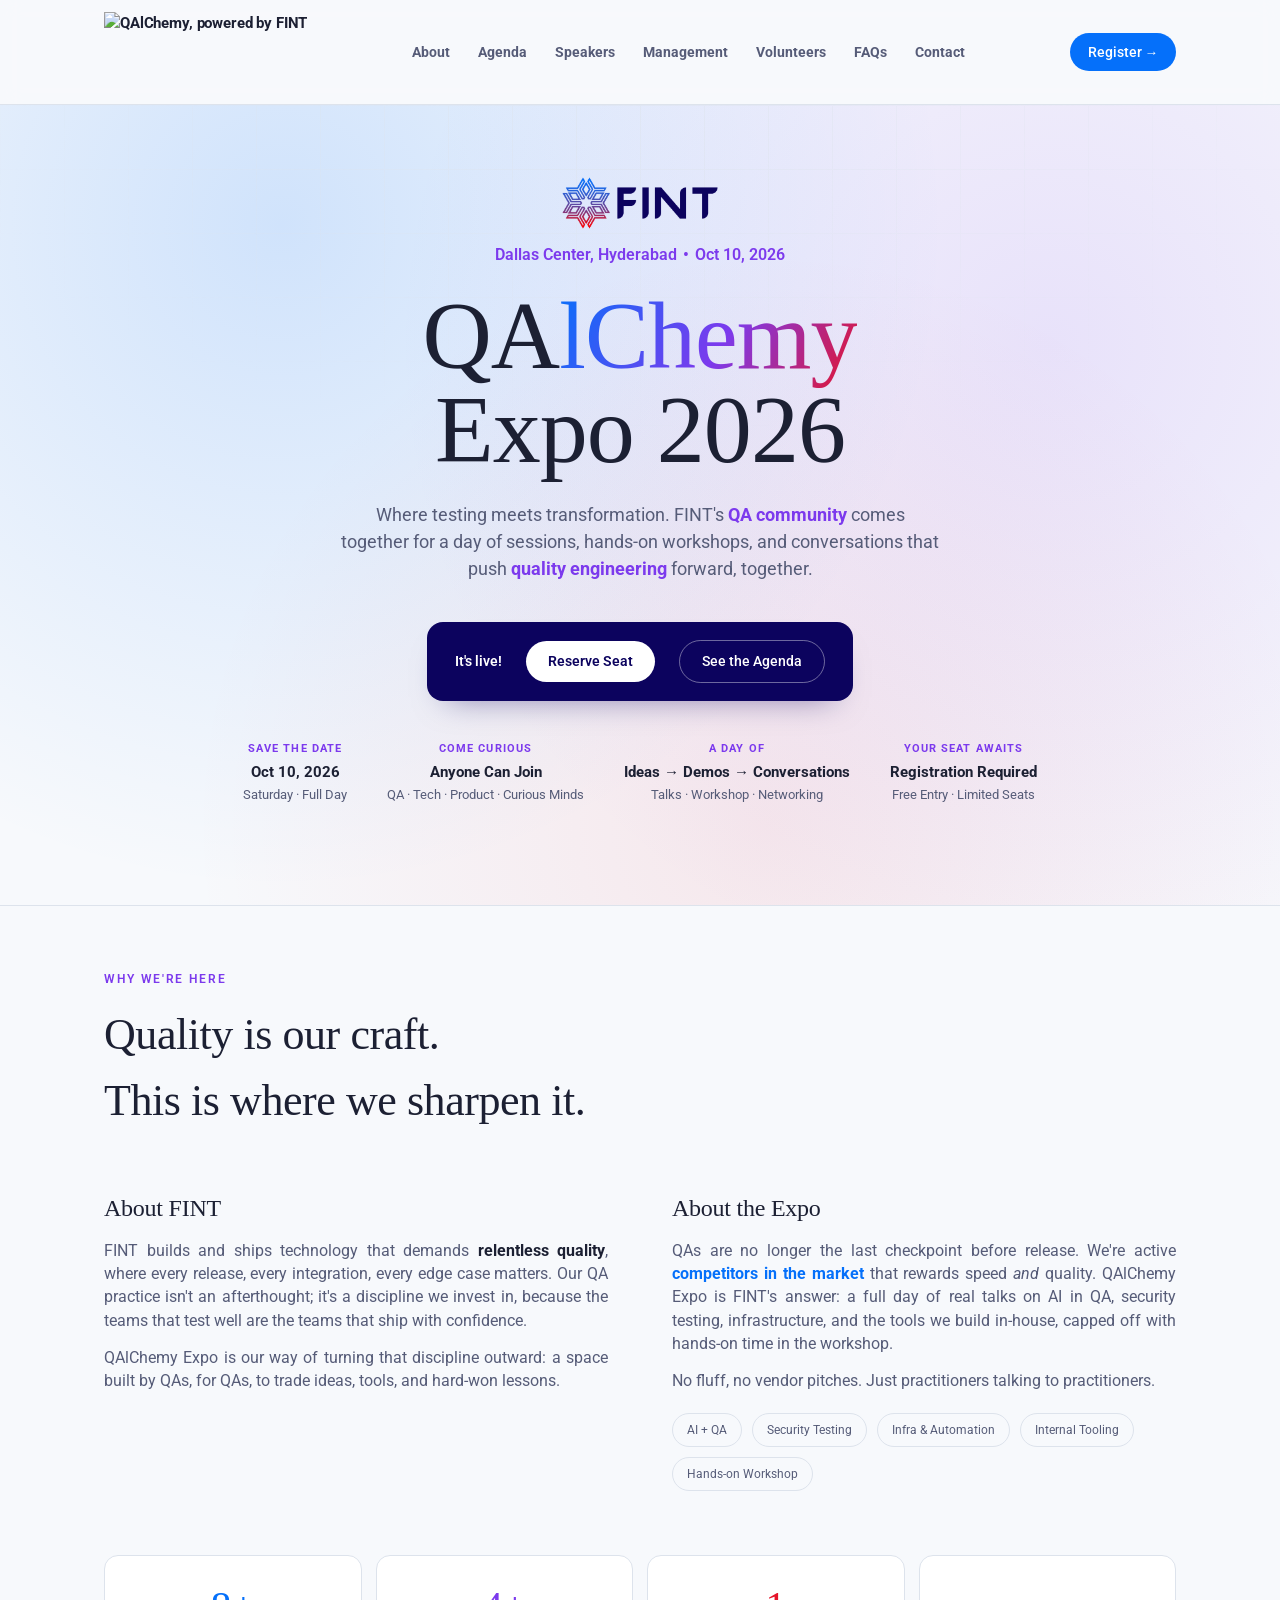
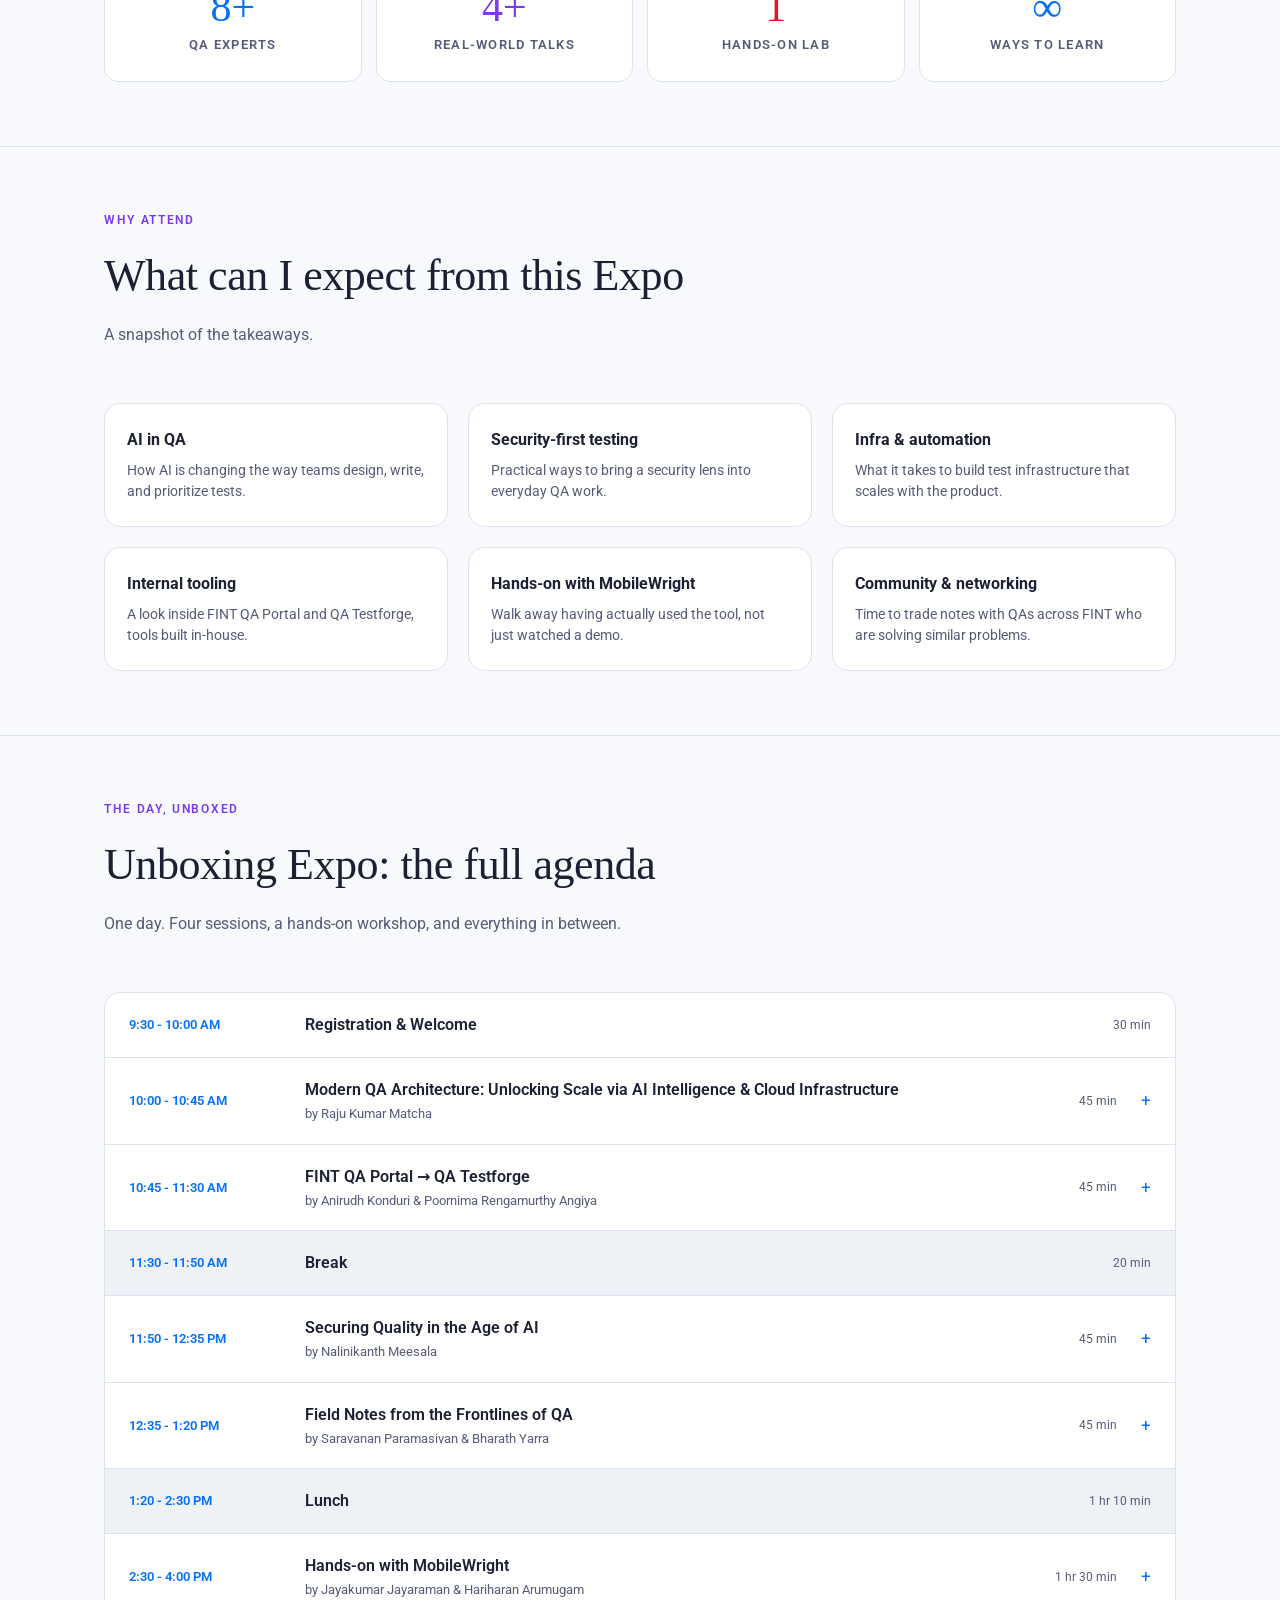
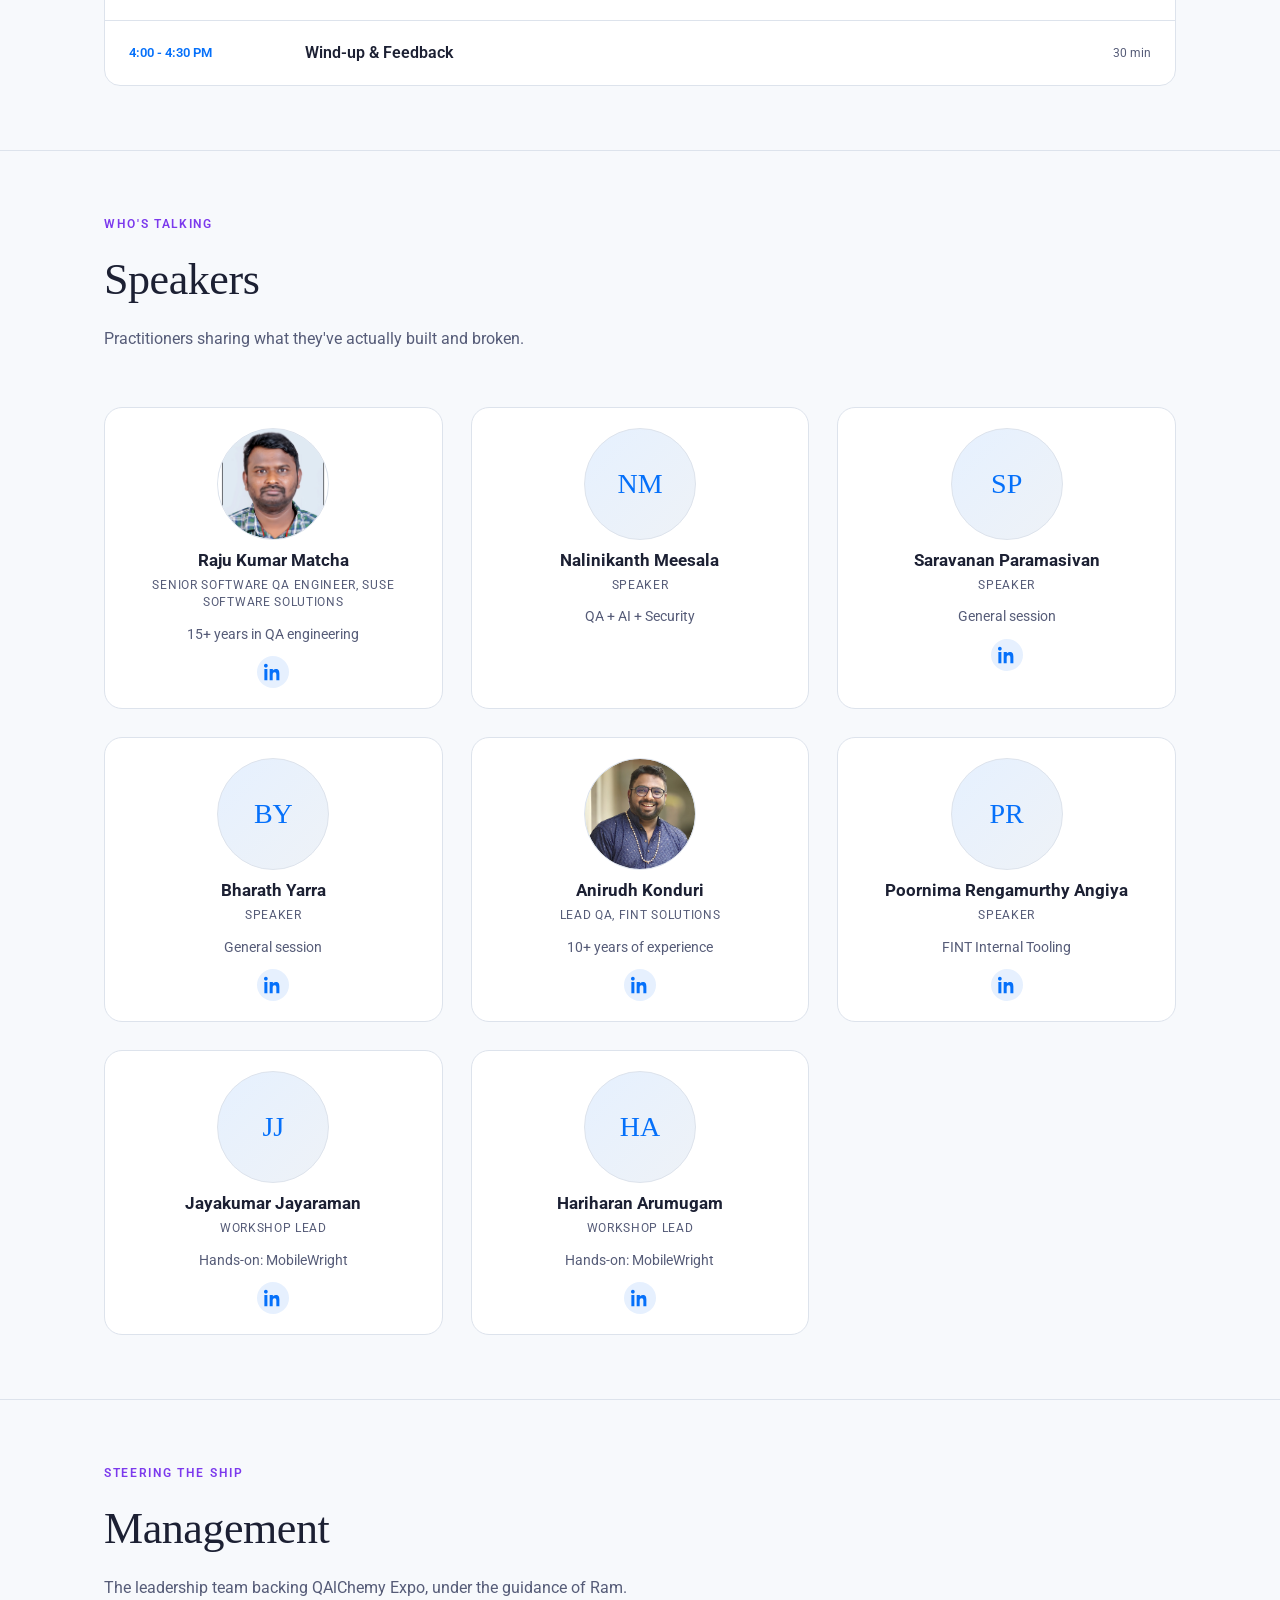
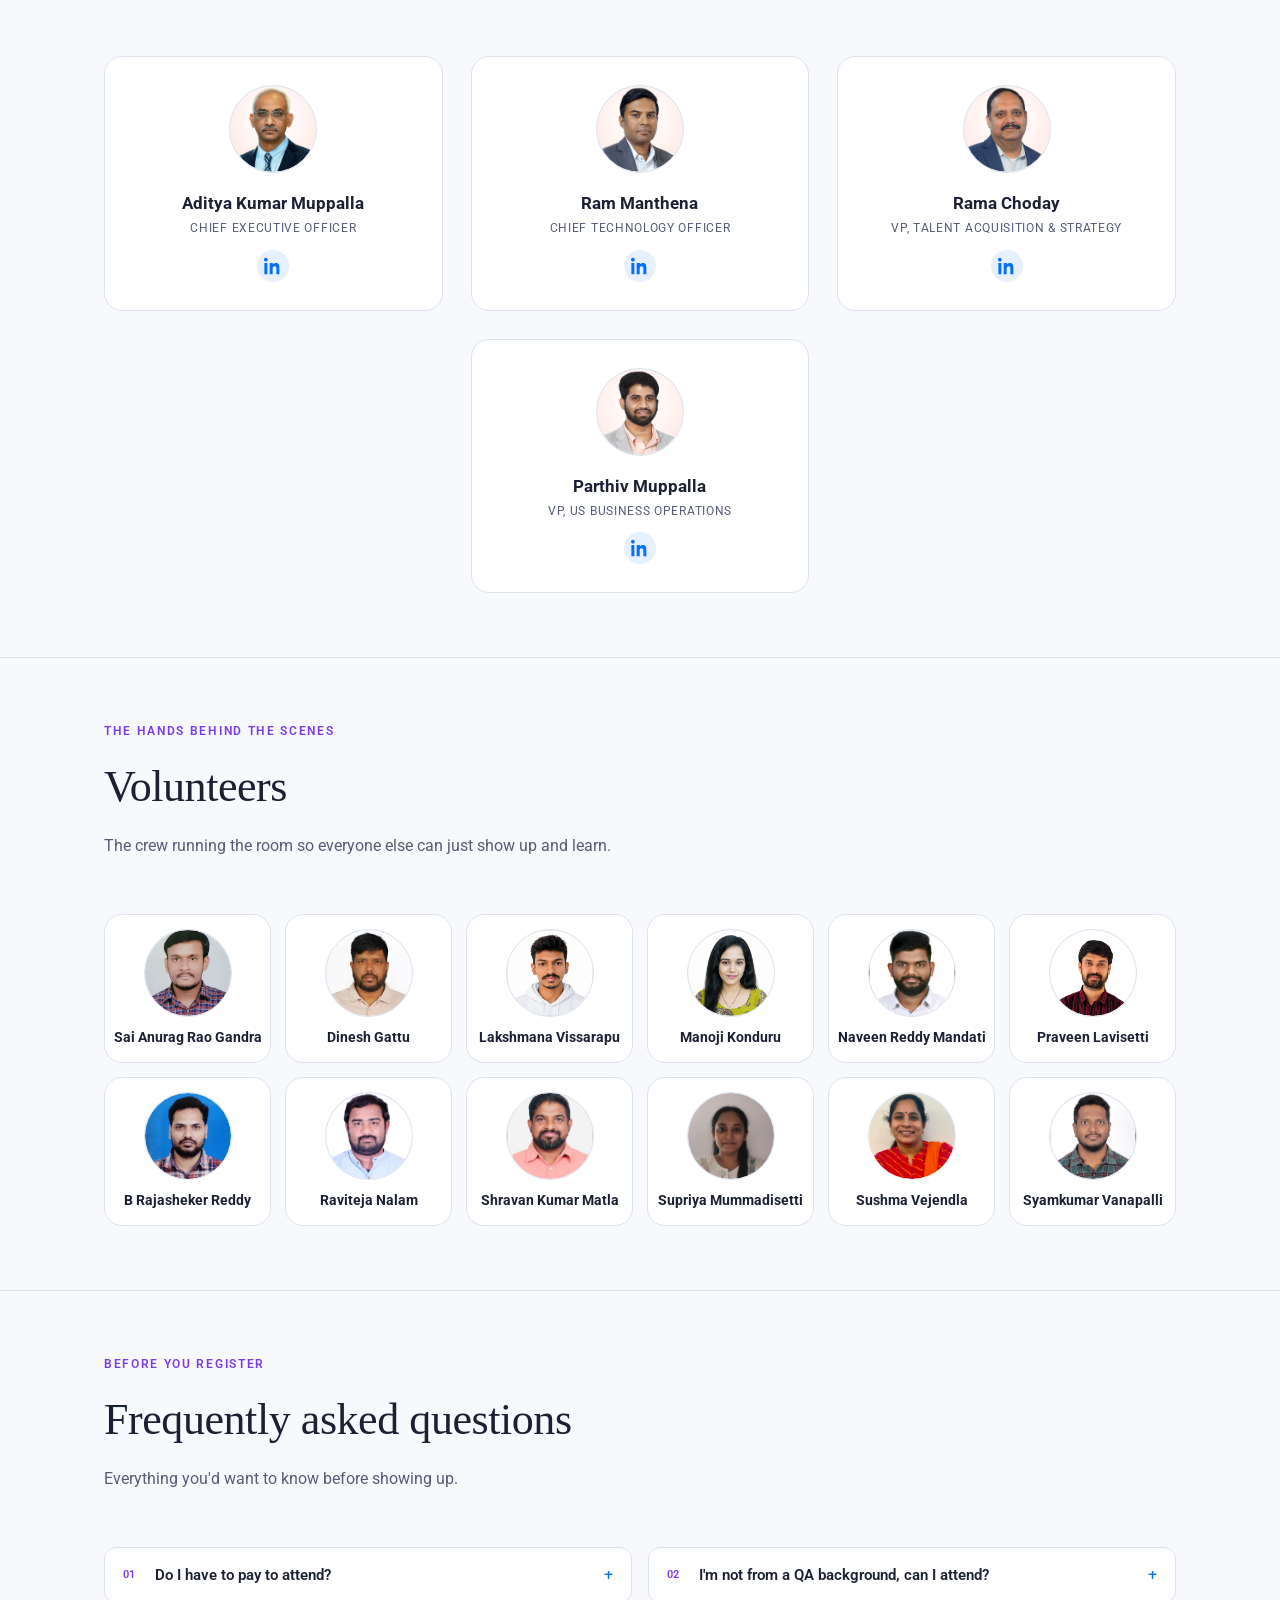
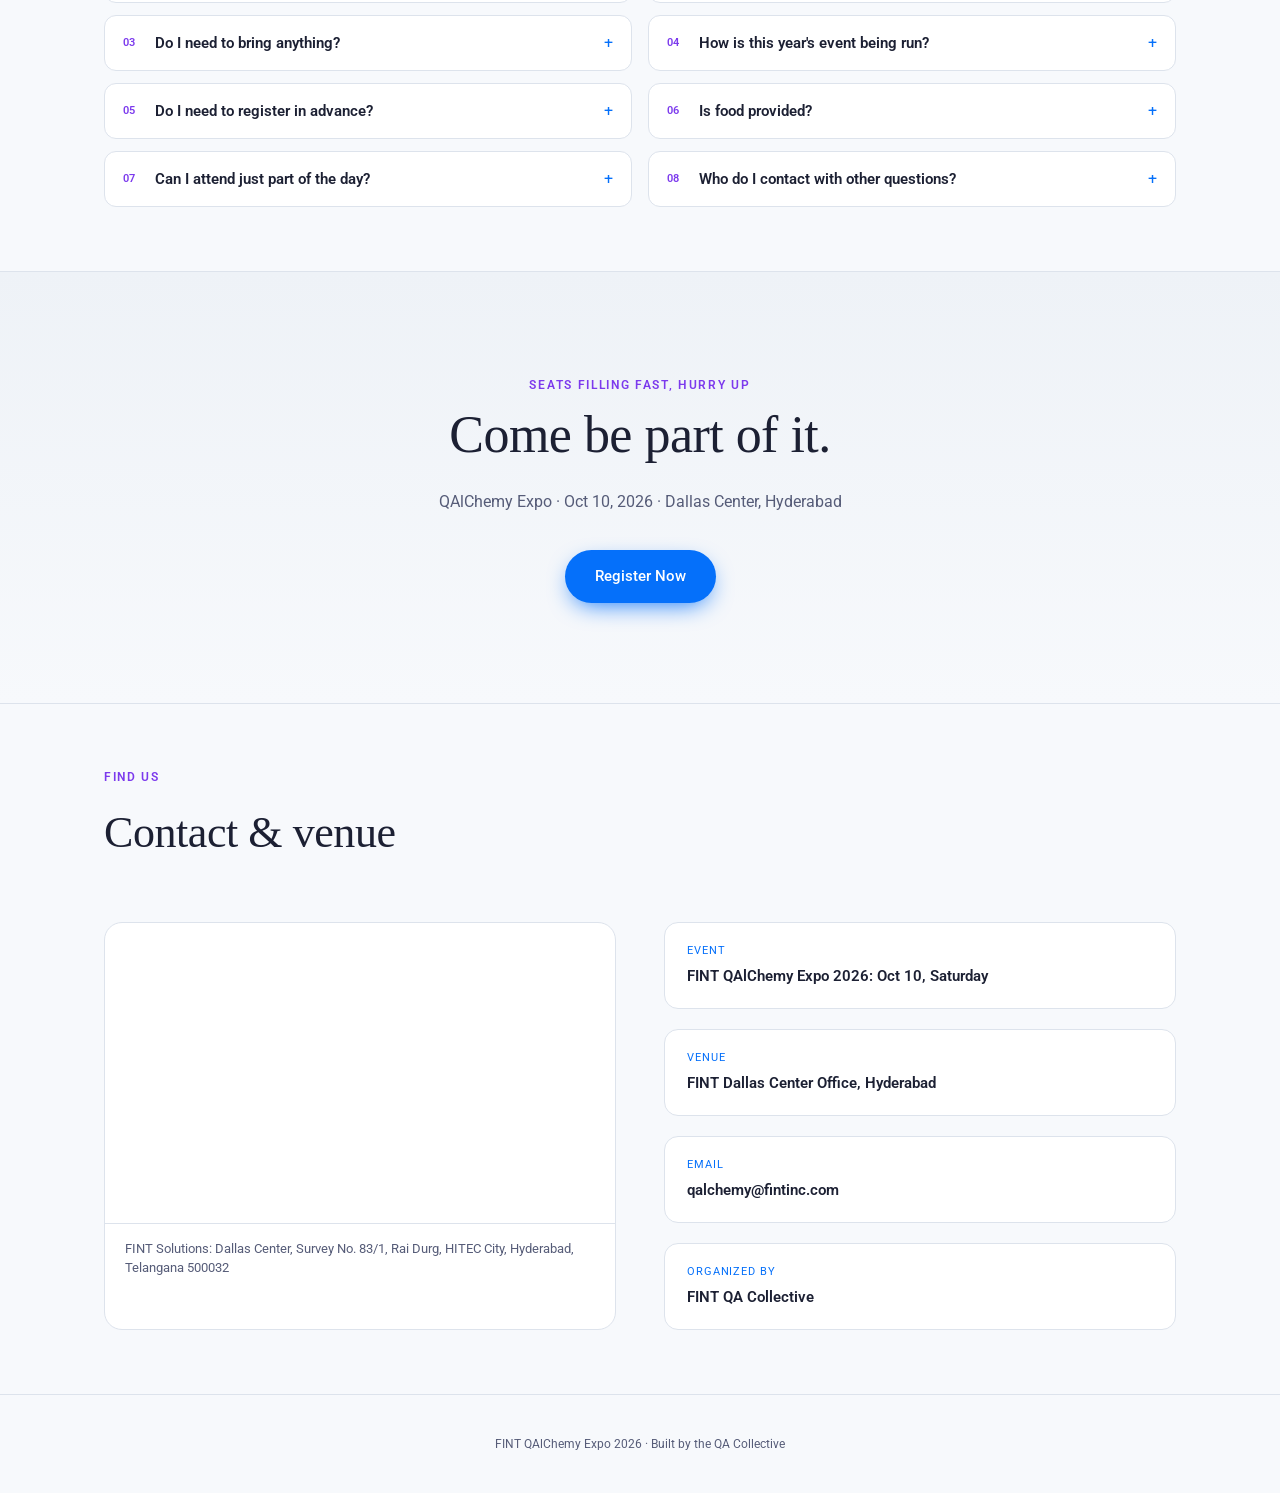
==== index.html @ f7619702 "Removed the learn" ====
<!DOCTYPE html>
<html lang="en">
<head>
<meta charset="UTF-8">
<meta name="viewport" content="width=device-width, initial-scale=1.0">
<title>QAlChemy Expo</title>
<link rel="icon" type="image/png" href="photos/brand/favicon.png">
<link rel="apple-touch-icon" href="photos/brand/favicon.png">
<link rel="preconnect" href="https://fonts.googleapis.com">
<link rel="preconnect" href="https://fonts.gstatic.com" crossorigin>
<link href="https://fonts.googleapis.com/css2?family=Roboto:wght@400;500;700;900&display=swap" rel="stylesheet">
<link rel="stylesheet" href="css/style.css">
</head>
<body>

<nav>
  <div class="wrap">
    <a class="brand" href="#">
      <img src="photos/brand/QAlchemy.png" alt="QAlChemy, powered by FINT" class="brand-logo">
    </a>
    <div class="navlinks">
      <a href="#about">About</a>
      <a href="#agenda">Agenda</a>
      <a href="#speakers">Speakers</a>
      <a href="#management">Management</a>
      <a href="#volunteers">Volunteers</a>
      <a href="#faq">FAQs</a>
      <a href="#contact">Contact</a>
    </div>
    <a class="navcta" href="https://forms.cloud.microsoft/r/tsdH9BT1mR" target="_blank" rel="noopener"><span class="full">Register &#8594;</span><span class="short">Join &#8594;</span></a>
  </div>
</nav>

<section class="hero" style="border-top:none;">
  <div class="wrap">
    <div class="hero-badge">
      <img src="photos/brand/fint-logo.png" alt="FINT" class="hero-badge-logo">
    </div>
    <span class="eyebrow" style="color:var(--purple);">Dallas Center, Hyderabad <span class="sep">&#8226;</span> Oct 10, 2026</span>
    <h1>QA<em>lChemy</em><br>Expo 2026</h1>
    <p class="sub">Where testing meets transformation. FINT's <strong style="color:var(--purple);font-weight:700;">QA community</strong> comes together for a day of sessions, hands-on workshops, and conversations that push <strong style="color:var(--purple);font-weight:700;">quality engineering</strong> forward, together.</p>

    <div class="countdown-banner">
      <span class="countdown-label">Starts in</span>
      <div class="countdown-units" id="countdown-units">
        <div class="unit"><span class="num" id="cd-days">00</span><span class="lbl">Days</span></div>
        <div class="unit"><span class="num" id="cd-hours">00</span><span class="lbl">Hours</span></div>
        <div class="unit"><span class="num" id="cd-mins">00</span><span class="lbl">Minutes</span></div>
        <div class="unit"><span class="num" id="cd-secs">00</span><span class="lbl">Seconds</span></div>
      </div>
      <a class="btn countdown-cta" href="https://forms.cloud.microsoft/r/tsdH9BT1mR" target="_blank" rel="noopener">Reserve Seat</a>
      <a class="btn countdown-cta-ghost" href="#agenda">See the Agenda</a>
    </div>
    <div class="hero-meta">
      <div><span class="meta-eyebrow">Save the Date</span><strong>Oct 10, 2026</strong><span class="meta-sub">Saturday &middot; Full Day</span></div>
      <div><span class="meta-eyebrow">Come Curious</span><strong>Anyone Can Join</strong><span class="meta-sub">QA &middot; Tech &middot; Product &middot; Curious Minds</span></div>
      <div><span class="meta-eyebrow">A Day Of</span><strong>Ideas &rarr; Demos &rarr; Conversations</strong><span class="meta-sub">Talks &middot; Workshop &middot; Networking</span></div>
      <div><span class="meta-eyebrow">Your Seat Awaits</span><strong>Registration Required</strong><span class="meta-sub">Free Entry &middot; Limited Seats</span></div>
    </div>
  </div>
</section>

<section id="about">
  <div class="wrap">
    <div class="section-head">
      <span class="eyebrow" style="color:var(--purple);">Why we're here</span>
      <h2>Quality is our craft.<br>This is where we sharpen it.</h2>
    </div>
    <div class="about-grid">
      <div>
        <h3>About FINT</h3>
        <p>FINT builds and ships technology that demands <strong style="color:var(--graphite);font-weight:700;">relentless quality</strong>, where every release, every integration, every edge case matters. Our QA practice isn't an afterthought; it's a discipline we invest in, because the teams that test well are the teams that ship with confidence.</p>
        <p>QAlChemy Expo is our way of turning that discipline outward: a space built by QAs, for QAs, to trade ideas, tools, and hard-won lessons.</p>
      </div>
      <div>
        <h3>About the Expo</h3>
        <p>QAs are no longer the last checkpoint before release. We're active <strong style="color:var(--teal);font-weight:700;">competitors in the market</strong> that rewards speed <em>and</em> quality. QAlChemy Expo is FINT's answer: a full day of real talks on AI in QA, security testing, infrastructure, and the tools we build in-house, capped off with hands-on time in the workshop.</p>
        <p>No fluff, no vendor pitches. Just practitioners talking to practitioners.</p>
        <div class="pill-row">
          <span class="pill" data-tooltip="How AI is reshaping the way we test">AI + QA</span>
          <span class="pill" data-tooltip="Testing through a security-first lens">Security Testing</span>
          <span class="pill" data-tooltip="The infrastructure and automation behind reliable testing">Infra &amp; Automation</span>
          <span class="pill" data-tooltip="Tools FINT has built in-house for QA">Internal Tooling</span>
          <span class="pill" data-tooltip="A guided, hands-on session with MobileWright">Hands-on Workshop</span>
        </div>
      </div>
    </div>

    <div class="stat-strip">
      <div class="stat"><span class="num" style="color:var(--teal);">8+</span><span class="label">QA Experts</span></div>
      <div class="stat"><span class="num" style="color:var(--purple);">4+</span><span class="label">Real-World Talks</span></div>
      <div class="stat"><span class="num" style="color:var(--red);">1</span><span class="label">Hands-On Lab</span></div>
      <div class="stat"><span class="num">&#8734;</span><span class="label">Ways to Learn</span></div>
    </div>
  </div>
</section>

<section id="learnings">
  <div class="wrap">
    <div class="section-head">
      <span class="eyebrow" style="color:var(--purple);">Why attend</span>
      <h2>What can I expect from this Expo</h2>
      <p>A snapshot of the takeaways.</p>
    </div>
    <div class="learning-grid">
      <div class="learning-card">
        <h4>AI in QA</h4>
        <p>How AI is changing the way teams design, write, and prioritize tests.</p>
      </div>
      <div class="learning-card">
        <h4>Security-first testing</h4>
        <p>Practical ways to bring a security lens into everyday QA work.</p>
      </div>
      <div class="learning-card">
        <h4>Infra &amp; automation</h4>
        <p>What it takes to build test infrastructure that scales with the product.</p>
      </div>
      <div class="learning-card">
        <h4>Internal tooling</h4>
        <p>A look inside FINT QA Portal and QA Testforge, tools built in-house.</p>
      </div>
      <div class="learning-card">
        <h4>Hands-on with MobileWright</h4>
        <p>Walk away having actually used the tool, not just watched a demo.</p>
      </div>
      <div class="learning-card">
        <h4>Community &amp; networking</h4>
        <p>Time to trade notes with QAs across FINT who are solving similar problems.</p>
      </div>
    </div>
  </div>
</section>

<section id="agenda">
  <div class="wrap">
    <div class="section-head">
      <span class="eyebrow" style="color:var(--purple);">The day, unboxed</span>
      <h2>Unboxing Expo: the full agenda</h2>
      <p>One day. Four sessions, a hands-on workshop, and everything in between.</p>
    </div>
    <div class="agenda-table">
      <div class="agenda-row"><div class="time">9:30 - 10:00 AM</div><div class="session">Registration &amp; Welcome</div><div class="dur">30 min</div></div>

      <details class="agenda-row expandable">
        <summary><div class="time">10:00 - 10:45 AM</div><div class="session">Modern QA Architecture: Unlocking Scale via AI Intelligence &amp; Cloud Infrastructure<small>by Raju Kumar Matcha</small></div><div class="dur">45 min</div></summary>
        <div class="agenda-detail">
          <span class="speaker-byline">Senior Software QA Engineer, Suse Software Solutions &middot; 15+ years in QA engineering</span>
          <p>As applications evolve into complex, AI-driven SaaS platforms with real-time interactive workloads, traditional QA architectures crumble under test flakiness and high maintenance overhead.</p>
          <p>This session unpacks the blueprint of a modern, enterprise-grade Quality Engineering stack, drawing from real-world architecture behind browser-based interactive platforms like <strong>LearnCen</strong>, fusing AI-assisted visual automation and LLM evaluation pipelines with elastic, containerized cloud infrastructure.</p>
          <p>Attendees leave with strategies for self-healing test automation, smart test-impact analysis, and ephemeral execution grids that cut feedback loops from hours to minutes without ballooning cloud costs.</p>
        </div>
      </details>

      <details class="agenda-row expandable">
        <summary><div class="time">10:45 - 11:30 AM</div><div class="session">FINT QA Portal &rarr; QA Testforge<small>by Anirudh Konduri &amp; Poornima Rengamurthy Angiya</small></div><div class="dur">45 min</div></summary>
        <div class="agenda-detail">
          <p>A look at FINT's internal QA tooling, from the FINT QA Portal to its evolution into QA Testforge. Working title, full session details are coming soon.</p>
        </div>
      </details>

      <div class="agenda-row break"><div class="time">11:30 - 11:50 AM</div><div class="session">Break</div><div class="dur">20 min</div></div>

      <details class="agenda-row expandable">
        <summary><div class="time">11:50 - 12:35 PM</div><div class="session">Securing Quality in the Age of AI<small>by Nalinikanth Meesala</small></div><div class="dur">45 min</div></summary>
        <div class="agenda-detail">
          <p>Working title, full session details are coming soon.</p>
        </div>
      </details>

      <details class="agenda-row expandable">
        <summary><div class="time">12:35 - 1:20 PM</div><div class="session">Field Notes from the Frontlines of QA<small>by Saravanan Paramasivan &amp; Bharath Yarra</small></div><div class="dur">45 min</div></summary>
        <div class="agenda-detail">
          <p>Working title, full session details are coming soon.</p>
        </div>
      </details>

      <div class="agenda-row break"><div class="time">1:20 - 2:30 PM</div><div class="session">Lunch</div><div class="dur">1 hr 10 min</div></div>

      <details class="agenda-row expandable">
        <summary><div class="time">2:30 - 4:00 PM</div><div class="session">Hands-on with MobileWright<small>by Jayakumar Jayaraman &amp; Hariharan Arumugam</small></div><div class="dur">1 hr 30 min</div></summary>
        <div class="agenda-detail">
          <p>Pre-requisites and setup instructions will be shared with registered participants closer to the date.</p>
        </div>
      </details>

      <div class="agenda-row"><div class="time">4:00 - 4:30 PM</div><div class="session">Wind-up &amp; Feedback</div><div class="dur">30 min</div></div>
    </div>
  </div>
</section>

<section id="speakers">
  <div class="wrap">
    <div class="section-head">
      <span class="eyebrow" style="color:var(--purple);">Who's talking</span>
      <h2>Speakers</h2>
      <p>Practitioners sharing what they've actually built and broken.</p>
    </div>
    <div class="people-grid" id="speakers-grid"></div>
  </div>
</section>

<section id="management">
  <div class="wrap">
    <div class="section-head">
      <span class="eyebrow" style="color:var(--purple);">Steering the ship</span>
      <h2>Management</h2>
      <p>The leadership team backing QAlChemy Expo, under the guidance of Ram.</p>
    </div>
    <div class="people-grid">
      <div class="person-card">
        <div class="avatar"><img src="photos/management/aditya-kumar-muppalla.png" alt="" loading="lazy"></div>
        <h4>Aditya Kumar Muppalla</h4>
        <div class="role">Chief Executive Officer</div>
        <a class="linkedin-link" href="https://www.linkedin.com/in/aditya-kumar-muppalla-168090192/" target="_blank" rel="noopener" aria-label="LinkedIn"><svg class="linkedin-icon" viewBox="0 0 24 24" width="16" height="16" fill="currentColor" aria-hidden="true"><path d="M4.98 3.5C4.98 4.88 3.88 6 2.5 6S0 4.88 0 3.5 1.1 1 2.5 1s2.48 1.12 2.48 2.5zM.5 8h4V23h-4V8zm7.5 0h3.83v2.05h.05c.53-1 1.84-2.05 3.79-2.05 4.06 0 4.81 2.67 4.81 6.14V23h-4v-6.87c0-1.64-.03-3.75-2.28-3.75-2.29 0-2.64 1.79-2.64 3.63V23h-4V8z"/></svg></a>
      </div>
      <div class="person-card">
        <div class="avatar"><img src="photos/management/ram-manthena.png" alt="" loading="lazy"></div>
        <h4>Ram Manthena</h4>
        <div class="role">Chief Technology Officer</div>
        <a class="linkedin-link" href="https://www.linkedin.com/in/ram-manthena-b927657/" target="_blank" rel="noopener" aria-label="LinkedIn"><svg class="linkedin-icon" viewBox="0 0 24 24" width="16" height="16" fill="currentColor" aria-hidden="true"><path d="M4.98 3.5C4.98 4.88 3.88 6 2.5 6S0 4.88 0 3.5 1.1 1 2.5 1s2.48 1.12 2.48 2.5zM.5 8h4V23h-4V8zm7.5 0h3.83v2.05h.05c.53-1 1.84-2.05 3.79-2.05 4.06 0 4.81 2.67 4.81 6.14V23h-4v-6.87c0-1.64-.03-3.75-2.28-3.75-2.29 0-2.64 1.79-2.64 3.63V23h-4V8z"/></svg></a>
      </div>
      <div class="person-card">
        <div class="avatar"><img src="photos/management/rama-choday.png" alt="" loading="lazy"></div>
        <h4>Rama Choday</h4>
        <div class="role">VP, Talent Acquisition &amp; Strategy</div>
        <a class="linkedin-link" href="https://www.linkedin.com/in/rama-c-4b0aa91a/" target="_blank" rel="noopener" aria-label="LinkedIn"><svg class="linkedin-icon" viewBox="0 0 24 24" width="16" height="16" fill="currentColor" aria-hidden="true"><path d="M4.98 3.5C4.98 4.88 3.88 6 2.5 6S0 4.88 0 3.5 1.1 1 2.5 1s2.48 1.12 2.48 2.5zM.5 8h4V23h-4V8zm7.5 0h3.83v2.05h.05c.53-1 1.84-2.05 3.79-2.05 4.06 0 4.81 2.67 4.81 6.14V23h-4v-6.87c0-1.64-.03-3.75-2.28-3.75-2.29 0-2.64 1.79-2.64 3.63V23h-4V8z"/></svg></a>
      </div>
      <div class="person-card">
        <div class="avatar"><img src="photos/management/parthiv-muppalla.png" alt="" loading="lazy"></div>
        <h4>Parthiv Muppalla</h4>
        <div class="role">VP, US Business Operations</div>
        <a class="linkedin-link" href="https://www.linkedin.com/in/parthiv-muppalla-532114229/" target="_blank" rel="noopener" aria-label="LinkedIn"><svg class="linkedin-icon" viewBox="0 0 24 24" width="16" height="16" fill="currentColor" aria-hidden="true"><path d="M4.98 3.5C4.98 4.88 3.88 6 2.5 6S0 4.88 0 3.5 1.1 1 2.5 1s2.48 1.12 2.48 2.5zM.5 8h4V23h-4V8zm7.5 0h3.83v2.05h.05c.53-1 1.84-2.05 3.79-2.05 4.06 0 4.81 2.67 4.81 6.14V23h-4v-6.87c0-1.64-.03-3.75-2.28-3.75-2.29 0-2.64 1.79-2.64 3.63V23h-4V8z"/></svg></a>
      </div>
    </div>
  </div>
</section>

<section id="volunteers">
  <div class="wrap">
    <div class="section-head">
      <span class="eyebrow" style="color:var(--purple);">The hands behind the scenes</span>
      <h2>Volunteers</h2>
      <p>The crew running the room so everyone else can just show up and learn.</p>
    </div>
    <div class="volunteers-grid" id="volunteers-grid"></div>
  </div>
</section>

<section id="faq">
  <div class="wrap">
    <div class="section-head">
      <span class="eyebrow" style="color:var(--purple);">Before you register</span>
      <h2>Frequently asked questions</h2>
      <p>Everything you'd want to know before showing up.</p>
    </div>
    <div class="faq-list">
      <details class="faq-item">
        <summary>Do I have to pay to attend?</summary>
        <p>No. QAlChemy Expo is a free FINT QA community event, lunch and snacks included.</p>
      </details>
      <details class="faq-item">
        <summary>I'm not from a QA background, can I attend?</summary>
        <p>Yes, please do. The sessions cover AI, security, and infra topics that are useful well beyond QA, and the workshop is open to anyone curious enough to try it.</p>
      </details>
      <details class="faq-item">
        <summary>Do I need to bring anything?</summary>
        <p>Just yourself for the talks. If you're joining the hands-on MobileWright workshop, bring a laptop with the pre-requisites the organizers share closer to the date.</p>
      </details>
      <details class="faq-item">
        <summary>How is this year's event being run?</summary>
        <p>In person, at the FINT Dallas Center Office in Hyderabad. This is an on-site connect, so plan to be there for the day.</p>
      </details>
      <details class="faq-item">
        <summary>Do I need to register in advance?</summary>
        <p>Yes. Seats are limited, so grab yours with the "Reserve Your Seat" button above before they fill up.</p>
      </details>
      <details class="faq-item">
        <summary>Is food provided?</summary>
        <p>Yes, lunch and snacks are provided for everyone registered. No need to bring or arrange your own.</p>
      </details>
      <details class="faq-item">
        <summary>Can I attend just part of the day?</summary>
        <p>You're welcome to, but the sessions build on each other and the workshop needs its full slot, so we'd recommend blocking out the whole day if you can.</p>
      </details>
      <details class="faq-item">
        <summary>Who do I contact with other questions?</summary>
        <p>Reach out to the organizing team at <a href="mailto:qalchemy@fintinc.com" style="text-decoration:underline;">qalchemy@fintinc.com</a> and we'll get back to you.</p>
      </details>
    </div>
  </div>
</section>

<section class="cta-band" id="register-band" style="border-top:1px solid var(--border);">
  <div class="wrap">
    <span class="eyebrow" style="color:var(--purple);">Seats Filling fast, hurry up</span>
    <h2>Come be part of it.</h2>
    <p>QAlChemy Expo &middot; Oct 10, 2026 &middot; Dallas Center, Hyderabad</p>
    <a class="btn btn-primary" href="https://forms.cloud.microsoft/r/tsdH9BT1mR" target="_blank" rel="noopener">Register Now</a>
  </div>
</section>

<section id="contact">
  <div class="wrap">
    <div class="section-head">
      <span class="eyebrow" style="color:var(--purple);">Find us</span>
      <h2>Contact &amp; venue</h2>
    </div>
    <div class="contact-grid">
      <div class="map-card">
        <iframe src="https://www.google.com/maps/embed?pb=!1m18!1m12!1m3!1d3806.5615420219747!2d78.37590457577986!3d17.432817101493608!2m3!1f0!2f0!3f0!3m2!1i1024!2i768!4f13.1!3m3!1m2!1s0x3bcb93eac0bb20fd%3A0xc99a0c80157518ed!2sFint%20Solutions!5e0!3m2!1sen!2sin!4v1788187816052!5m2!1sen!2sin" loading="lazy" referrerpolicy="strict-origin-when-cross-origin" allowfullscreen></iframe>
        <div class="map-label">FINT Solutions: Dallas Center, Survey No. 83/1, Rai Durg, HITEC City, Hyderabad, Telangana 500032</div>
      </div>
      <div class="contact-list">
        <div class="contact-item">
          <div class="k">Event</div>
          <div class="v">FINT QAlChemy Expo 2026: Oct 10, Saturday</div>
        </div>
        <div class="contact-item">
          <div class="k">Venue</div>
          <div class="v">FINT Dallas Center Office, Hyderabad</div>
        </div>
        <div class="contact-item">
          <div class="k">Email</div>
          <div class="v">qalchemy@fintinc.com</div>
        </div>
        <div class="contact-item">
          <div class="k">Organized by</div>
          <div class="v">FINT QA Collective</div>
        </div>
      </div>
    </div>
  </div>
</section>

<footer>
  <div class="wrap">FINT QAlChemy Expo 2026 &middot; Built by the QA Collective</div>
</footer>

<script src="js/main.js"></script>

</body>
</html>
---- css/style.css ----
:root{
  --teal:#0570fa;
  --teal-soft:#0570fa1a;
  --navy:#0c035e;
  --purple:#7c3aed;
  --red:#e5142a;
  --paper:#f7f9fc;
  --paper-2:#eef2f7;
  --graphite:#1c2033;
  --graphite-soft:#565c78;
  --border:#dde3ec;
  --card:#ffffff;
  --gradient-brand: linear-gradient(120deg, #0570fa 0%, #7c3aed 55%, #e5142a 100%);
  --gradient-brand-dark: linear-gradient(120deg, #0c035e 0%, #4a2189 45%, #8f1f3a 100%);
  --accent-glow: radial-gradient(circle at 22% 15%, rgba(5,112,250,.16), transparent 55%), radial-gradient(circle at 82% 30%, rgba(124,58,237,.12), transparent 55%), radial-gradient(circle at 60% 90%, rgba(229,20,42,.08), transparent 55%);
}
@media (prefers-color-scheme: dark){
  :root:not([data-theme="light"]){
    --teal:#4da3ff;
    --teal-soft:#4da3ff1a;
    --navy:#c9d3ff;
    --purple:#a78bfa;
    --red:#f87171;
    --paper:#0b0f19;
    --graphite:#eef1ff;
    --graphite-soft:#a6adc9;
    --border:#232a3a;
    --card:#131826;
    --paper-2:#161d2c;
  }
}
:root[data-theme="dark"]{
  --teal:#4da3ff;
  --teal-soft:#4da3ff1a;
  --navy:#c9d3ff;
  --purple:#a78bfa;
  --red:#f87171;
  --paper:#0b0f19;
  --graphite:#eef1ff;
  --graphite-soft:#a6adc9;
  --border:#232a3a;
  --card:#131826;
  --paper-2:#161d2c;
}
*{box-sizing:border-box;margin:0;padding:0;}
body{
  background:var(--paper);
  color:var(--graphite);
  font-family:'Roboto',system-ui,-apple-system,sans-serif;
  line-height:1.5;
  overflow-x:hidden;
}
.mono{font-family:'Roboto',sans-serif;}
h1,h2,h3{font-family:Georgia,'Times New Roman',serif;font-weight:400;letter-spacing:-0.01em;}
a{color:inherit;text-decoration:none;}
.wrap{max-width:1120px;margin:0 auto;padding:0 24px;}
.eyebrow{
  font-family:'Roboto',sans-serif;
  font-size:12px;
  letter-spacing:.14em;
  text-transform:uppercase;
  color:var(--teal);
  font-weight:600;
}

/* NAV */
nav{
  position:sticky;top:0;z-index:100;
  background:color-mix(in srgb, var(--paper) 88%, transparent);
  backdrop-filter:blur(10px);
  border-bottom:1px solid var(--border);
}
nav .wrap{display:flex;align-items:center;justify-content:space-between;height:104px;gap:16px;}
.brand{display:flex;align-items:center;gap:10px;font-family:'Roboto',sans-serif;font-weight:700;font-size:15px;letter-spacing:-0.01em;flex-shrink:0;white-space:nowrap;}
.brand-logo{height:80px;max-height:80px;width:auto;display:block;flex-shrink:0;}
.navlinks{display:flex;gap:28px;font-size:14px;font-weight:700;color:var(--graphite-soft);}
.navlinks a:hover{color:var(--teal);}
.navcta{
  background:var(--teal);color:#ffffff;
  padding:9px 18px;border-radius:100px;font-size:13.5px;font-weight:500;
  font-family:'Roboto',sans-serif;
}
.navcta:hover{background:var(--graphite);color:var(--paper);}
.navcta .full{display:inline;}
.navcta .short{display:none;}
@media(max-width:760px){.navlinks{display:none;}}
@media(max-width:480px){
  nav .wrap{gap:10px;padding:0 16px;}
  .brand{font-size:11px;gap:6px;}
  .brand-logo{height:56px;max-height:56px;}
  .navcta{padding:9px 14px;font-size:12px;}
  .navcta .full{display:none;}
  .navcta .short{display:inline;}
}

/* HERO */
.hero{position:relative;padding:72px 0 100px;background:var(--accent-glow);overflow:hidden;}
.hero::before{
  content:"";position:absolute;inset:0;
  background-image:
    linear-gradient(var(--border) 1px, transparent 1px),
    linear-gradient(90deg, var(--border) 1px, transparent 1px);
  background-size:64px 64px;
  mask-image:radial-gradient(ellipse 80% 60% at 50% 0%, black, transparent 70%);
  opacity:.5;
}
.hero .wrap{position:relative;text-align:center;}
.hero-badge{
  display:inline-flex;align-items:center;gap:10px;
  margin-bottom:14px;
}
.hero-badge-logo{height:52px;width:auto;display:block;}
.hero-badge-logo-main{height:100px;}
@media(max-width:600px){.hero-badge-logo-main{height:72px;}}
.hero .eyebrow{
  display:block;text-align:center;margin-bottom:22px;
  font-size:16px;font-weight:600;letter-spacing:normal;text-transform:none;
}
.sep{color:var(--purple);font-weight:700;margin:0 2px;}
.hero h1{font-size:clamp(44px,8vw,96px);line-height:0.98;margin-bottom:24px;}
.hero h1 em{
  font-style:normal;
  background:var(--gradient-brand);
  -webkit-background-clip:text;background-clip:text;color:transparent;
}
.hero p.sub{
  max-width:600px;margin:0 auto 40px;
  font-size:18px;color:var(--graphite-soft);
}
.hero-actions{display:flex;gap:16px;justify-content:center;flex-wrap:wrap;margin-bottom:56px;}
.btn{
  padding:15px 30px;border-radius:100px;font-weight:500;font-size:15px;
  display:inline-flex;align-items:center;gap:8px;
  transition:transform .15s ease, box-shadow .15s ease, background-color .15s ease, border-color .15s ease, color .15s ease;
}
.btn-primary{background:var(--teal);color:#ffffff;box-shadow:0 8px 24px -8px var(--teal);}
.btn-primary:hover{transform:translateY(-2px);box-shadow:0 12px 28px -8px var(--teal);}
.btn-ghost{border:1px solid var(--border);background:var(--card);}
.btn-ghost:hover{transform:translateY(-2px);border-color:var(--teal);color:var(--teal);background:var(--teal-soft);box-shadow:0 8px 20px -10px var(--teal);}

.hero-meta{
  display:flex;justify-content:center;gap:40px;flex-wrap:wrap;
  font-family:'Roboto',sans-serif;font-size:13px;color:var(--graphite-soft);
}
.hero-meta strong{color:var(--graphite);display:block;font-size:15px;font-family:'Roboto',sans-serif;font-weight:700;margin-bottom:2px;}
.hero-meta .meta-eyebrow{
  display:block;font-size:10.5px;font-weight:700;letter-spacing:.1em;
  text-transform:uppercase;color:var(--purple);margin-bottom:4px;
}
.hero-meta .meta-sub{display:block;margin-top:2px;}

/* SECTION shared */
section{padding:64px 0;border-top:1px solid var(--border);}
.section-head{max-width:640px;margin-bottom:56px;}
.section-head .eyebrow{margin-bottom:14px;display:block;}
.section-head h2{font-size:clamp(30px,4vw,44px);}
.section-head p{color:var(--graphite-soft);font-size:16px;margin-top:14px;}

/* ABOUT FINT / EXPO */
.about-grid{display:grid;grid-template-columns:1fr 1fr;gap:64px;align-items:start;}
@media(max-width:820px){.about-grid{grid-template-columns:1fr;gap:40px;}}
.about-grid h3{font-size:24px;margin-bottom:14px;}
.about-grid p{color:var(--graphite-soft);font-size:15.5px;margin-bottom:14px;text-align:justify;text-justify:inter-word;}
.pill-row{display:flex;flex-wrap:wrap;gap:10px;margin-top:20px;}
.pill{
  position:relative;cursor:default;
  border:1px solid var(--border);padding:7px 14px;border-radius:100px;
  font-family:'Roboto',sans-serif;font-size:12px;color:var(--graphite-soft);
  transition:border-color .15s ease, color .15s ease;
}
.pill:hover{border-color:var(--teal);color:var(--teal);}
.pill::after{
  content:attr(data-tooltip);
  position:absolute;left:50%;bottom:calc(100% + 10px);transform:translateX(-50%) translateY(4px);
  width:max-content;max-width:220px;
  background:var(--graphite);color:var(--paper);
  font-family:'Roboto',sans-serif;font-size:12px;font-weight:500;line-height:1.4;
  padding:8px 12px;border-radius:8px;
  opacity:0;visibility:hidden;pointer-events:none;
  transition:opacity .15s ease, transform .15s ease;
  z-index:10;
}
.pill::before{
  content:"";position:absolute;left:50%;bottom:calc(100% + 5px);transform:translateX(-50%);
  border:5px solid transparent;border-top-color:var(--graphite);
  opacity:0;visibility:hidden;transition:opacity .15s ease;
}
.pill:hover::after, .pill:hover::before{opacity:1;visibility:visible;transform:translateX(-50%) translateY(0);}

.stat-strip{
  display:grid;grid-template-columns:repeat(4,1fr);gap:14px;margin-top:64px;
}
@media(max-width:700px){.stat-strip{grid-template-columns:repeat(2,1fr);}}
.stat{
  position:relative;overflow:hidden;
  display:flex;flex-direction:column;align-items:center;gap:6px;
  padding:30px 16px 26px;
  background:var(--card);border:1px solid var(--border);border-radius:14px;
  transition:transform .18s ease, border-color .18s ease, box-shadow .18s ease;
}
.stat::after{
  content:"";position:absolute;left:0;right:0;bottom:0;height:3px;
  background:var(--teal);transform:scaleX(0);transform-origin:left;
  transition:transform .25s ease;
}
.stat:hover{transform:translateY(-4px);border-color:var(--teal);box-shadow:0 12px 24px -16px var(--teal);}
.stat:hover::after{transform:scaleX(1);}
.stat .num{font-family:Georgia,serif;font-size:42px;line-height:1;color:var(--teal);}
.stat .label{font-family:'Roboto',sans-serif;font-size:12.5px;font-weight:600;text-transform:uppercase;letter-spacing:.1em;color:var(--graphite-soft);margin-top:2px;}

/* AGENDA */
.agenda-table{border:1px solid var(--border);border-radius:16px;overflow:hidden;background:var(--card);}
.agenda-row{
  display:grid;grid-template-columns:160px 1fr 110px;gap:16px;
  padding:20px 24px;border-bottom:1px solid var(--border);align-items:center;
}
.agenda-row:last-child{border-bottom:none;}
.agenda-row.break{background:var(--paper-2);}
.agenda-row .time{font-family:'Roboto',sans-serif;font-size:13px;color:var(--teal);font-weight:600;}
.agenda-row .session{font-size:16px;font-weight:600;}
.agenda-row .session small{display:block;font-weight:400;color:var(--graphite-soft);font-size:13px;margin-top:2px;}
.agenda-row .dur{font-family:'Roboto',sans-serif;font-size:12px;color:var(--graphite-soft);text-align:right;}

.agenda-row.expandable{display:block;padding:0;}
.agenda-row.expandable > summary{
  display:grid;grid-template-columns:160px 1fr 90px 18px;gap:16px;
  padding:20px 24px;align-items:center;cursor:pointer;list-style:none;
}
.agenda-row.expandable > summary::-webkit-details-marker{display:none;}
.agenda-row.expandable > summary::after{
  content:"+";justify-self:end;color:var(--teal);
  font-family:'Roboto',sans-serif;font-size:17px;font-weight:400;
  transition:transform .15s ease;
}
.agenda-row.expandable[open] > summary::after{transform:rotate(45deg);}
.agenda-row.expandable:hover{background:var(--paper-2);}
.agenda-row.expandable .dur{grid-column:3;}
.agenda-detail{
  padding:0 24px 22px calc(160px + 16px + 24px);
}
.agenda-detail .speaker-byline{
  font-size:13px;font-weight:600;color:var(--purple);
  margin-bottom:10px;display:block;
}
.agenda-detail p{
  color:var(--graphite-soft);font-size:14px;line-height:1.7;
  margin-bottom:12px;
}
.agenda-detail p:last-child{margin-bottom:0;}

@media(max-width:640px){
  .agenda-row{grid-template-columns:1fr;gap:4px;padding:16px 20px;}
  .agenda-row.expandable > summary{grid-template-columns:1fr 18px;gap:4px;padding:16px 20px;}
  .agenda-row.expandable > summary .time{grid-column:1;}
  .agenda-row.expandable > summary .session{grid-column:1;}
  .agenda-row.expandable > summary .dur{grid-column:1;text-align:left;}
  .agenda-row.expandable > summary::after{grid-row:1;grid-column:2;align-self:start;}
  .agenda-detail{padding:0 20px 16px;}
  .agenda-row .dur{text-align:left;}
}

/* SPEAKERS / VOLUNTEERS grid */
.people-grid{display:grid;grid-template-columns:repeat(3,1fr);gap:28px;}
@media(max-width:820px){.people-grid{grid-template-columns:repeat(2,1fr);}}
@media(max-width:520px){.people-grid{grid-template-columns:1fr;}}
@media(min-width:821px){#management .people-grid > :nth-child(4){grid-column:2;}}
.person-card{
  background:var(--card);border:1px solid var(--border);border-radius:18px;
  padding:28px 24px;text-align:center;
  transition:transform .18s ease, border-color .18s ease, box-shadow .18s ease;
}
.person-card:hover{transform:translateY(-4px);border-color:var(--teal);box-shadow:0 14px 28px -18px var(--teal);}
.avatar{
  width:88px;height:88px;border-radius:50%;margin:0 auto 18px;
  display:flex;align-items:center;justify-content:center;
  background:linear-gradient(135deg, var(--teal-soft), var(--paper-2));
  border:1px solid var(--border);
  overflow:hidden;
  font-family:Georgia,serif;font-size:28px;color:var(--teal);
  transition:box-shadow .18s ease, transform .18s ease;
}
.person-card:hover .avatar{transform:scale(1.04);}
#management .person-card:hover .avatar{box-shadow:0 0 0 4px var(--teal-soft);}
.avatar img{width:100%;height:100%;object-fit:cover;object-position:center 22%;border-radius:50%;}
#speakers .person-card{padding:20px 16px;}
#speakers .avatar{width:112px;height:112px;margin-bottom:8px;}
.person-card h4{font-size:17px;font-weight:700;margin-bottom:4px;font-family:'Roboto',sans-serif;}
.person-card .role{font-family:'Roboto',sans-serif;font-size:11.5px;color:var(--graphite-soft);text-transform:uppercase;letter-spacing:.06em;}
.person-card .topic{margin-top:12px;font-size:13.5px;color:var(--graphite-soft);}
.linkedin-link{
  display:inline-flex;align-items:center;justify-content:center;
  width:32px;height:32px;margin-top:12px;border-radius:50%;
  color:var(--teal);background:var(--teal-soft);
  transition:background-color .15s ease, color .15s ease;
}
.linkedin-link:hover{background:var(--teal);color:#fff;}
.linkedin-icon{flex-shrink:0;width:18px;height:18px;}

/* COUNTDOWN */
.countdown-banner{
  display:flex;align-items:center;justify-content:center;flex-wrap:wrap;
  gap:24px;margin:0 auto 40px;padding:18px 28px;
  width:fit-content;max-width:100%;border-radius:16px;
  background:var(--navy);
  box-shadow:0 16px 32px -20px rgba(12,3,94,.5);
  text-align:left;
}
.countdown-label{
  font-family:'Roboto',sans-serif;font-size:14px;font-weight:600;
  color:#fff;white-space:nowrap;
}
.countdown-units{display:flex;gap:16px;}
.countdown-units .unit{display:flex;flex-direction:column;align-items:center;min-width:44px;}
.countdown-units .num{
  font-family:Georgia,serif;font-size:26px;font-weight:700;color:#fff;
  font-variant-numeric:tabular-nums;line-height:1;
}
.countdown-units .lbl{
  font-family:'Roboto',sans-serif;font-size:10px;font-weight:500;
  text-transform:uppercase;letter-spacing:.08em;color:#c9d3ff;margin-top:4px;
}
.countdown-cta{
  background:#fff;color:var(--navy);padding:10px 22px;font-size:14px;font-weight:600;
  box-shadow:none;
}
.countdown-cta:hover{background:var(--teal);color:#fff;transform:translateY(-2px);}
.countdown-cta-ghost{
  background:transparent;color:#fff;border:1px solid rgba(255,255,255,.4);
  padding:10px 22px;font-size:14px;font-weight:500;box-shadow:none;
}
.countdown-cta-ghost:hover{background:rgba(255,255,255,.12);border-color:#fff;transform:translateY(-2px);}
@media(max-width:640px){
  .countdown-banner{padding:16px 20px;gap:14px;}
  .countdown-units{gap:10px;}
  .countdown-units .unit{min-width:36px;}
  .countdown-units .num{font-size:20px;}
}

/* LEARNING */
.learning-grid{display:grid;grid-template-columns:repeat(3,1fr);gap:20px;}
@media(max-width:820px){.learning-grid{grid-template-columns:repeat(2,1fr);}}
@media(max-width:560px){.learning-grid{grid-template-columns:1fr;}}
.learning-card{
  background:var(--card);border:1px solid var(--border);border-radius:16px;
  padding:24px 22px;transition:transform .18s ease, border-color .18s ease;
}
.learning-card:hover{transform:translateY(-3px);border-color:var(--teal);}
.learning-card h4{font-size:16px;font-weight:700;margin-bottom:8px;font-family:'Roboto',sans-serif;}
.learning-card p{font-size:14px;color:var(--graphite-soft);}

.volunteers-grid{display:grid;grid-template-columns:repeat(auto-fill,minmax(150px,1fr));gap:14px;}
.vol-card{padding:14px 8px;}
.avatar-sm{width:88px;height:88px;margin-bottom:10px;font-size:26px;}
.vol-card h4{font-size:14px;margin-bottom:0;}

/* FAQ */
.faq-list{
  counter-reset:faq;
  display:grid;grid-template-columns:1fr 1fr;gap:12px 16px;
  align-items:start;
}
@media(max-width:760px){.faq-list{grid-template-columns:1fr;}}
.faq-item{
  counter-increment:faq;
  background:var(--card);border:1px solid var(--border);border-radius:12px;
  padding:2px 18px;
}
.faq-item summary{
  padding:13px 0;cursor:pointer;list-style:none;
  display:grid;grid-template-columns:22px 1fr 16px;align-items:center;gap:10px;
  font-size:14.5px;font-weight:600;
}
.faq-item summary::-webkit-details-marker{display:none;}
.faq-item summary::before{
  content:counter(faq,decimal-leading-zero);
  font-family:'Roboto',sans-serif;font-size:11px;font-weight:600;
  color:var(--purple);
}
.faq-item summary::after{
  content:"+";justify-self:end;
  font-family:'Roboto',sans-serif;font-size:16px;font-weight:400;
  color:var(--teal);transition:transform .15s ease;
}
.faq-item[open] summary::after{transform:rotate(45deg);}
.faq-item p{
  color:var(--graphite-soft);font-size:14px;
  padding-bottom:16px;padding-right:24px;margin-left:32px;
}
.faq-item:hover{border-color:var(--teal);}

/* CTA banner */
.cta-band{
  border-top:1px solid var(--border);
  background:linear-gradient(180deg, var(--paper-2), var(--paper));
  padding:100px 0;text-align:center;
}
.cta-band h2{font-size:clamp(30px,5vw,52px);margin-bottom:16px;}
.cta-band p{color:var(--graphite-soft);margin-bottom:36px;font-size:16px;}

/* MAP / CONTACT */
.contact-grid{display:grid;grid-template-columns:1fr 1fr;gap:48px;}
@media(max-width:820px){.contact-grid{grid-template-columns:1fr;}}
.map-card{
  border:1px solid var(--border);border-radius:18px;overflow:hidden;background:var(--card);
}
.map-card iframe{width:100%;height:300px;border:0;display:block;}
.map-card .map-label{padding:16px 20px;border-top:1px solid var(--border);font-family:'Roboto',sans-serif;font-size:12.5px;color:var(--graphite-soft);}
.contact-list{display:flex;flex-direction:column;gap:20px;}
.contact-item{
  background:var(--card);border:1px solid var(--border);border-radius:14px;padding:20px 22px;
}
.contact-item .k{font-family:'Roboto',sans-serif;font-size:11px;color:var(--teal);text-transform:uppercase;letter-spacing:.08em;margin-bottom:6px;}
.contact-item .v{font-size:15px;font-weight:600;}

footer{border-top:1px solid var(--border);padding:40px 0;text-align:center;font-family:'Roboto',sans-serif;font-size:12px;color:var(--graphite-soft);}

.placeholder-note{
  font-family:'Roboto',sans-serif;font-size:11px;color:var(--graphite-soft);
  background:var(--teal-soft);border:1px dashed var(--teal);border-radius:8px;
  padding:6px 10px;display:inline-block;margin-top:10px;
}
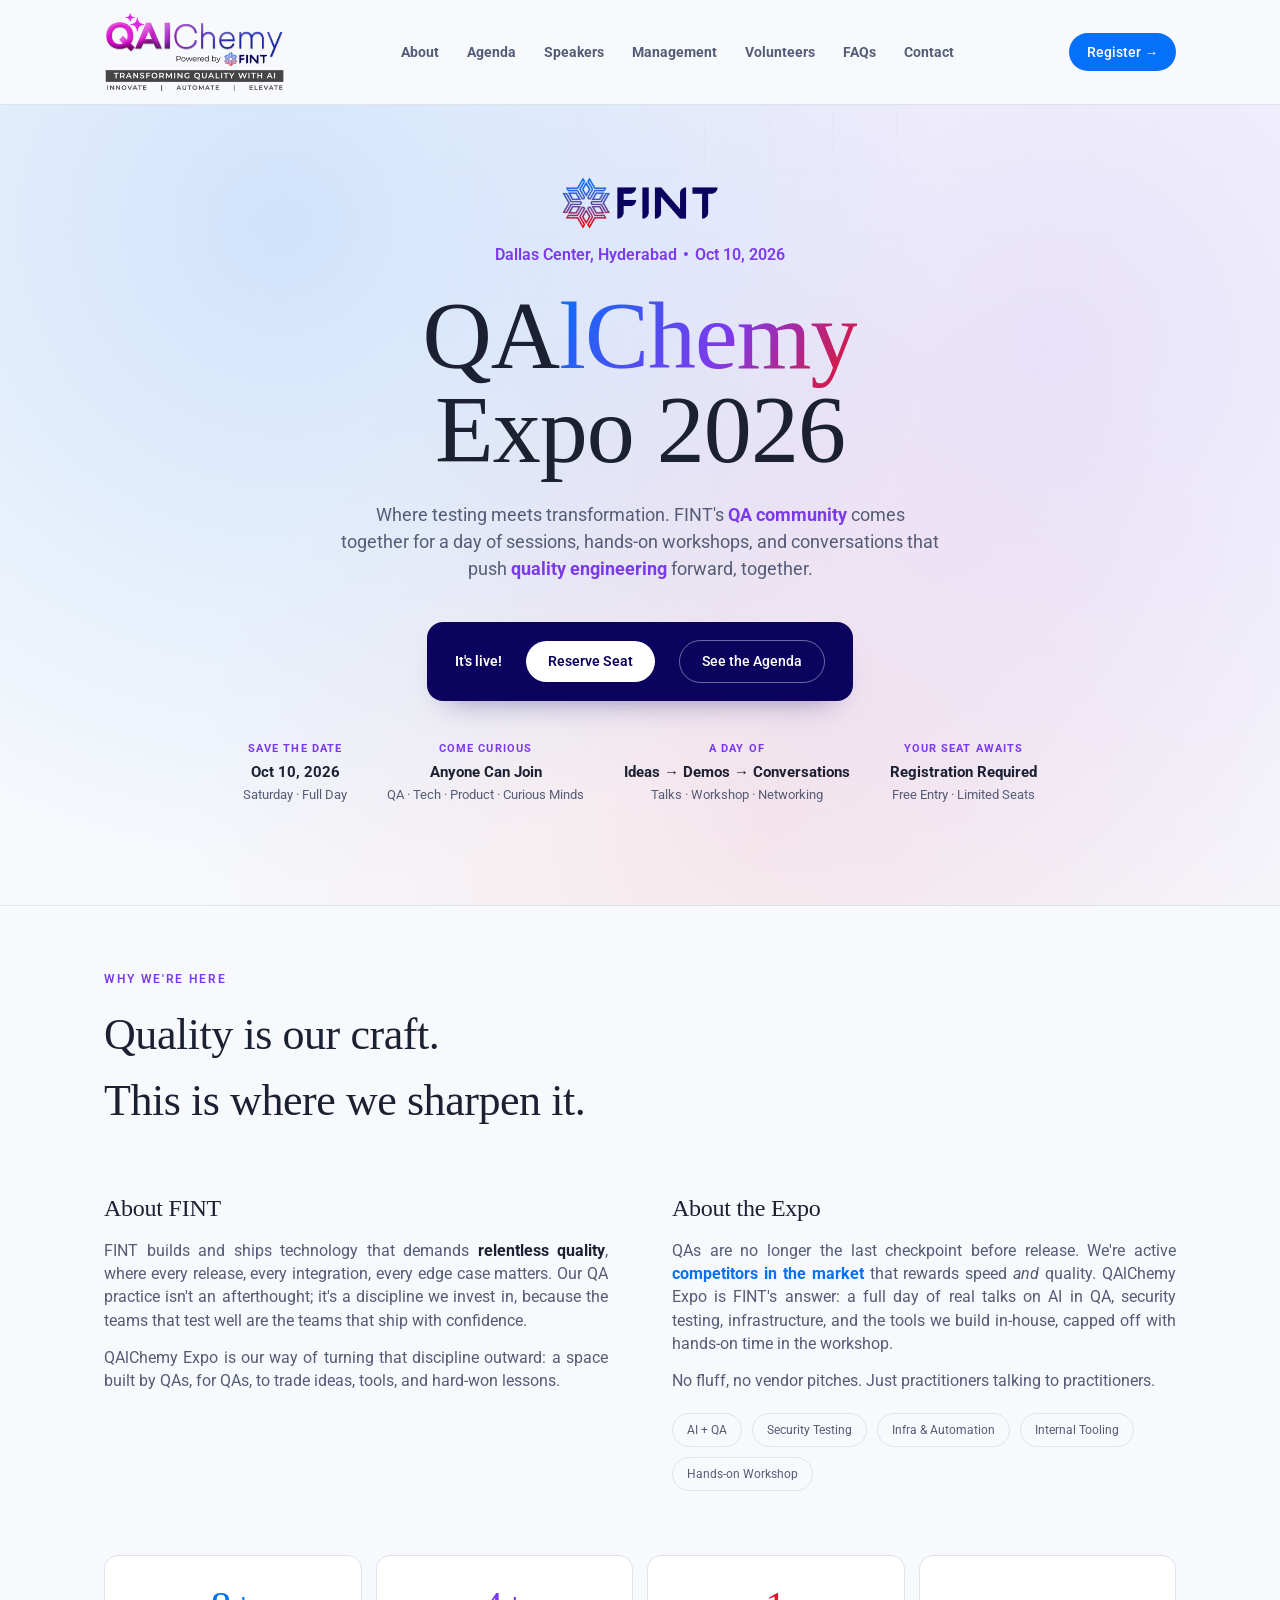
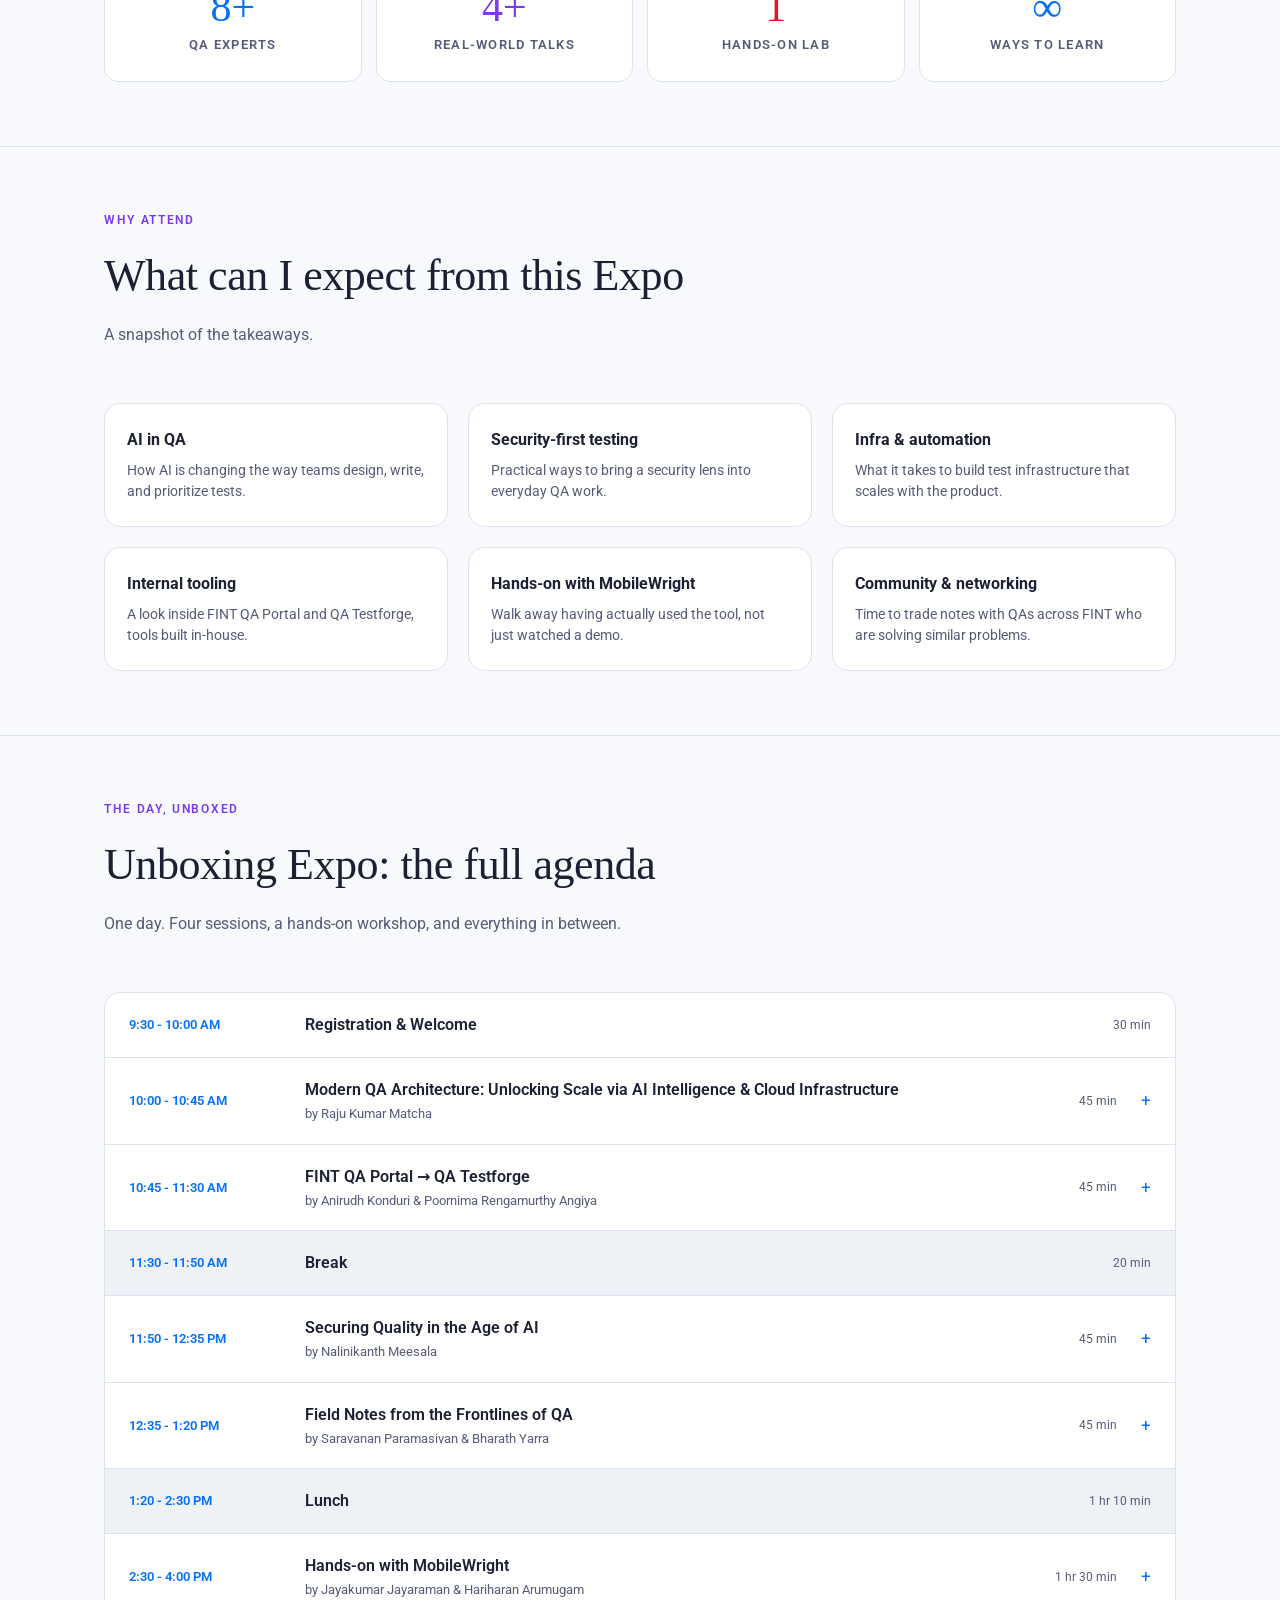
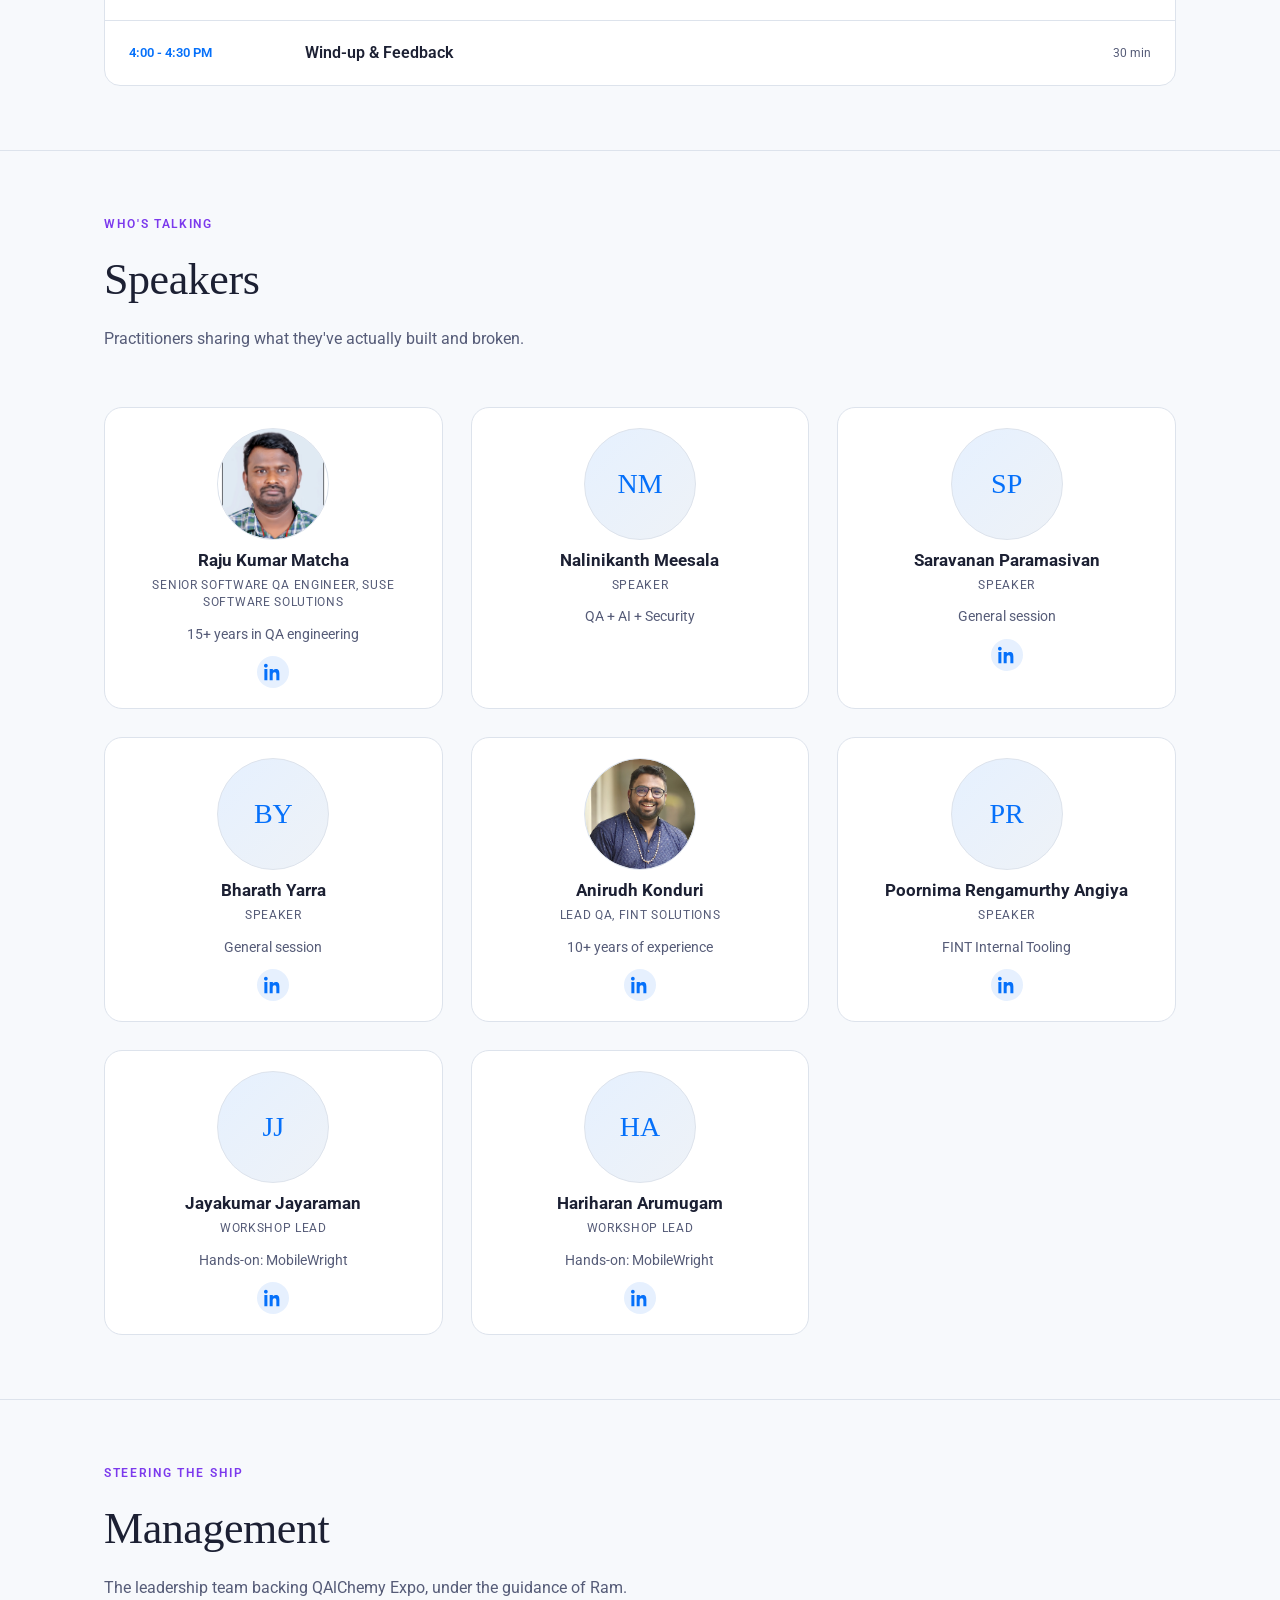
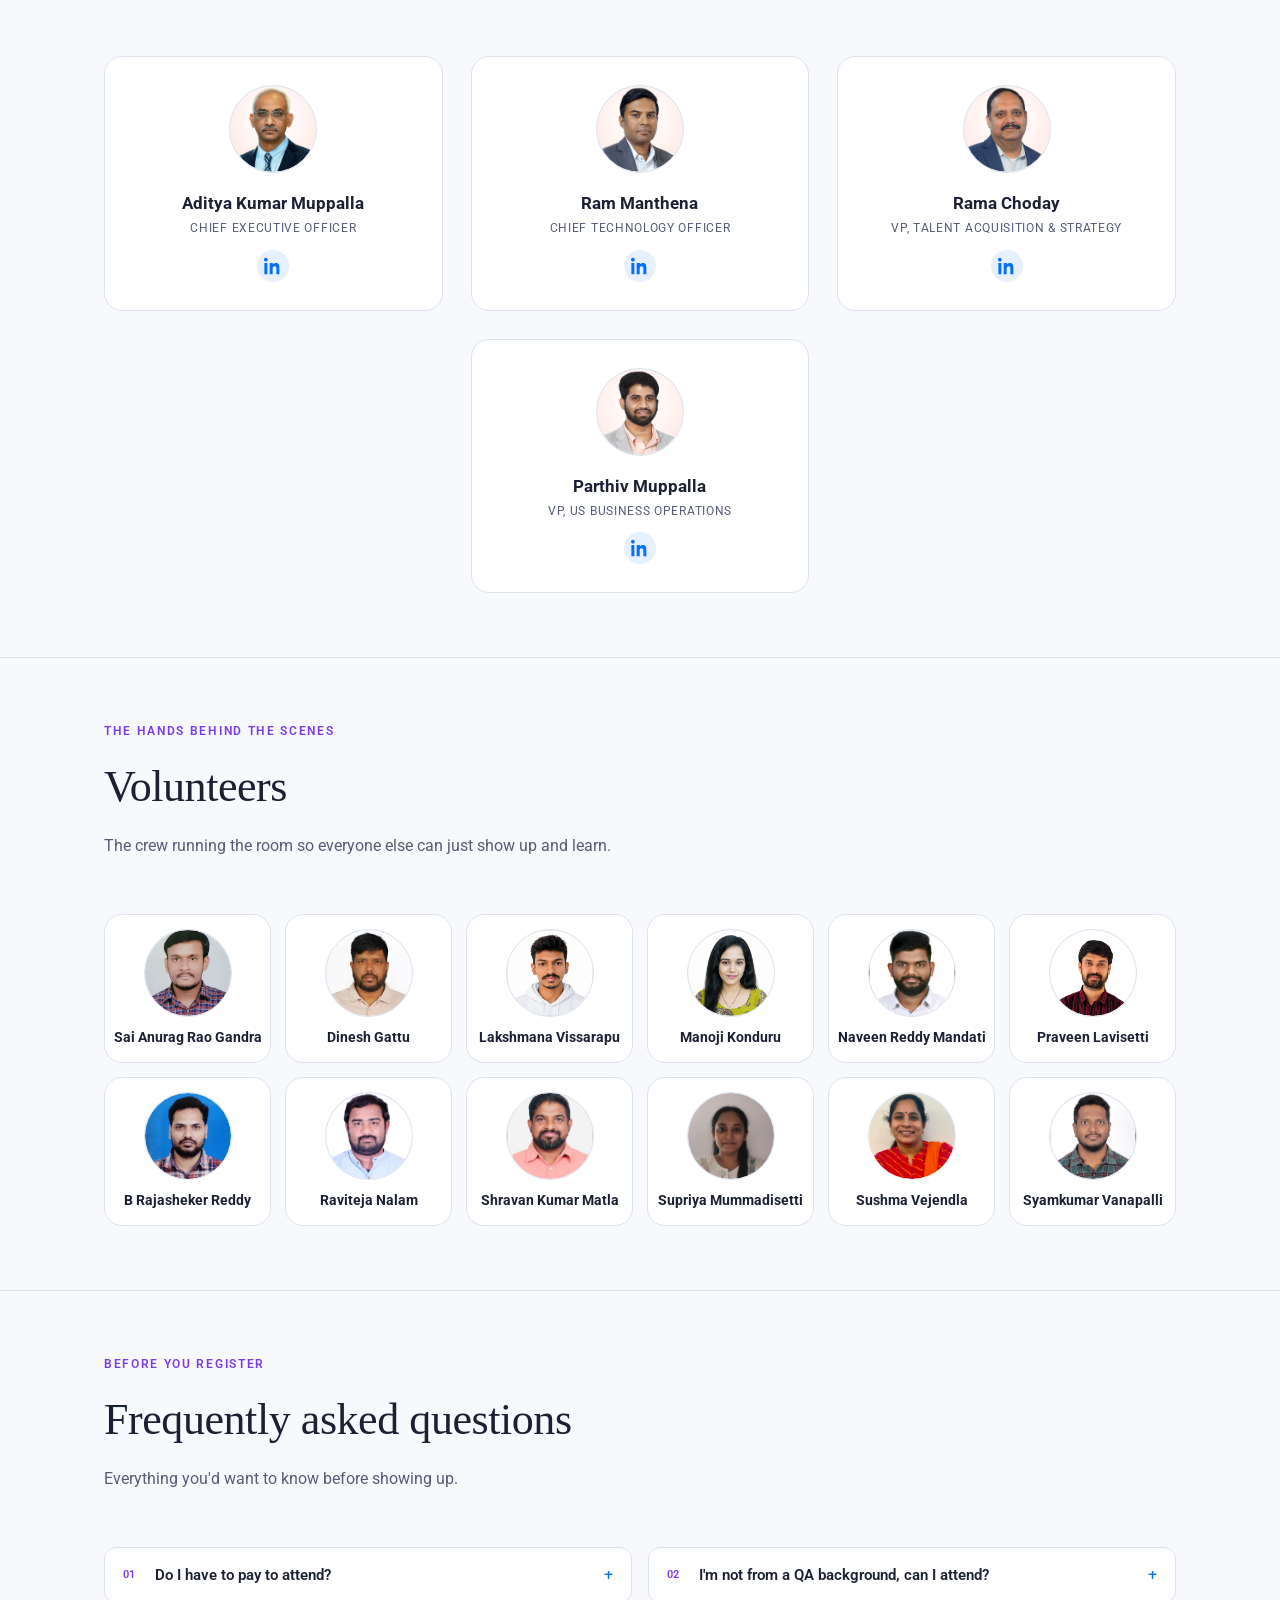
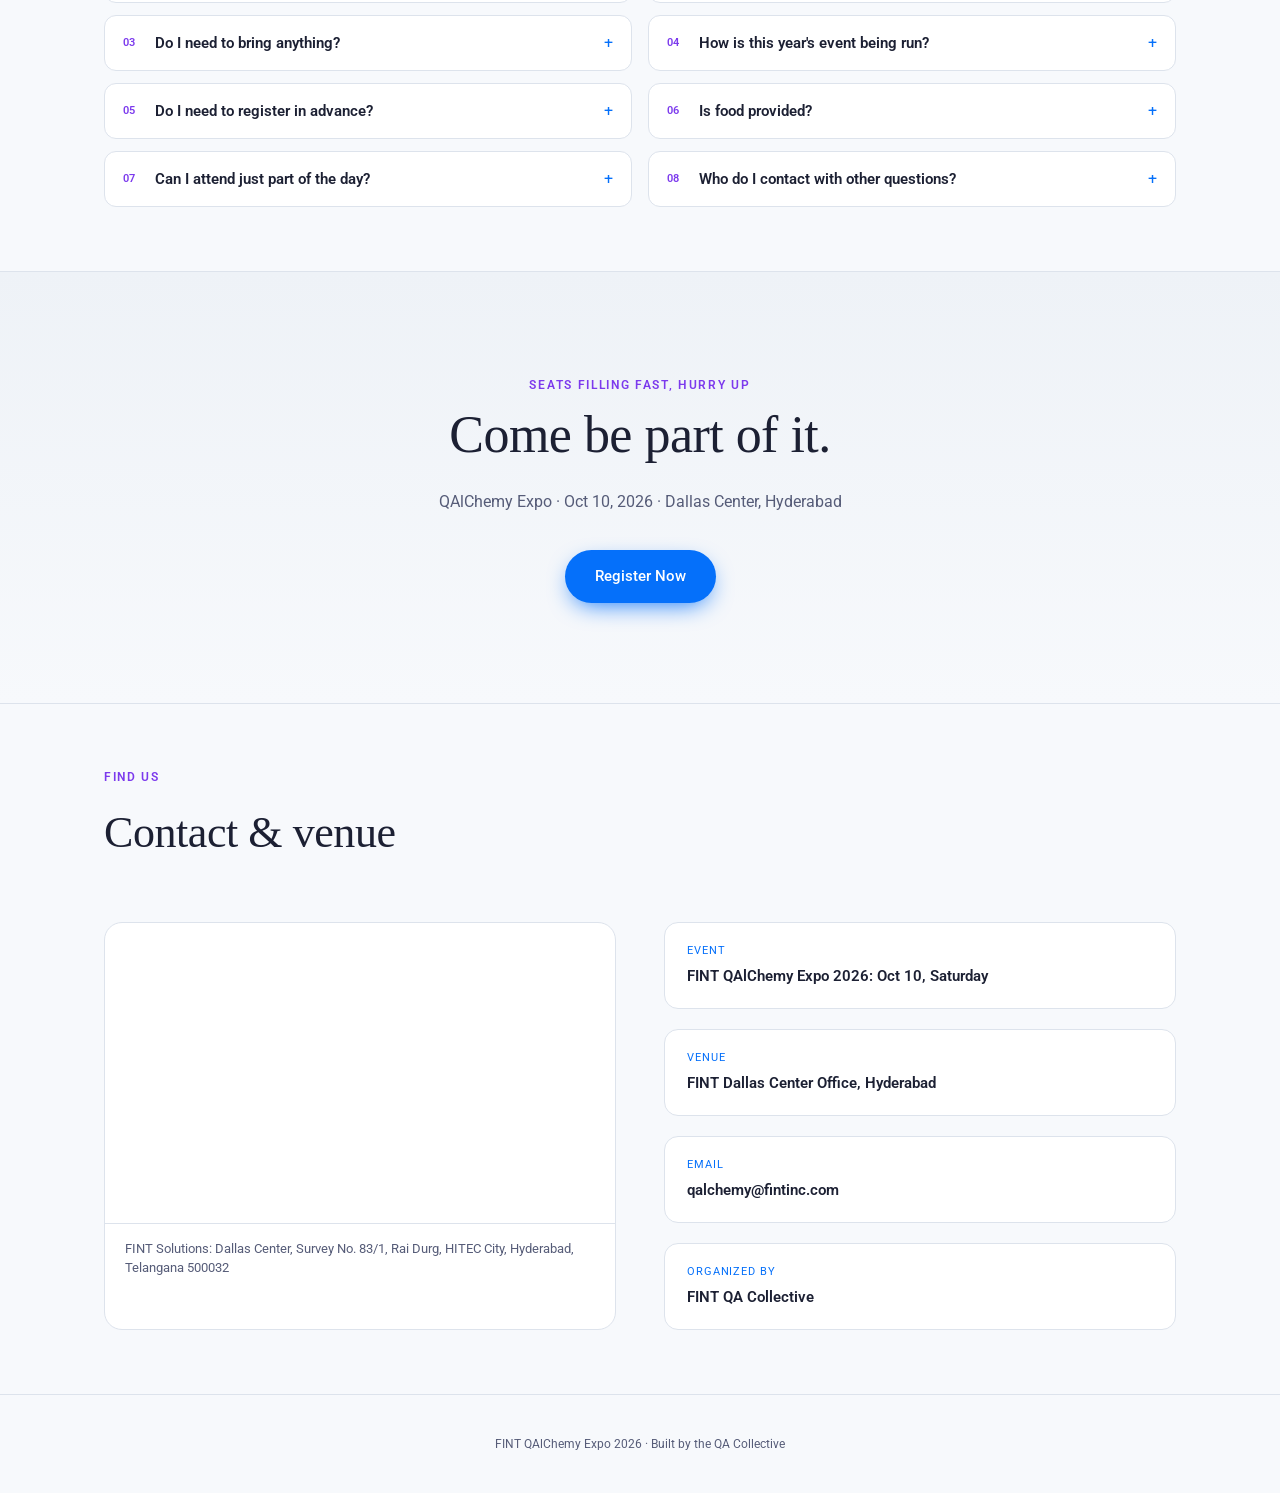
==== commit cfe61295: "Removed the learn" ====
--- a/index.html
+++ b/index.html
@@ -16,7 +16,7 @@
 <nav>
   <div class="wrap">
     <a class="brand" href="#">
-      <img src="photos/brand/QAlchemy.png" alt="QAlChemy, powered by FINT" class="brand-logo">
+      <img src="photos/brand/QAIchemy.png" alt="QAlChemy, powered by FINT" class="brand-logo">
     </a>
     <div class="navlinks">
       <a href="#about">About</a>
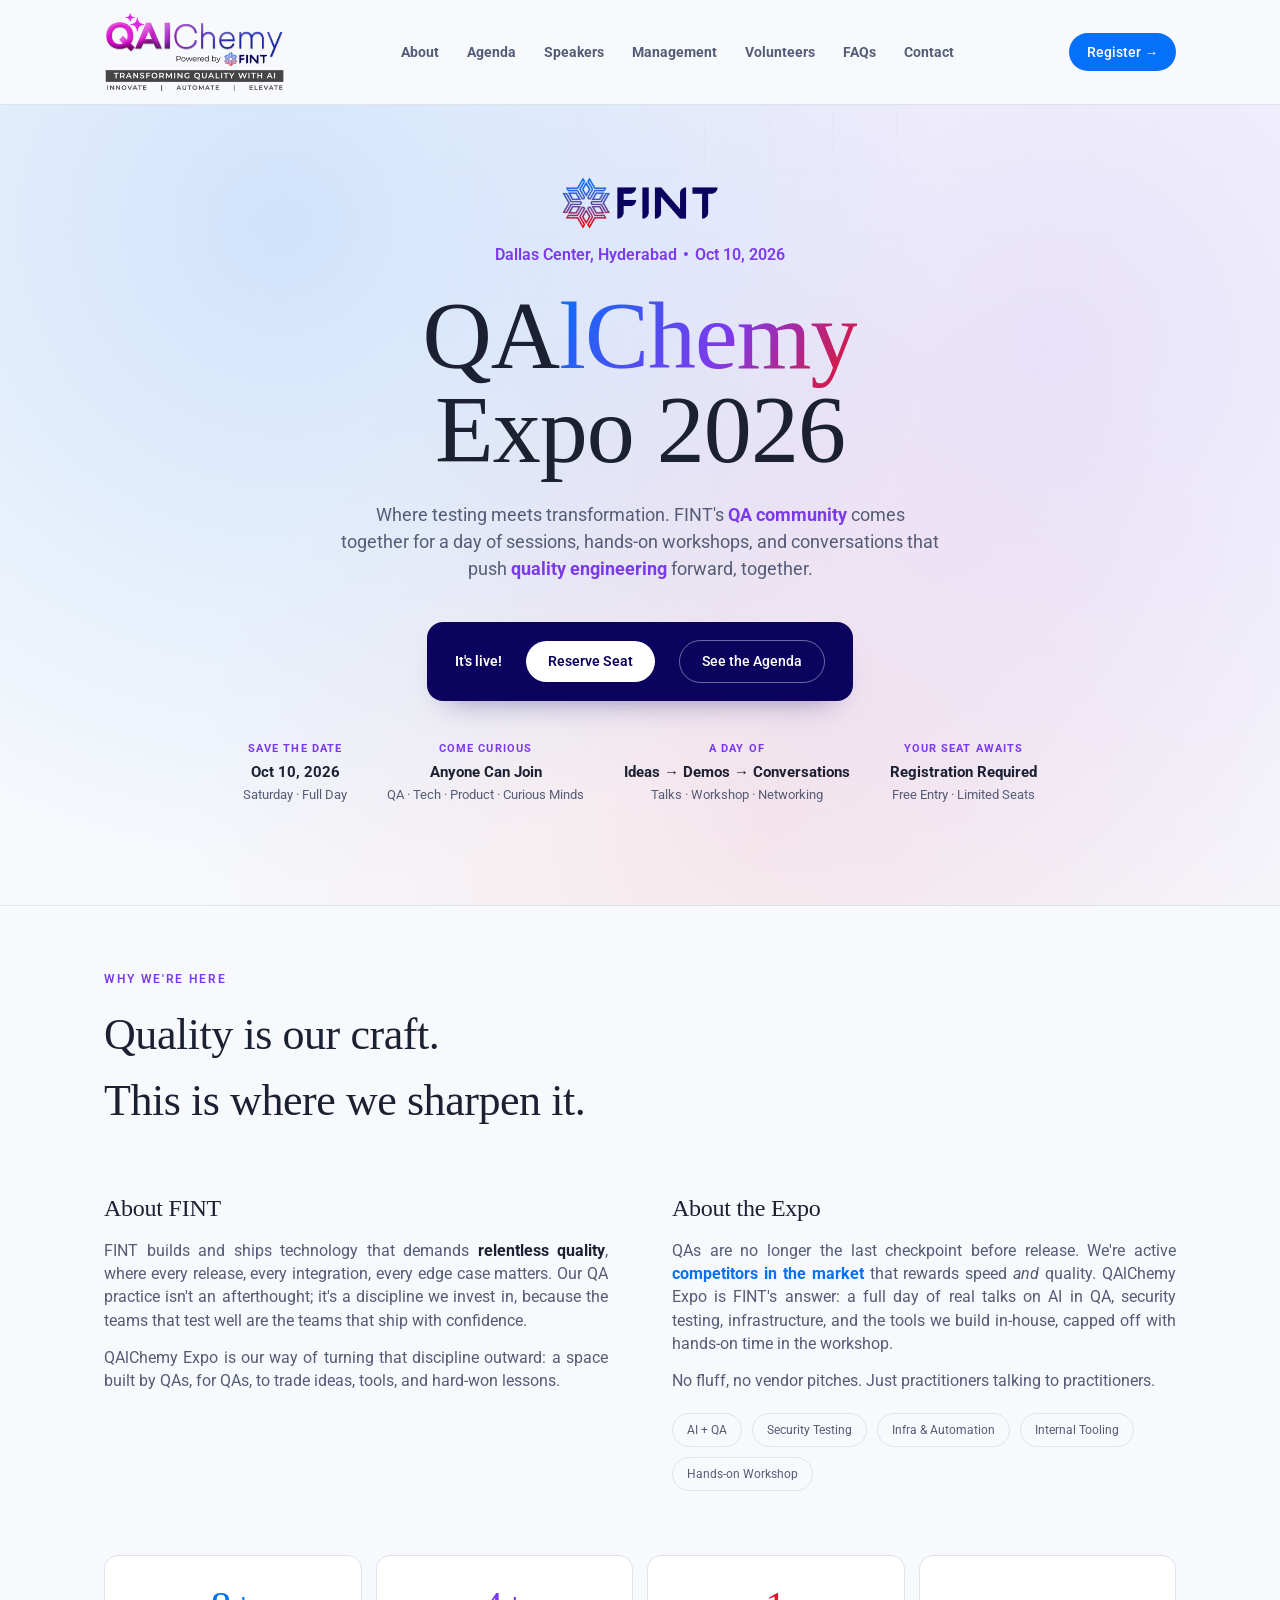
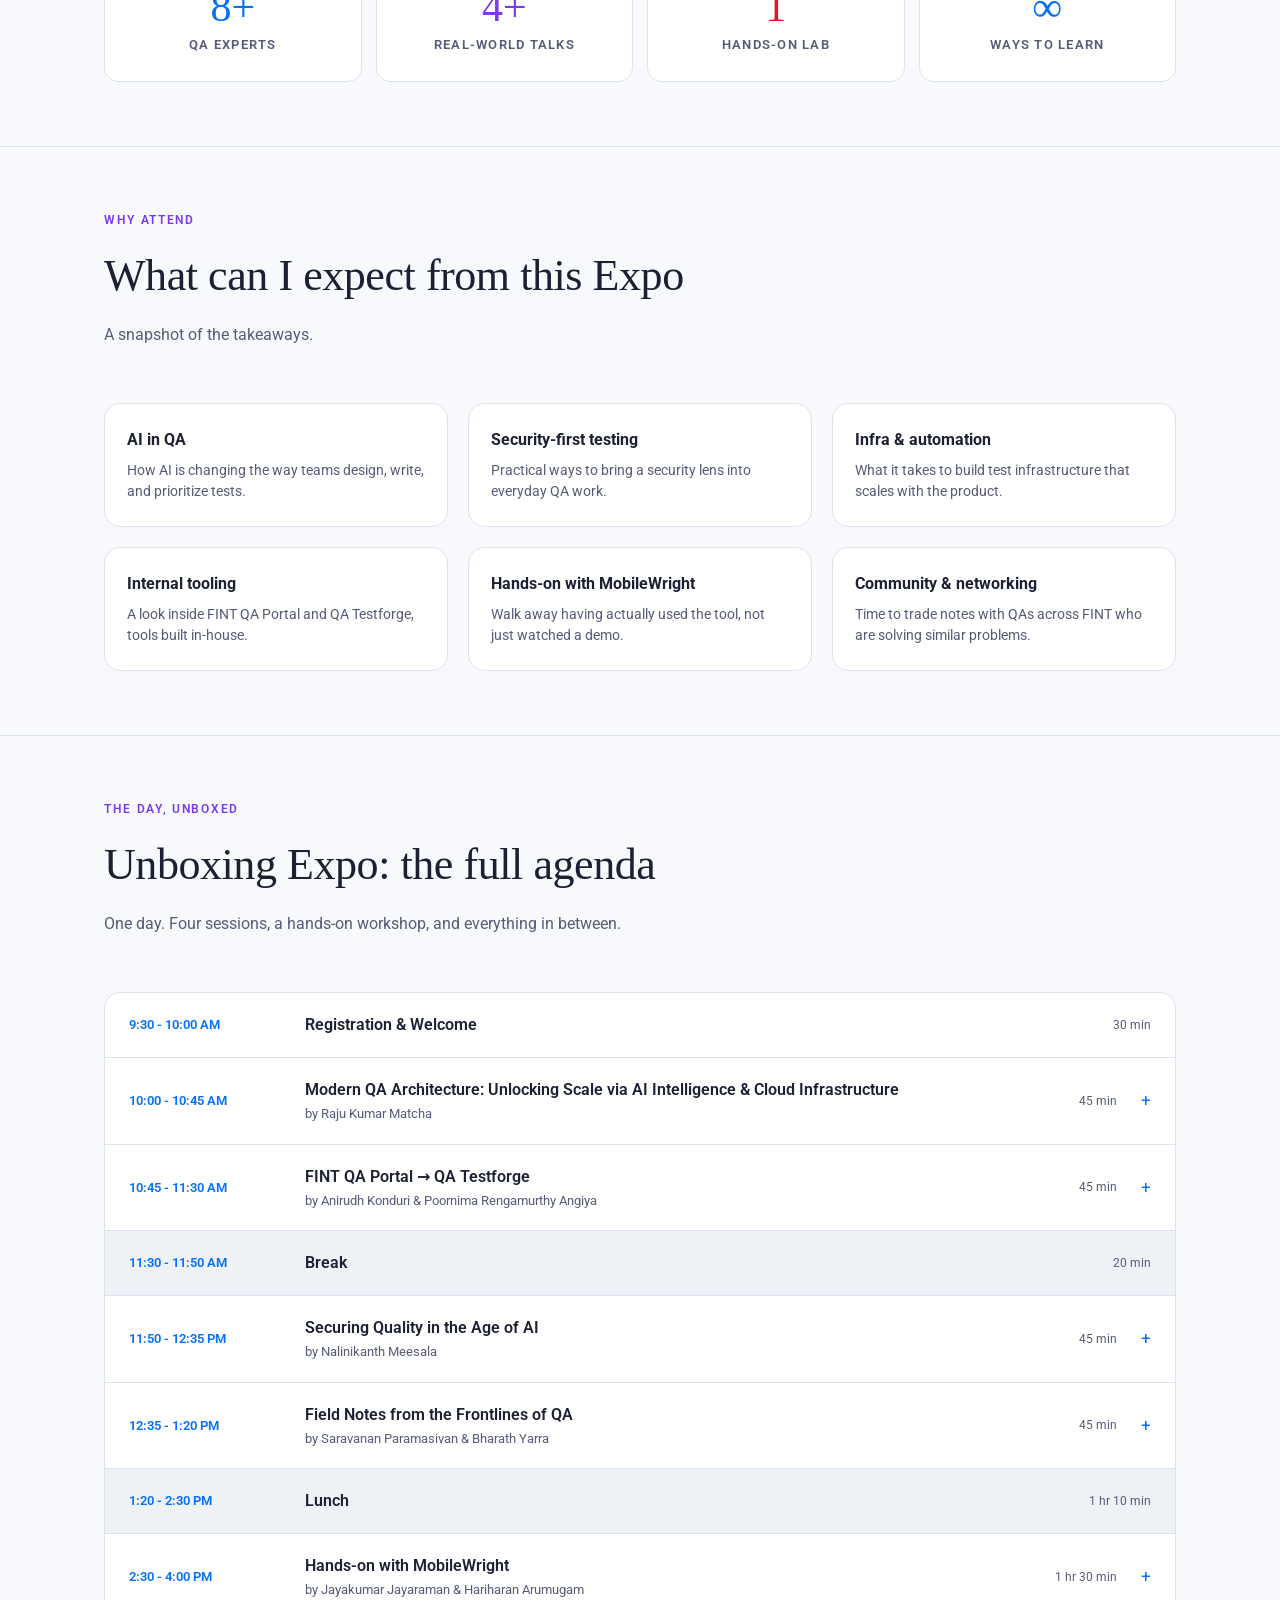
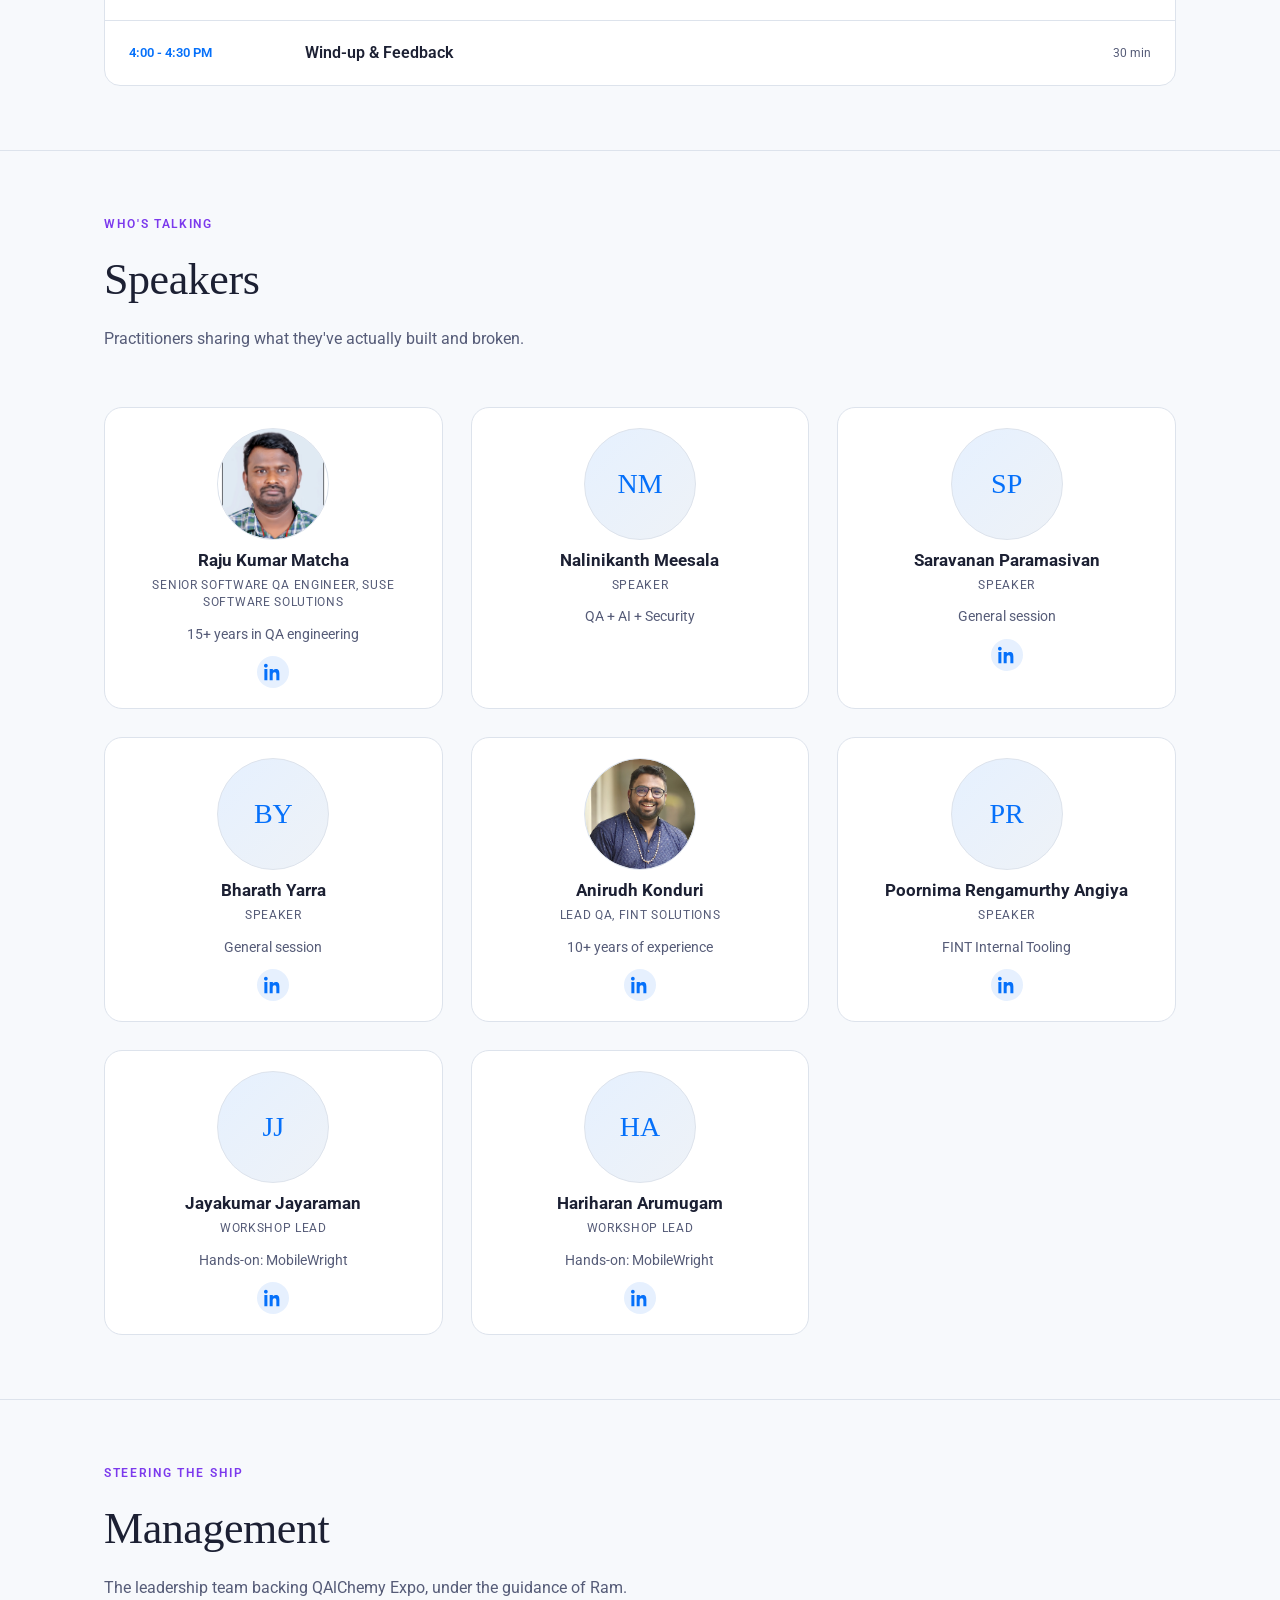
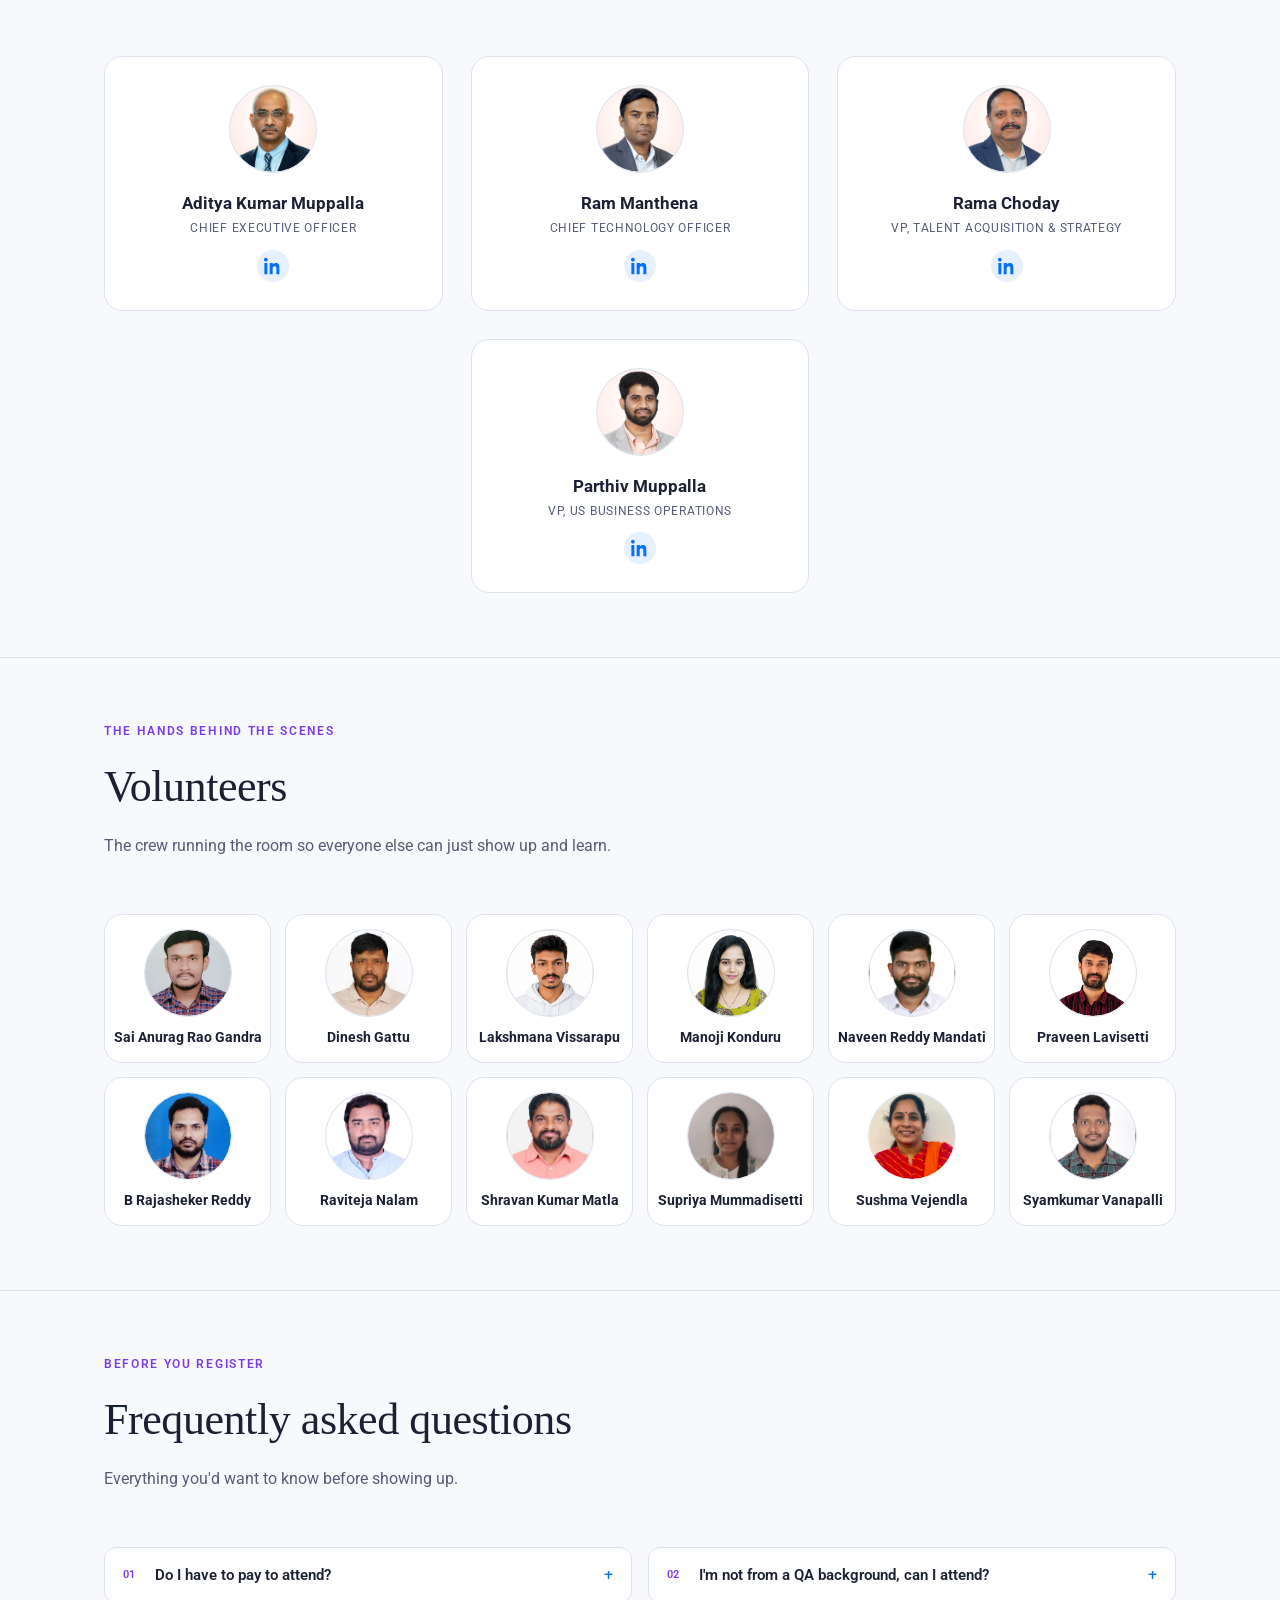
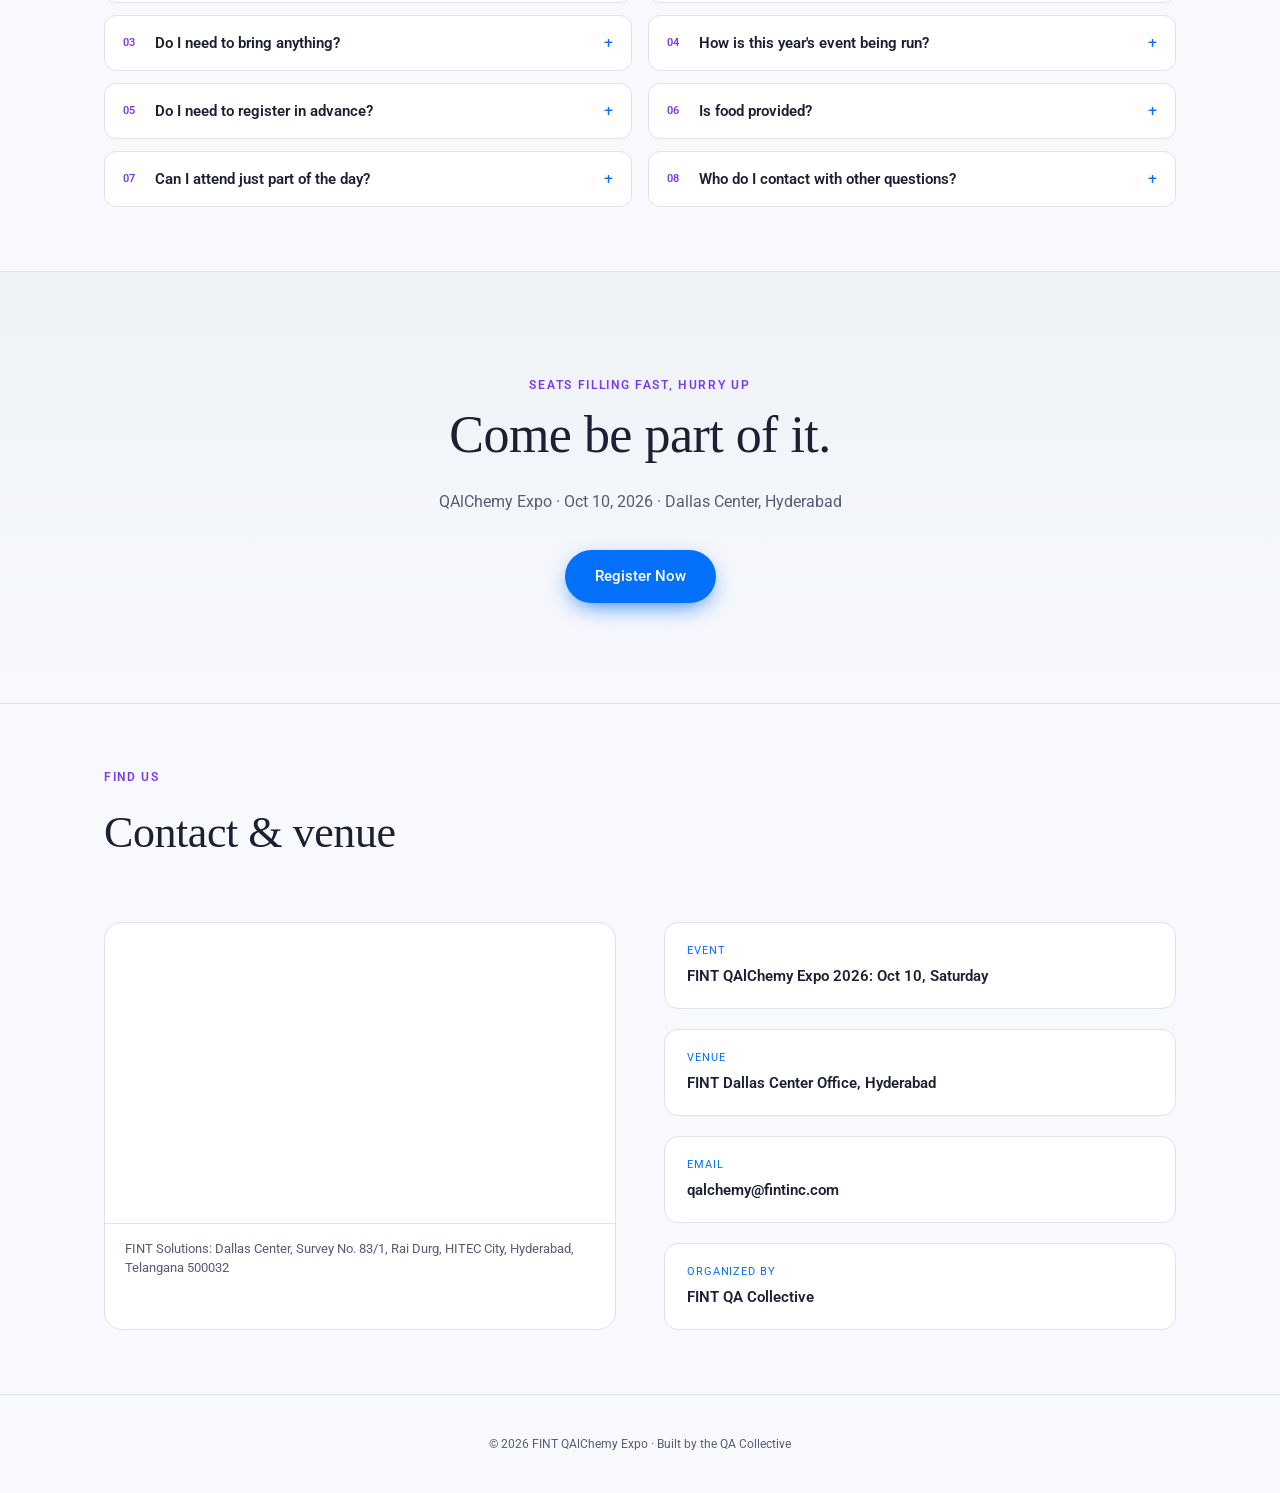
==== commit 3b1891d9: "Add copyright year to footer" ====
--- a/index.html
+++ b/index.html
@@ -333,7 +333,7 @@
 </section>
 
 <footer>
-  <div class="wrap">FINT QAlChemy Expo 2026 &middot; Built by the QA Collective</div>
+  <div class="wrap">&copy; 2026 FINT QAlChemy Expo &middot; Built by the QA Collective</div>
 </footer>
 
 <script src="js/main.js"></script>
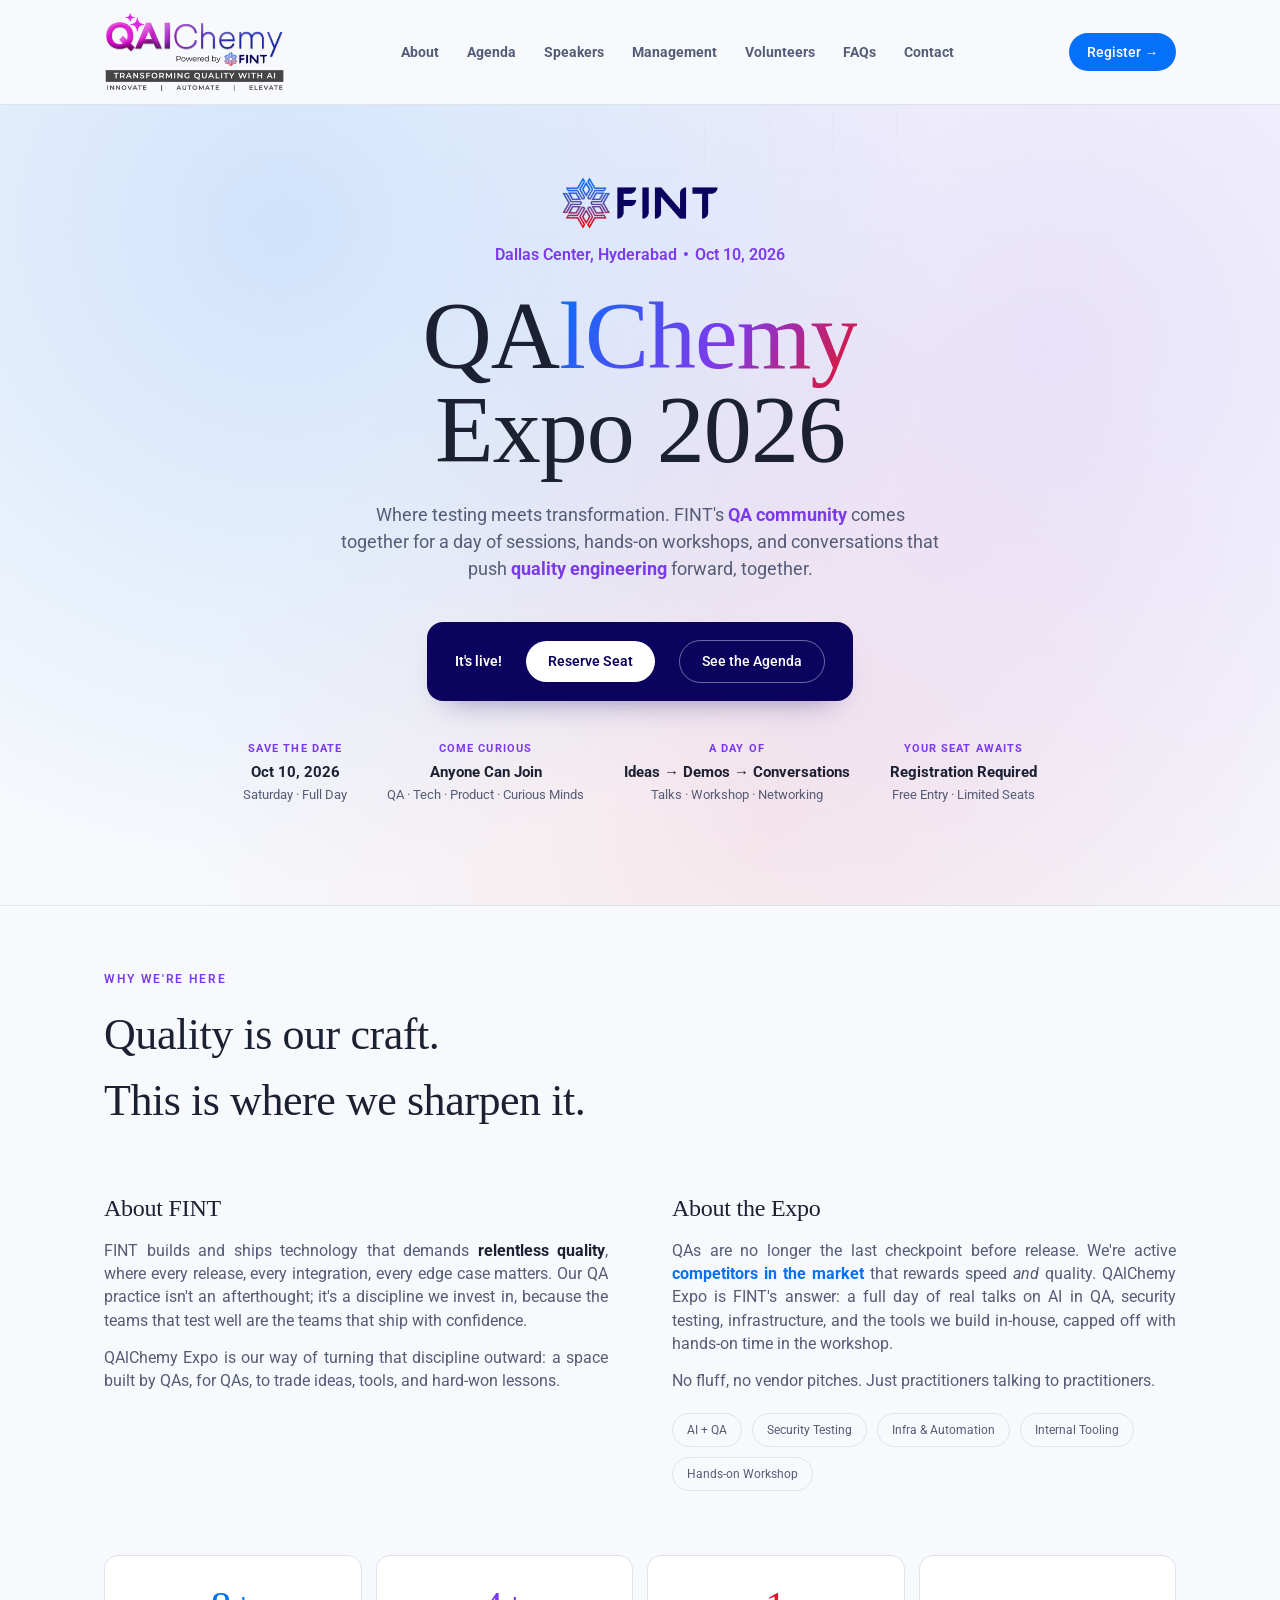
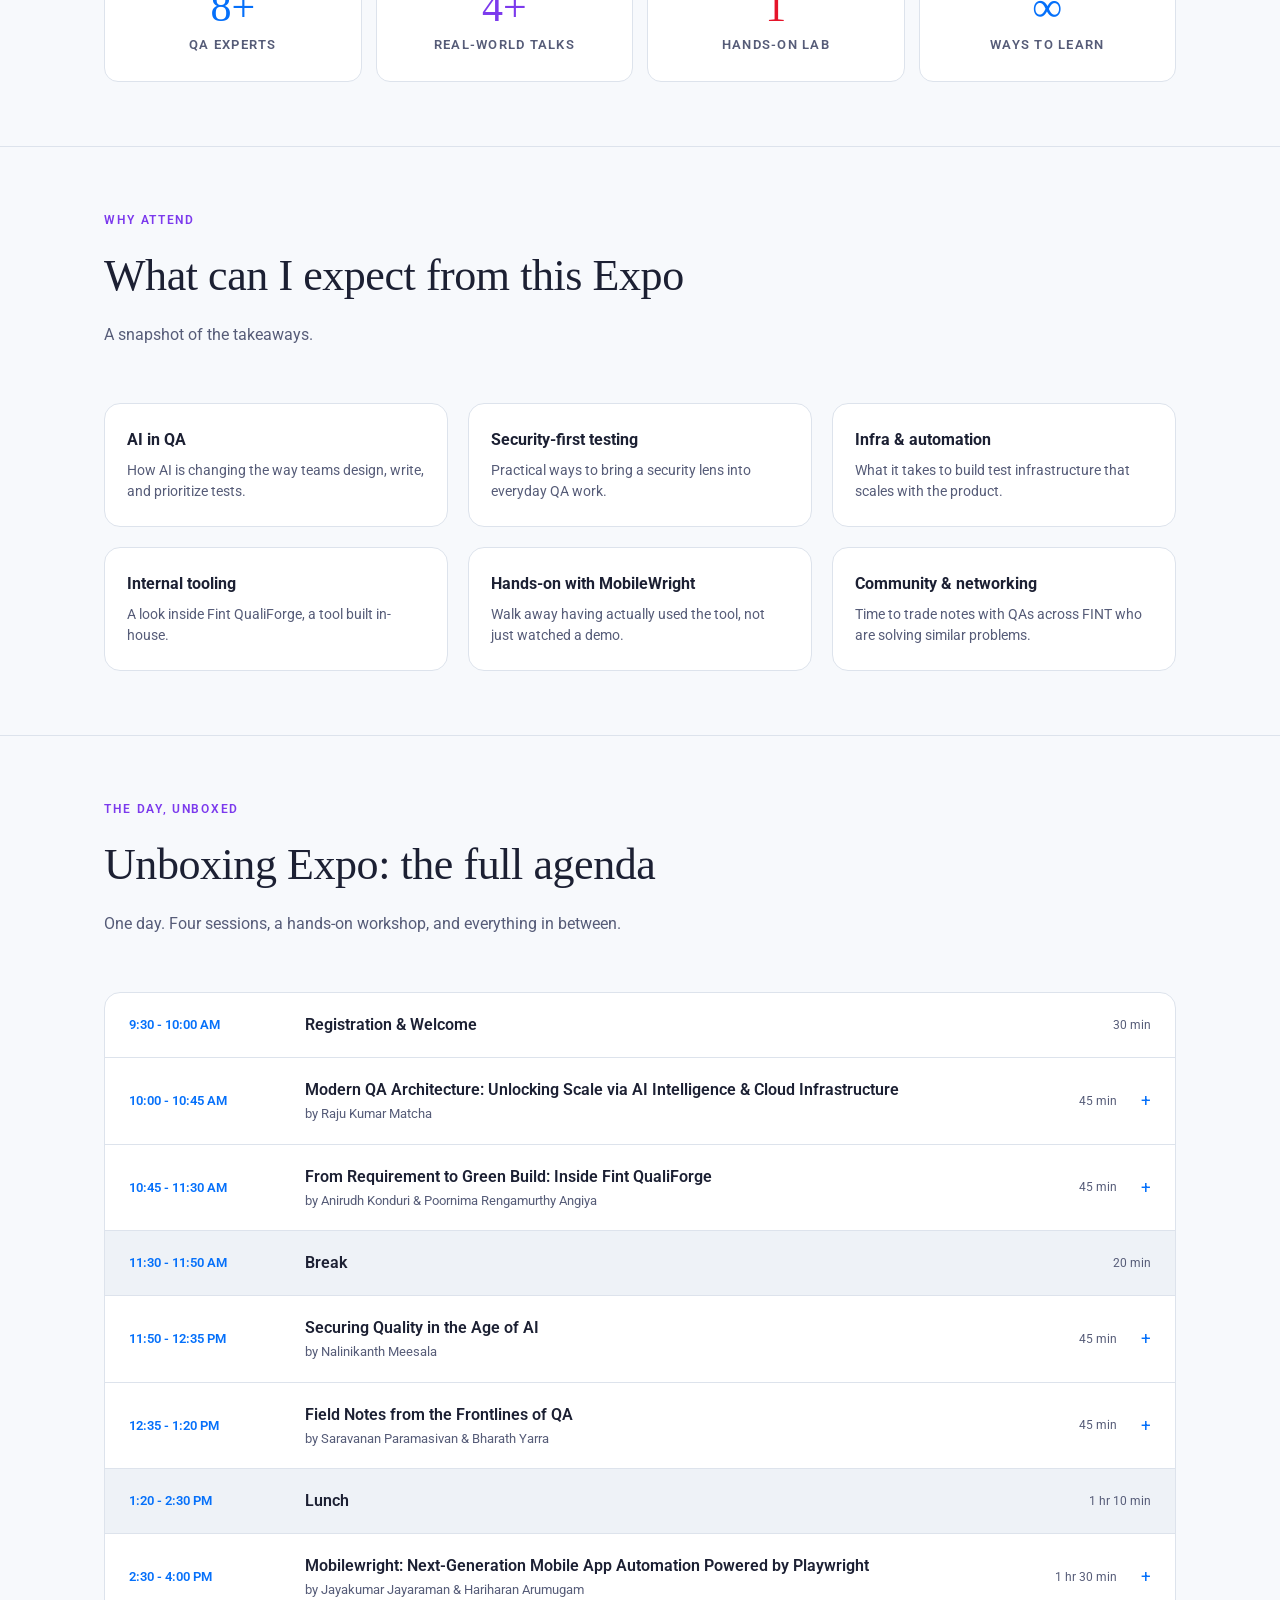
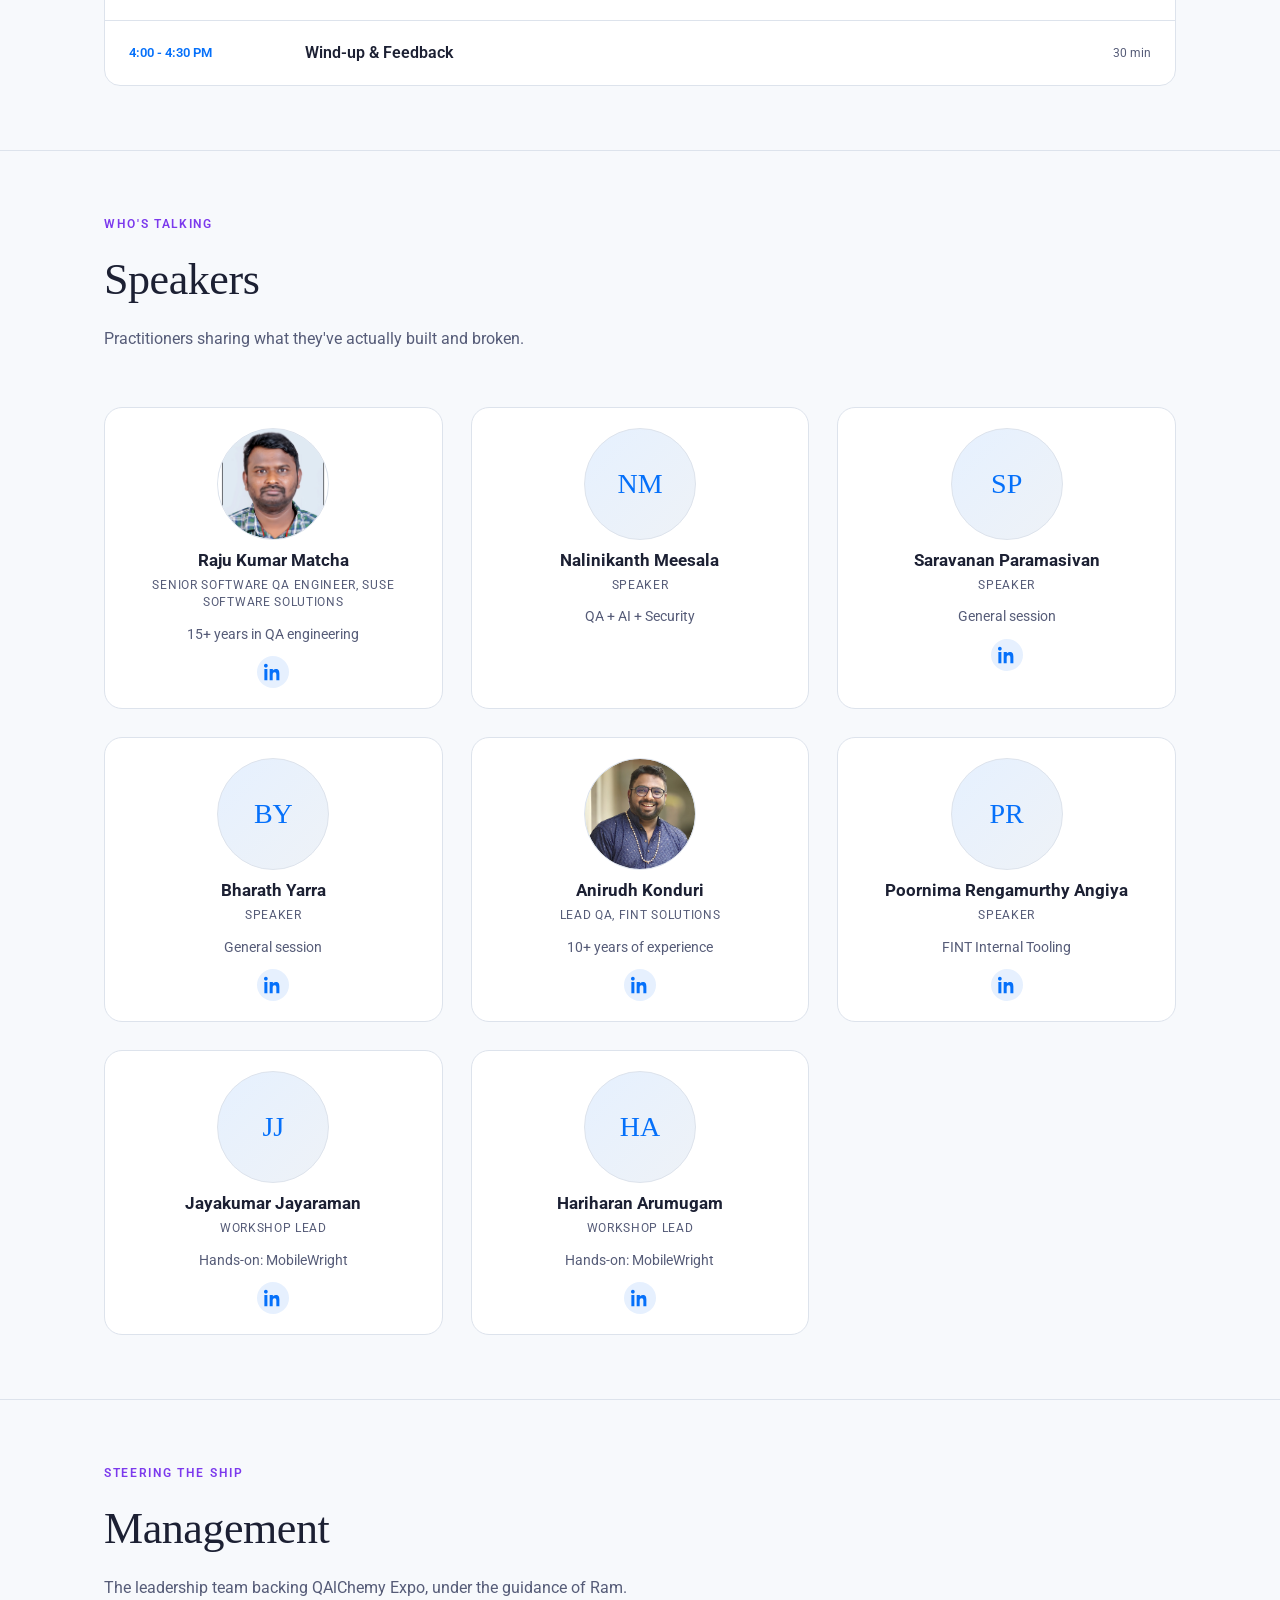
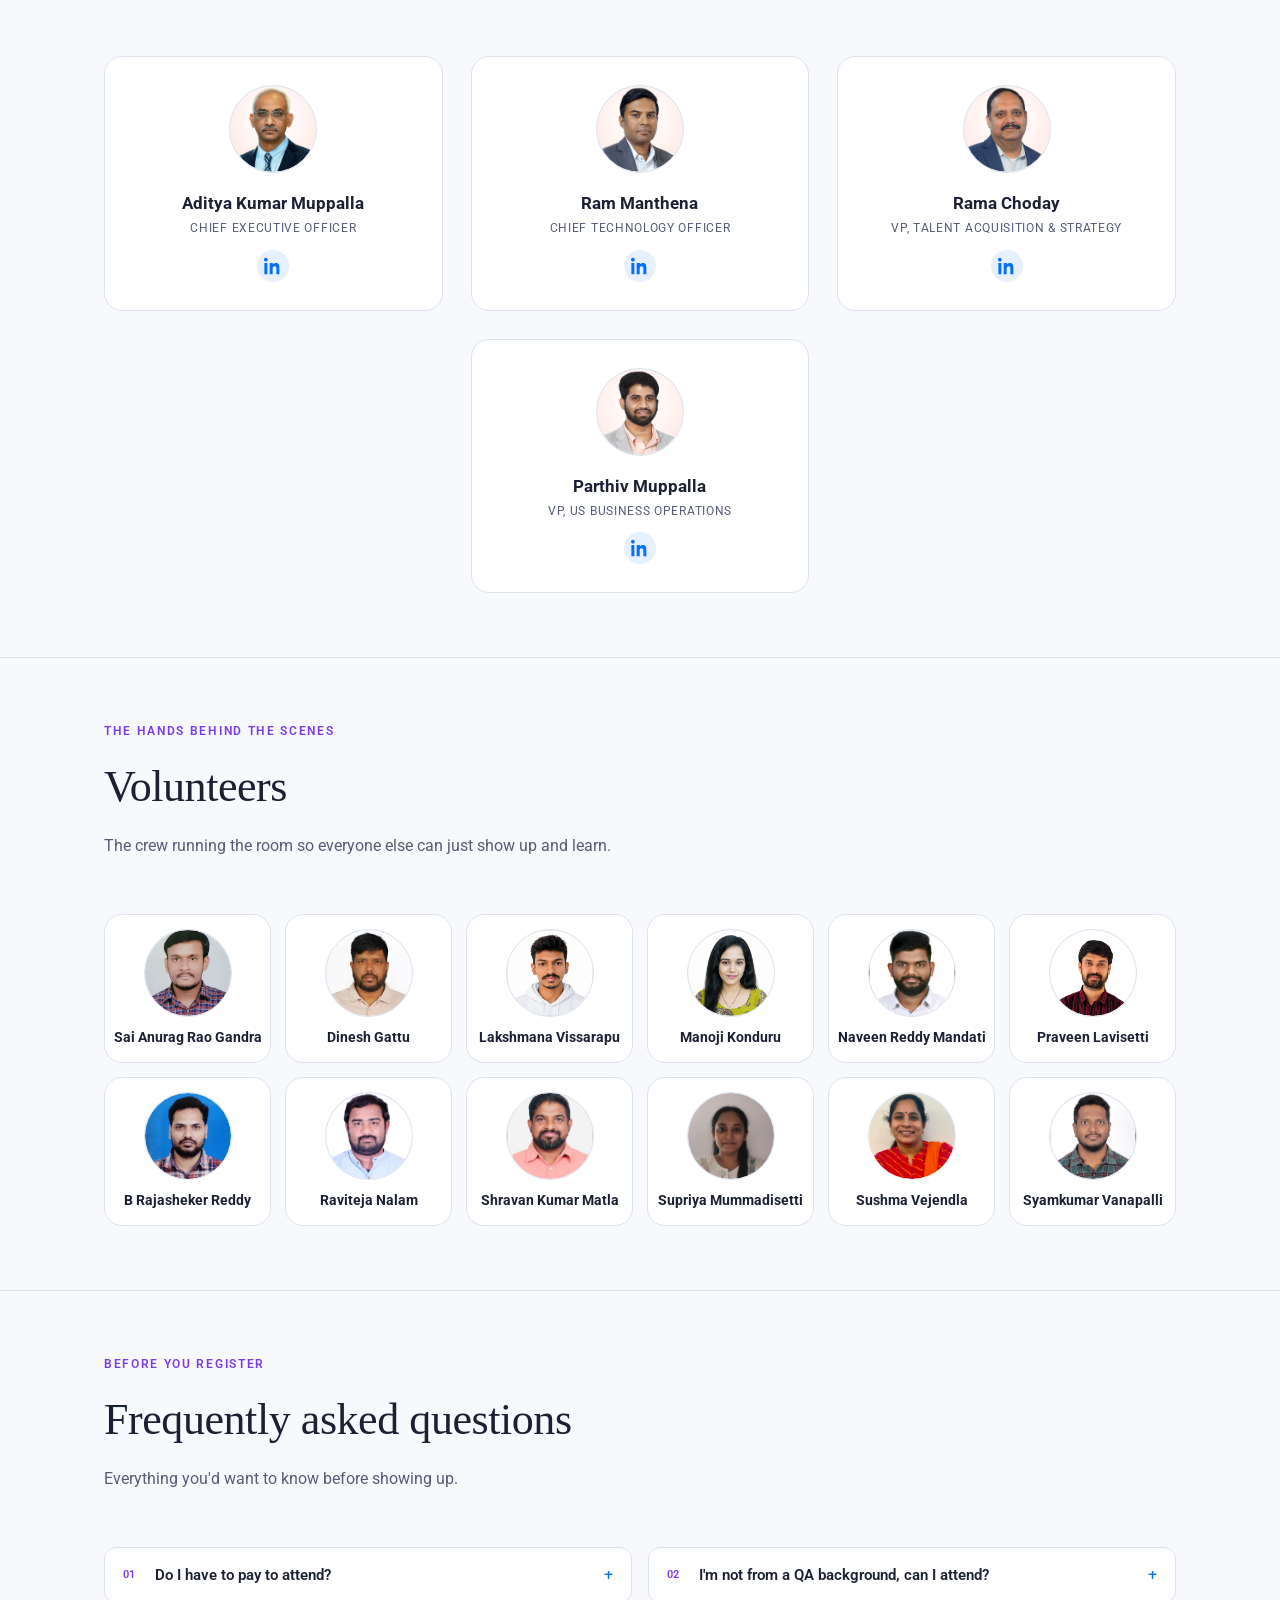
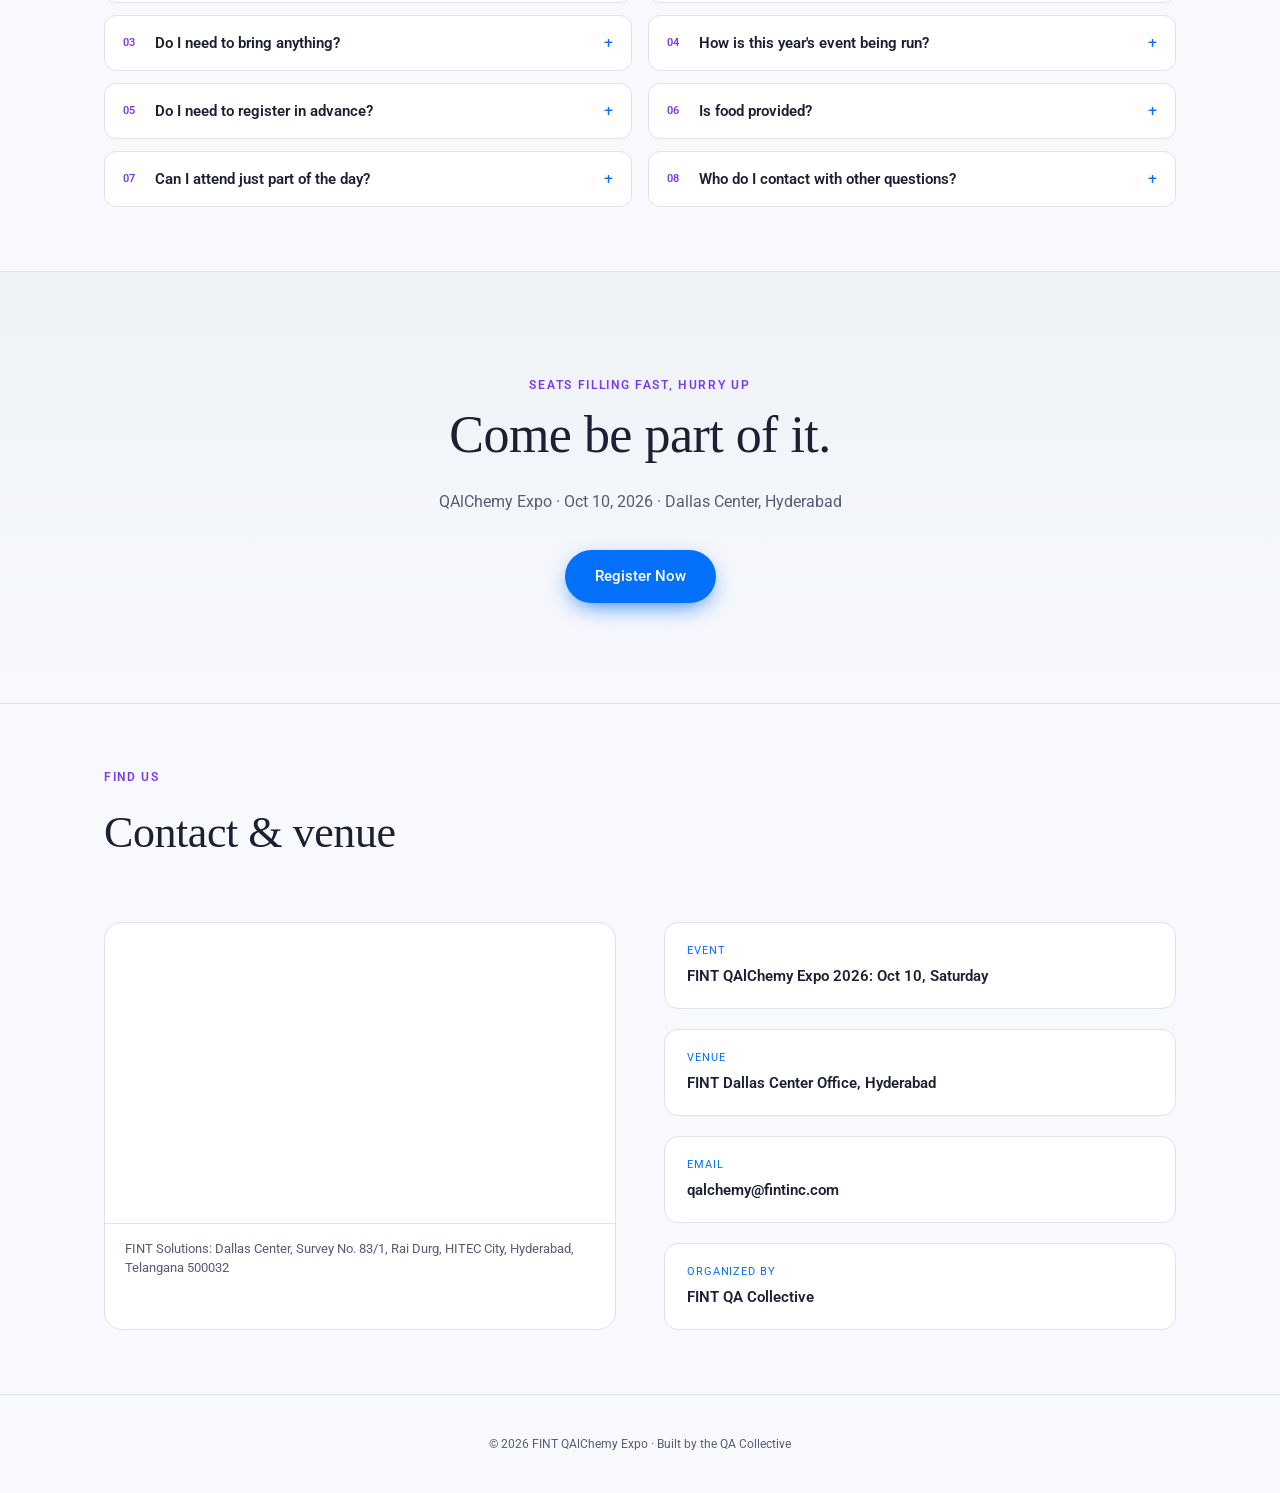
==== commit c7b2df7e: "Update QualiForge and MobileWright session content - QualiForge title, abstract, and takeaways final" ====
--- a/index.html
+++ b/index.html
@@ -117,7 +117,7 @@
       </div>
       <div class="learning-card">
         <h4>Internal tooling</h4>
-        <p>A look inside FINT QA Portal and QA Testforge, tools built in-house.</p>
+        <p>A look inside Fint QualiForge, a tool built in-house.</p>
       </div>
       <div class="learning-card">
         <h4>Hands-on with MobileWright</h4>
@@ -144,7 +144,6 @@
       <details class="agenda-row expandable">
         <summary><div class="time">10:00 - 10:45 AM</div><div class="session">Modern QA Architecture: Unlocking Scale via AI Intelligence &amp; Cloud Infrastructure<small>by Raju Kumar Matcha</small></div><div class="dur">45 min</div></summary>
         <div class="agenda-detail">
-          <span class="speaker-byline">Senior Software QA Engineer, Suse Software Solutions &middot; 15+ years in QA engineering</span>
           <p>As applications evolve into complex, AI-driven SaaS platforms with real-time interactive workloads, traditional QA architectures crumble under test flakiness and high maintenance overhead.</p>
           <p>This session unpacks the blueprint of a modern, enterprise-grade Quality Engineering stack, drawing from real-world architecture behind browser-based interactive platforms like <strong>LearnCen</strong>, fusing AI-assisted visual automation and LLM evaluation pipelines with elastic, containerized cloud infrastructure.</p>
           <p>Attendees leave with strategies for self-healing test automation, smart test-impact analysis, and ephemeral execution grids that cut feedback loops from hours to minutes without ballooning cloud costs.</p>
@@ -152,9 +151,17 @@
       </details>
 
       <details class="agenda-row expandable">
-        <summary><div class="time">10:45 - 11:30 AM</div><div class="session">FINT QA Portal &rarr; QA Testforge<small>by Anirudh Konduri &amp; Poornima Rengamurthy Angiya</small></div><div class="dur">45 min</div></summary>
-        <div class="agenda-detail">
-          <p>A look at FINT's internal QA tooling, from the FINT QA Portal to its evolution into QA Testforge. Working title, full session details are coming soon.</p>
+        <summary><div class="time">10:45 - 11:30 AM</div><div class="session">From Requirement to Green Build: Inside Fint QualiForge<small>by Anirudh Konduri &amp; Poornima Rengamurthy Angiya</small></div><div class="dur">45 min</div></summary>
+        <div class="agenda-detail">
+          <p>Most "AI for QA" stories stop at generating test cases. That solves about a fifth of the problem. The cases still need reviewing, still need to reach your test management tool, and still need to become automation someone can actually run.</p>
+          <p>Fint QualiForge closes the loop. A requirement, a document, or a plain idea goes in. AI drafts the coverage, checked against a semantic catalog that refuses to write the same case twice, and a human reviews and approves it. From that single catalog, cases publish to TestLink, Jira, ADO, or Zephyr, and the automation generates as Playwright, Gherkin, or k6 code that follows our repo conventions, committed to a branch and raised as a pull request in GitHub. Reviewed, merged, and green in CI. At release, a regression suite assembles itself around what actually changed.</p>
+          <p>We'll cover the architecture, the mistakes, and the one lesson that mattered: the catalog, not the model, is the center of gravity.</p>
+          <span class="speaker-byline">You'll walk away having:</span>
+          <ul class="agenda-takeaways">
+            <li>No more writing automation by hand for cases the AI already designed</li>
+            <li>No more copy-paste between the AI, the test management tool, and the repo</li>
+            <li>No more full regression runs to validate a two-file change</li>
+          </ul>
         </div>
       </details>
 
@@ -177,9 +184,17 @@
       <div class="agenda-row break"><div class="time">1:20 - 2:30 PM</div><div class="session">Lunch</div><div class="dur">1 hr 10 min</div></div>
 
       <details class="agenda-row expandable">
-        <summary><div class="time">2:30 - 4:00 PM</div><div class="session">Hands-on with MobileWright<small>by Jayakumar Jayaraman &amp; Hariharan Arumugam</small></div><div class="dur">1 hr 30 min</div></summary>
-        <div class="agenda-detail">
-          <p>Pre-requisites and setup instructions will be shared with registered participants closer to the date.</p>
+        <summary><div class="time">2:30 - 4:00 PM</div><div class="session">Mobilewright: Next-Generation Mobile App Automation Powered by Playwright<small>by Jayakumar Jayaraman &amp; Hariharan Arumugam</small></div><div class="dur">1 hr 30 min</div></summary>
+        <div class="agenda-detail">
+          <p>If you've written a Playwright test, you already know most of MobileWright. Same locators, same auto-waiting, same assertions, same reporting. The difference is what's on the other end: an iOS or Android app, running on a simulator, an emulator, or a real device, driven through one TypeScript API and installed with npm.</p>
+          <p>This is a working session, not a demo. You'll install it, write your first mobile test, run it on a device, and watch it fail on purpose so you can see how the tool handles it. We'll also touch the part that makes it interesting in 2026: MobileWright exposes the accessibility tree to AI agents, so the same setup running your tests can let an LLM drive the app.</p>
+          <p>Bring a laptop with the prerequisites installed. No mobile automation experience needed, just curiosity and a working Node setup.</p>
+          <span class="speaker-byline">You'll walk away having:</span>
+          <ul class="agenda-takeaways">
+            <li>No more separate iOS and Android suites to maintain</li>
+            <li>No more Appium setup before you can write line one</li>
+            <li>No more waiting on manual sleeps and retries to get a green run</li>
+          </ul>
         </div>
       </details>
 
--- a/css/style.css
+++ b/css/style.css
@@ -247,6 +247,19 @@
   margin-bottom:12px;
 }
 .agenda-detail p:last-child{margin-bottom:0;}
+.agenda-takeaways{
+  list-style:none;padding:0;margin-top:14px;
+  display:flex;flex-direction:column;gap:8px;
+}
+.agenda-takeaways li{
+  position:relative;padding-left:20px;
+  color:var(--graphite-soft);font-size:14px;line-height:1.6;
+}
+.agenda-takeaways li::before{
+  content:"";position:absolute;left:0;top:9px;
+  width:8px;height:8px;border-radius:50%;
+  background:var(--teal);
+}
 
 @media(max-width:640px){
   .agenda-row{grid-template-columns:1fr;gap:4px;padding:16px 20px;}
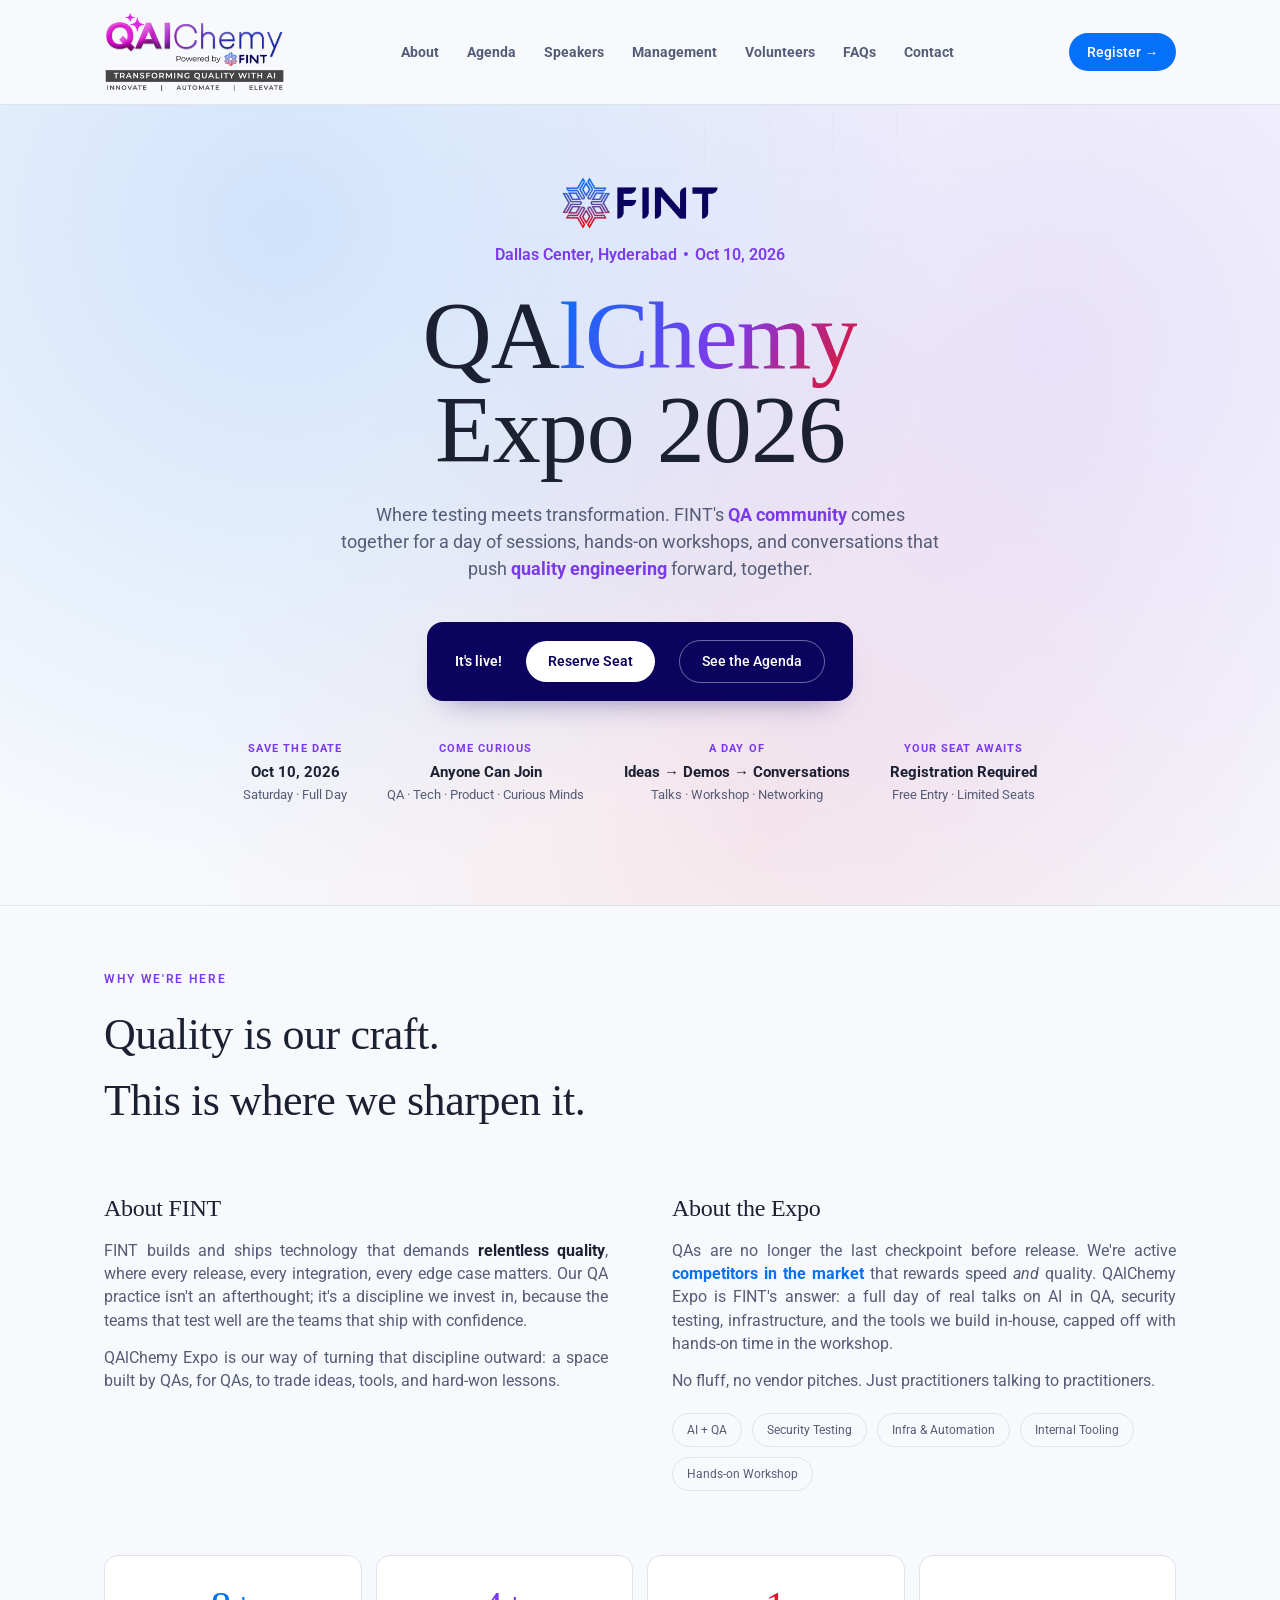
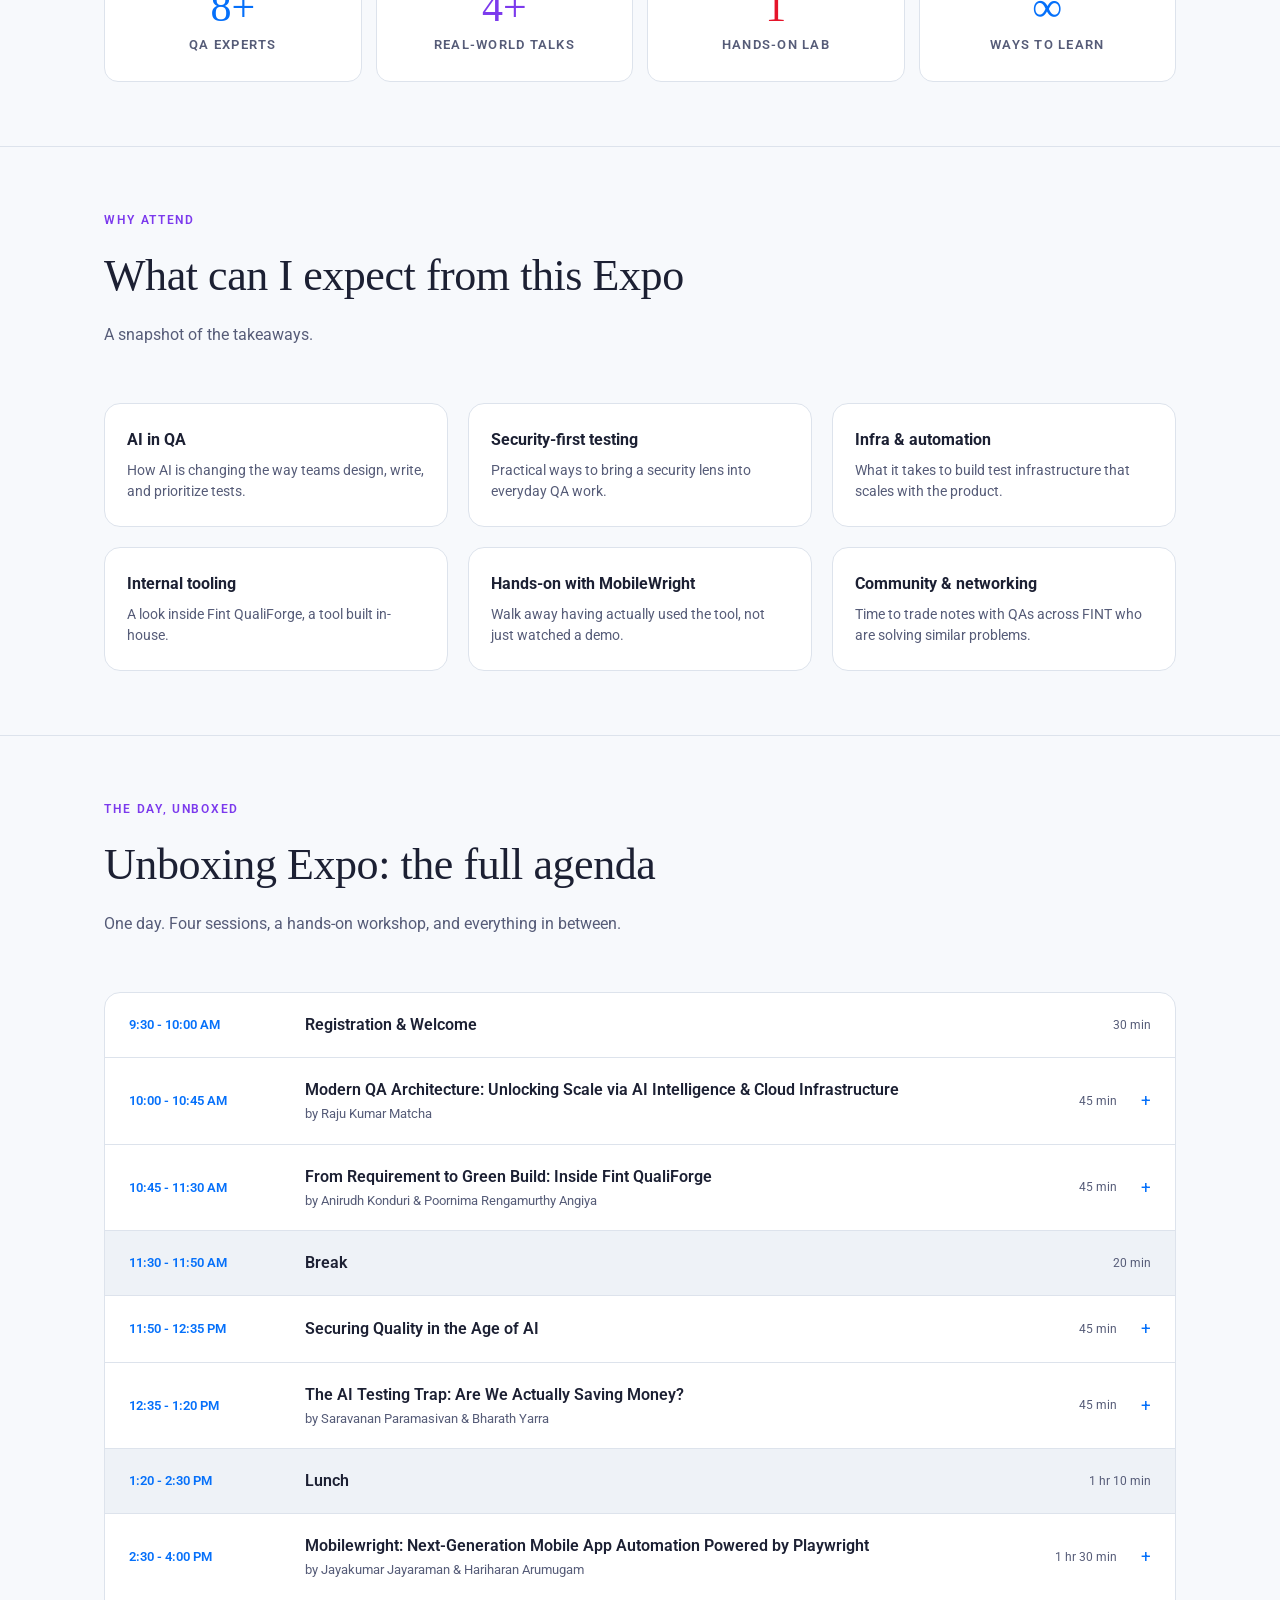
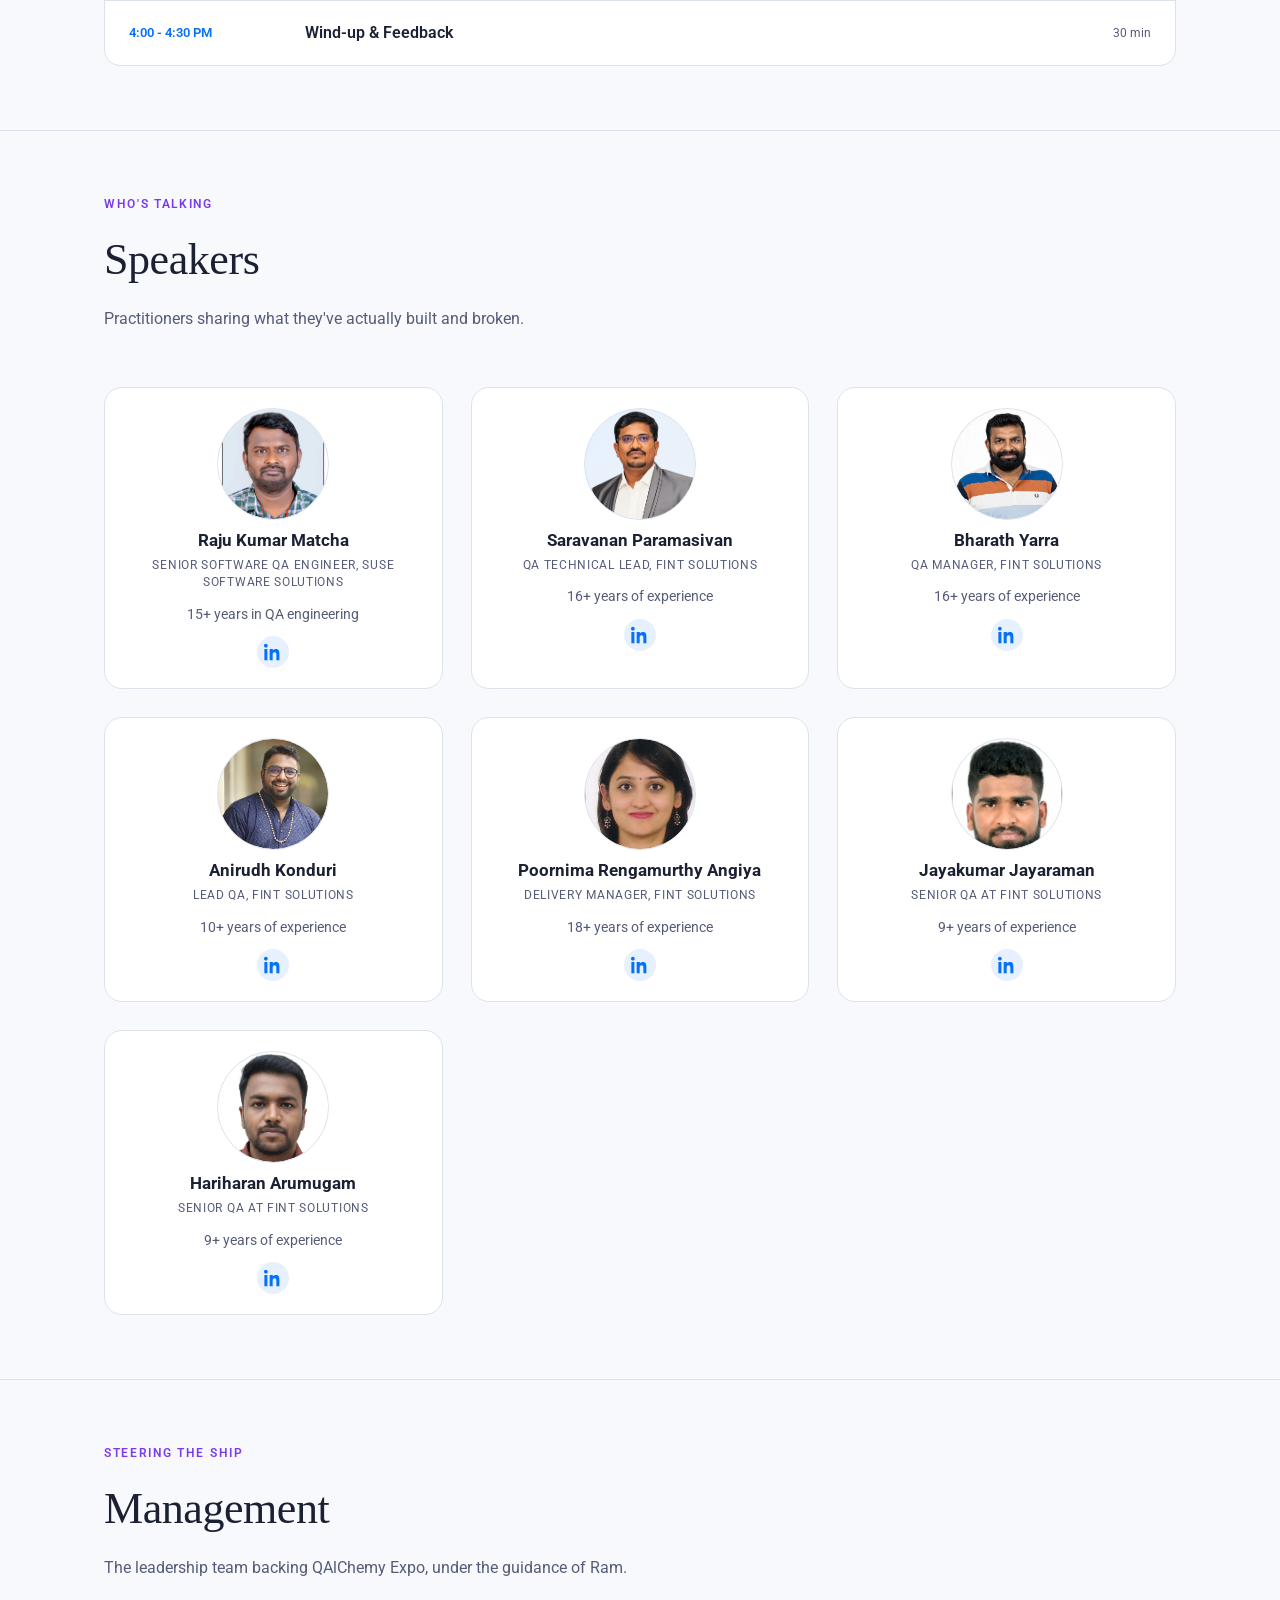
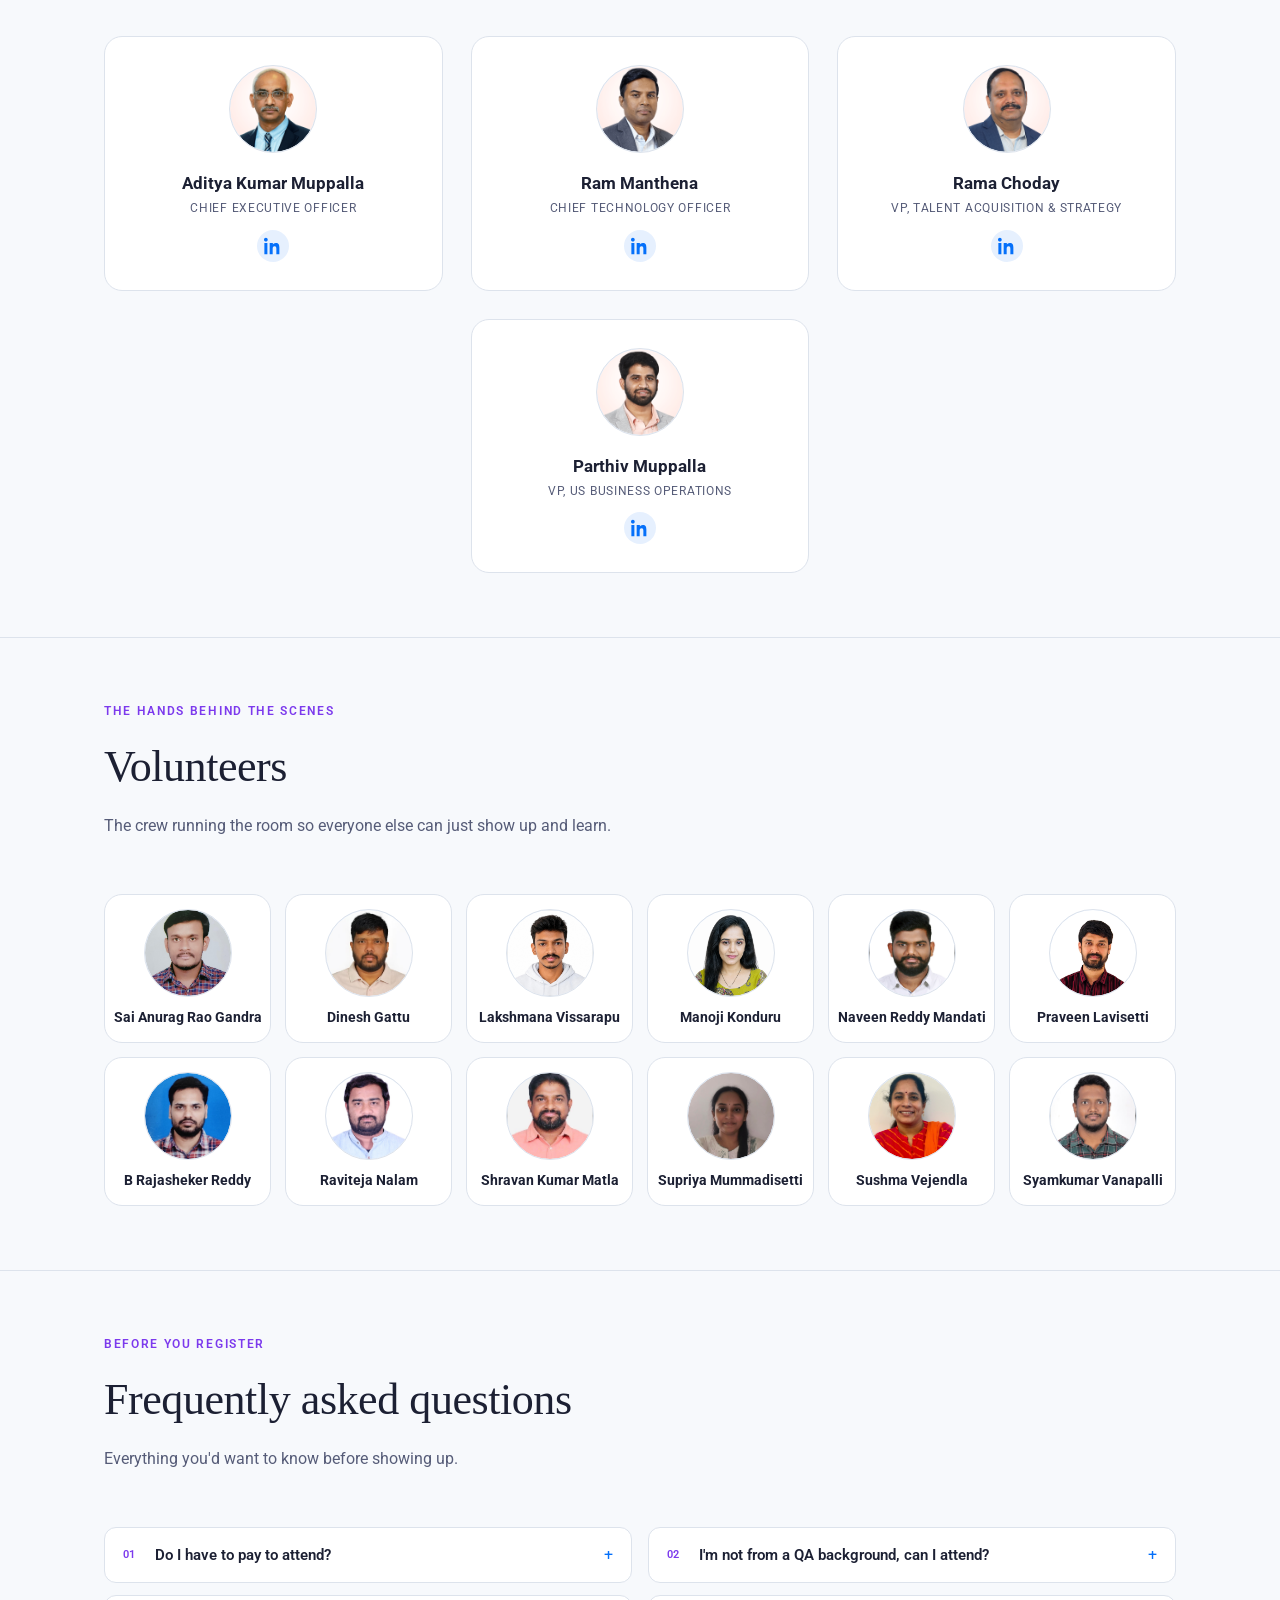
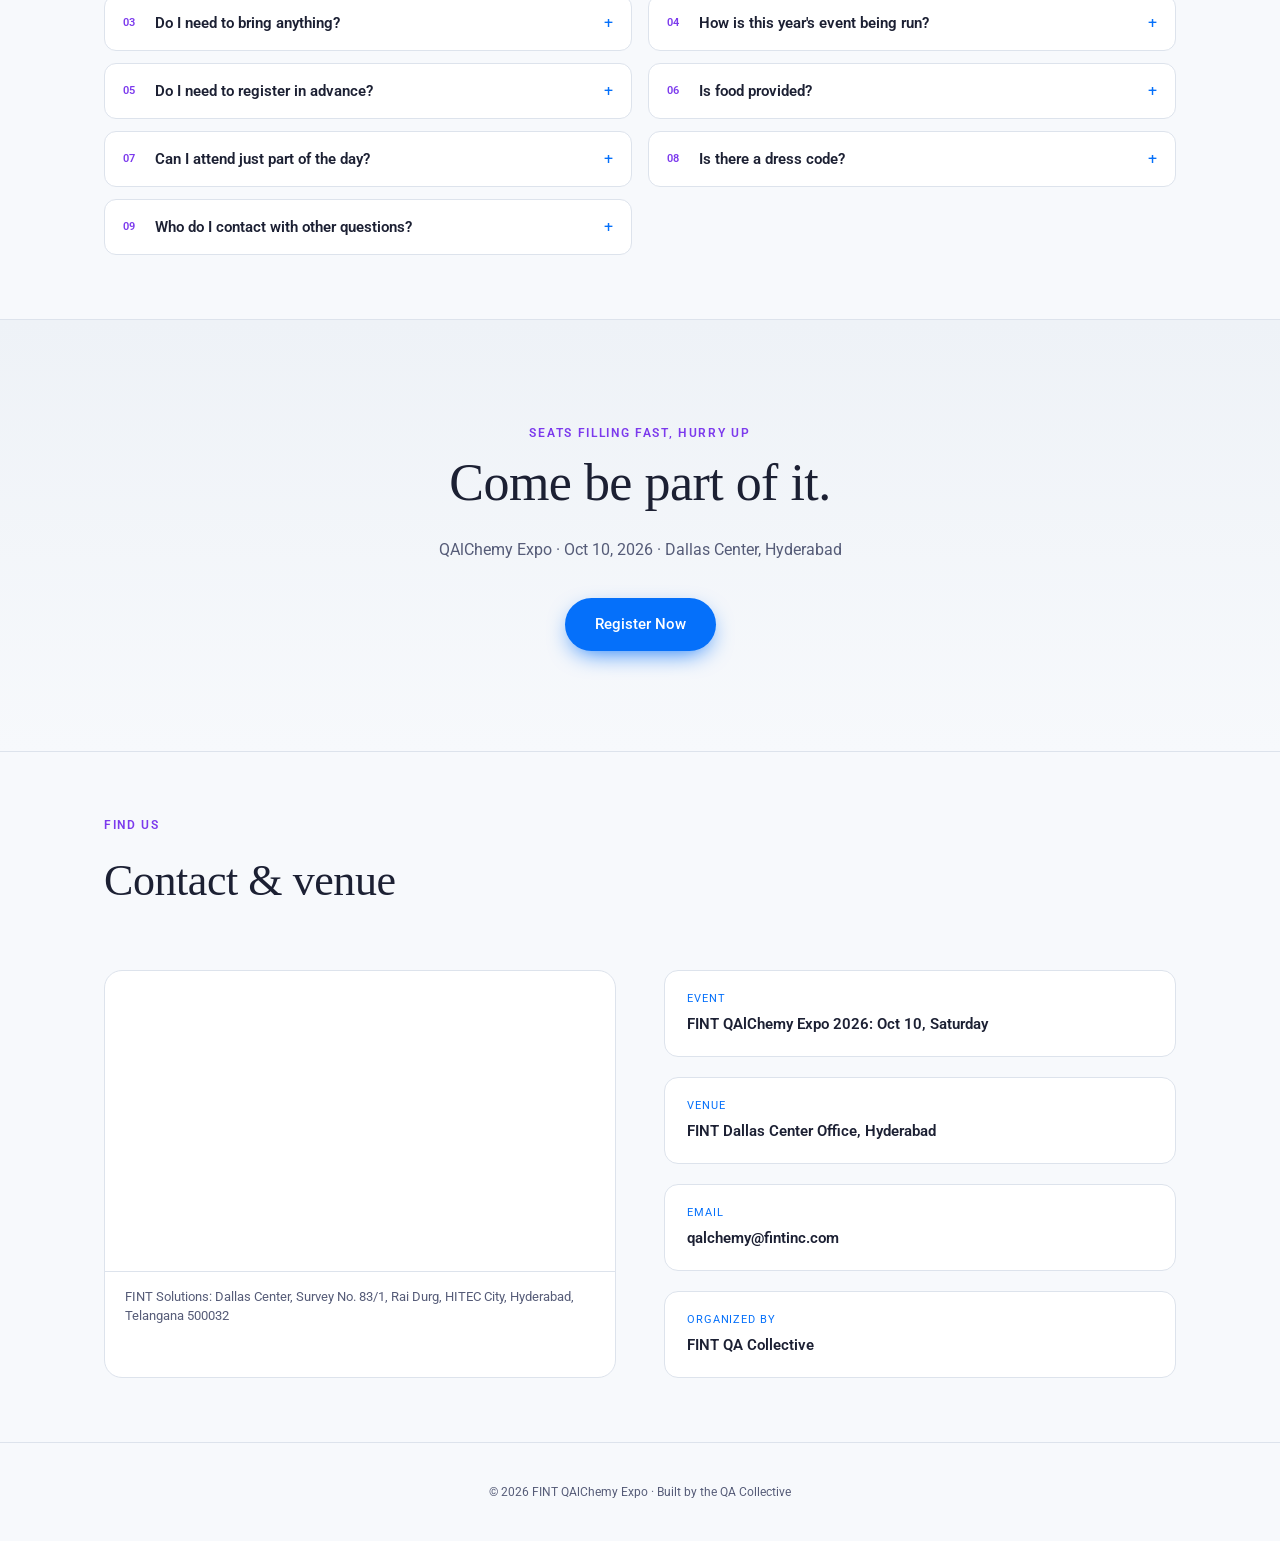
==== commit 8c37f8e0: "Update speaker roster: remove Nalinikanth, add photos and bios - Remove Nalinikanth Meesala as a spe" ====
--- a/index.html
+++ b/index.html
@@ -168,16 +168,19 @@
       <div class="agenda-row break"><div class="time">11:30 - 11:50 AM</div><div class="session">Break</div><div class="dur">20 min</div></div>
 
       <details class="agenda-row expandable">
-        <summary><div class="time">11:50 - 12:35 PM</div><div class="session">Securing Quality in the Age of AI<small>by Nalinikanth Meesala</small></div><div class="dur">45 min</div></summary>
+        <summary><div class="time">11:50 - 12:35 PM</div><div class="session">Securing Quality in the Age of AI</div><div class="dur">45 min</div></summary>
         <div class="agenda-detail">
           <p>Working title, full session details are coming soon.</p>
         </div>
       </details>
 
       <details class="agenda-row expandable">
-        <summary><div class="time">12:35 - 1:20 PM</div><div class="session">Field Notes from the Frontlines of QA<small>by Saravanan Paramasivan &amp; Bharath Yarra</small></div><div class="dur">45 min</div></summary>
-        <div class="agenda-detail">
-          <p>Working title, full session details are coming soon.</p>
+        <summary><div class="time">12:35 - 1:20 PM</div><div class="session">The AI Testing Trap: Are We Actually Saving Money?<small>by Saravanan Paramasivan &amp; Bharath Yarra</small></div><div class="dur">45 min</div></summary>
+        <div class="agenda-detail">
+          <p>AI is rapidly transforming software testing. From AI-powered test generation and self-healing automation to coding assistants and intelligent test analysis, the promise is compelling: faster automation, reduced effort, and lower testing costs. But are organizations actually saving money?</p>
+          <p>AI can reduce the effort required to create a test, yet introduce new costs through AI subscriptions, API usage, infrastructure, model selection, prompt engineering, validation of AI-generated tests, maintenance, governance, security, and human review. In some cases, the cost of building and maintaining an AI-powered testing solution can outweigh the productivity gains it delivers.</p>
+          <p>This session takes a practical look at the AI Testing Trap, where teams adopt AI because it promises efficiency without measuring the complete cost of ownership. The goal is not to discourage AI adoption. It is to help QA teams ask a more important question before adopting AI: "Are we actually saving money, or are we simply moving the cost somewhere else?"</p>
+          <p>Attendees will leave with a practical way to evaluate AI testing investments and make more informed decisions about where AI belongs in their QA strategy.</p>
         </div>
       </details>
 
@@ -298,6 +301,10 @@
         <p>You're welcome to, but the sessions build on each other and the workshop needs its full slot, so we'd recommend blocking out the whole day if you can.</p>
       </details>
       <details class="faq-item">
+        <summary>Is there a dress code?</summary>
+        <p>Nope, come in your normal office casuals. It's a working day at the office, not a formal event.</p>
+      </details>
+      <details class="faq-item">
         <summary>Who do I contact with other questions?</summary>
         <p>Reach out to the organizing team at <a href="mailto:qalchemy@fintinc.com" style="text-decoration:underline;">qalchemy@fintinc.com</a> and we'll get back to you.</p>
       </details>
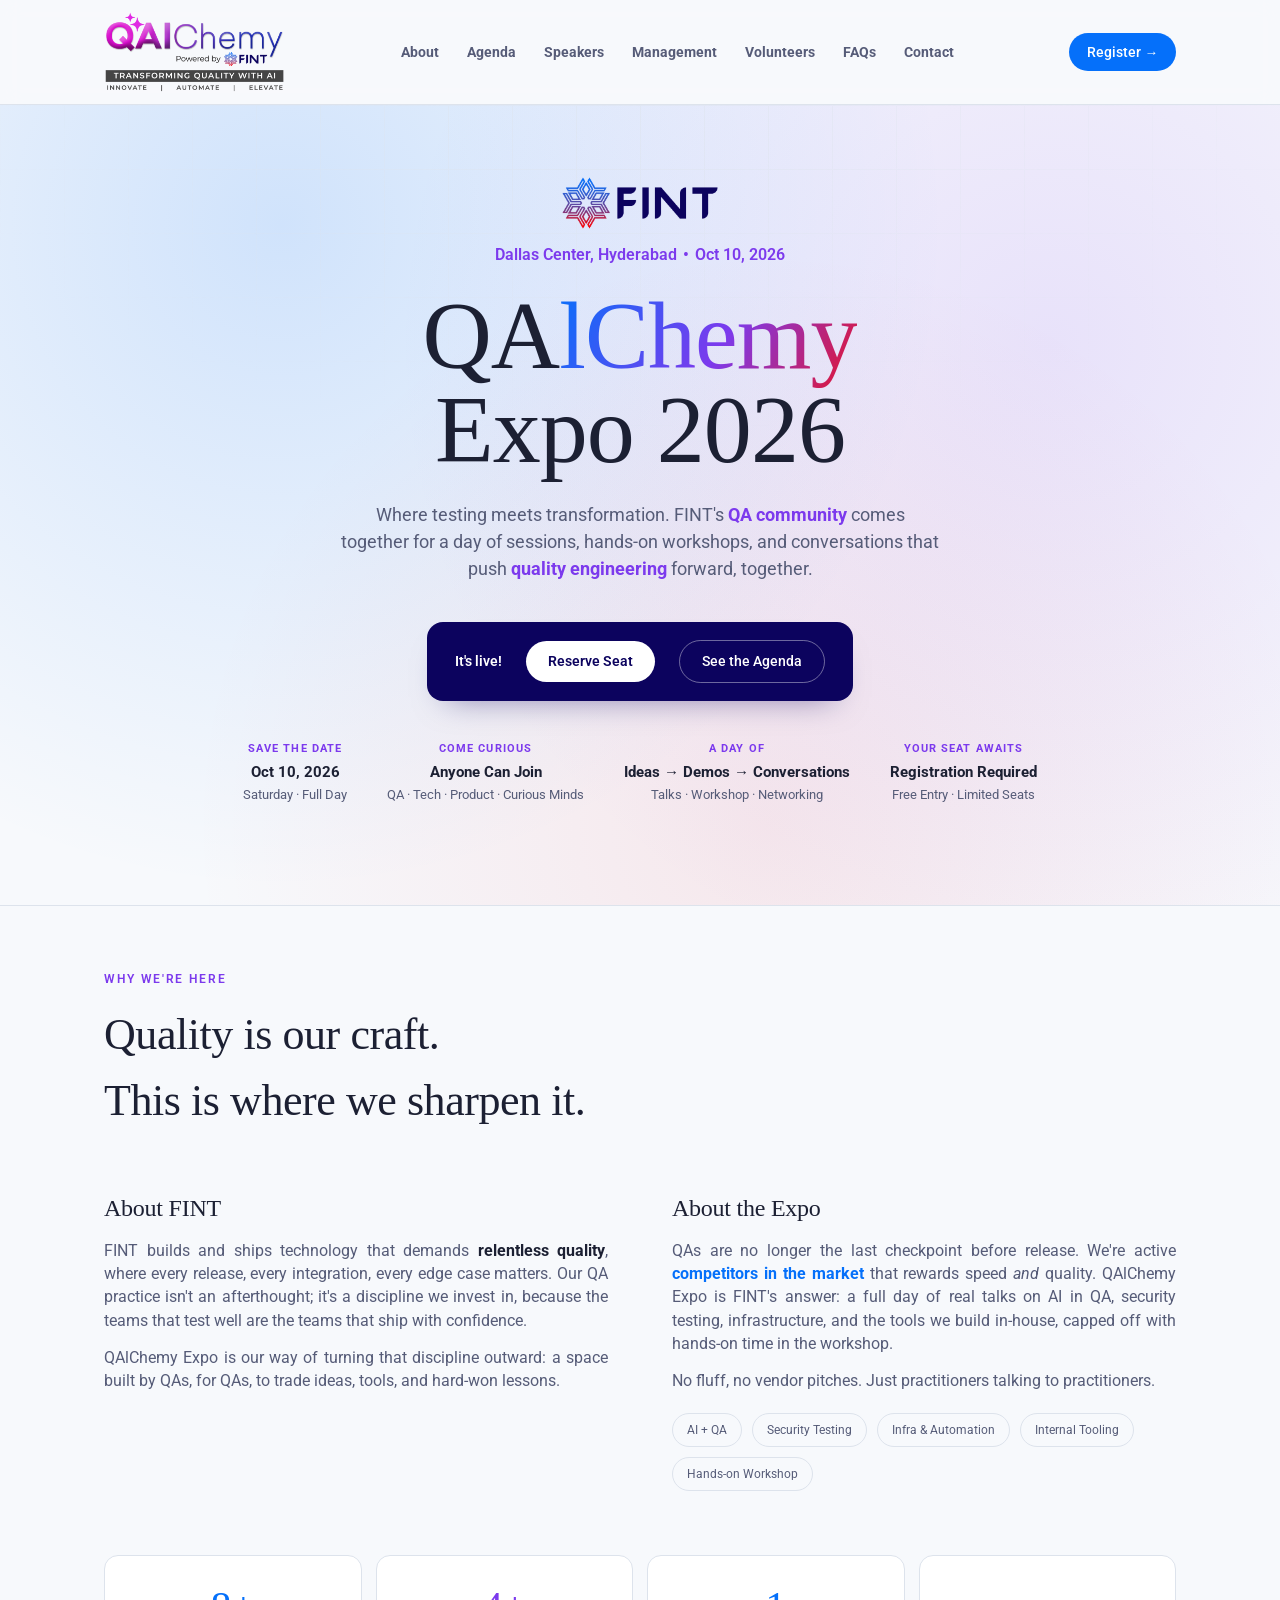
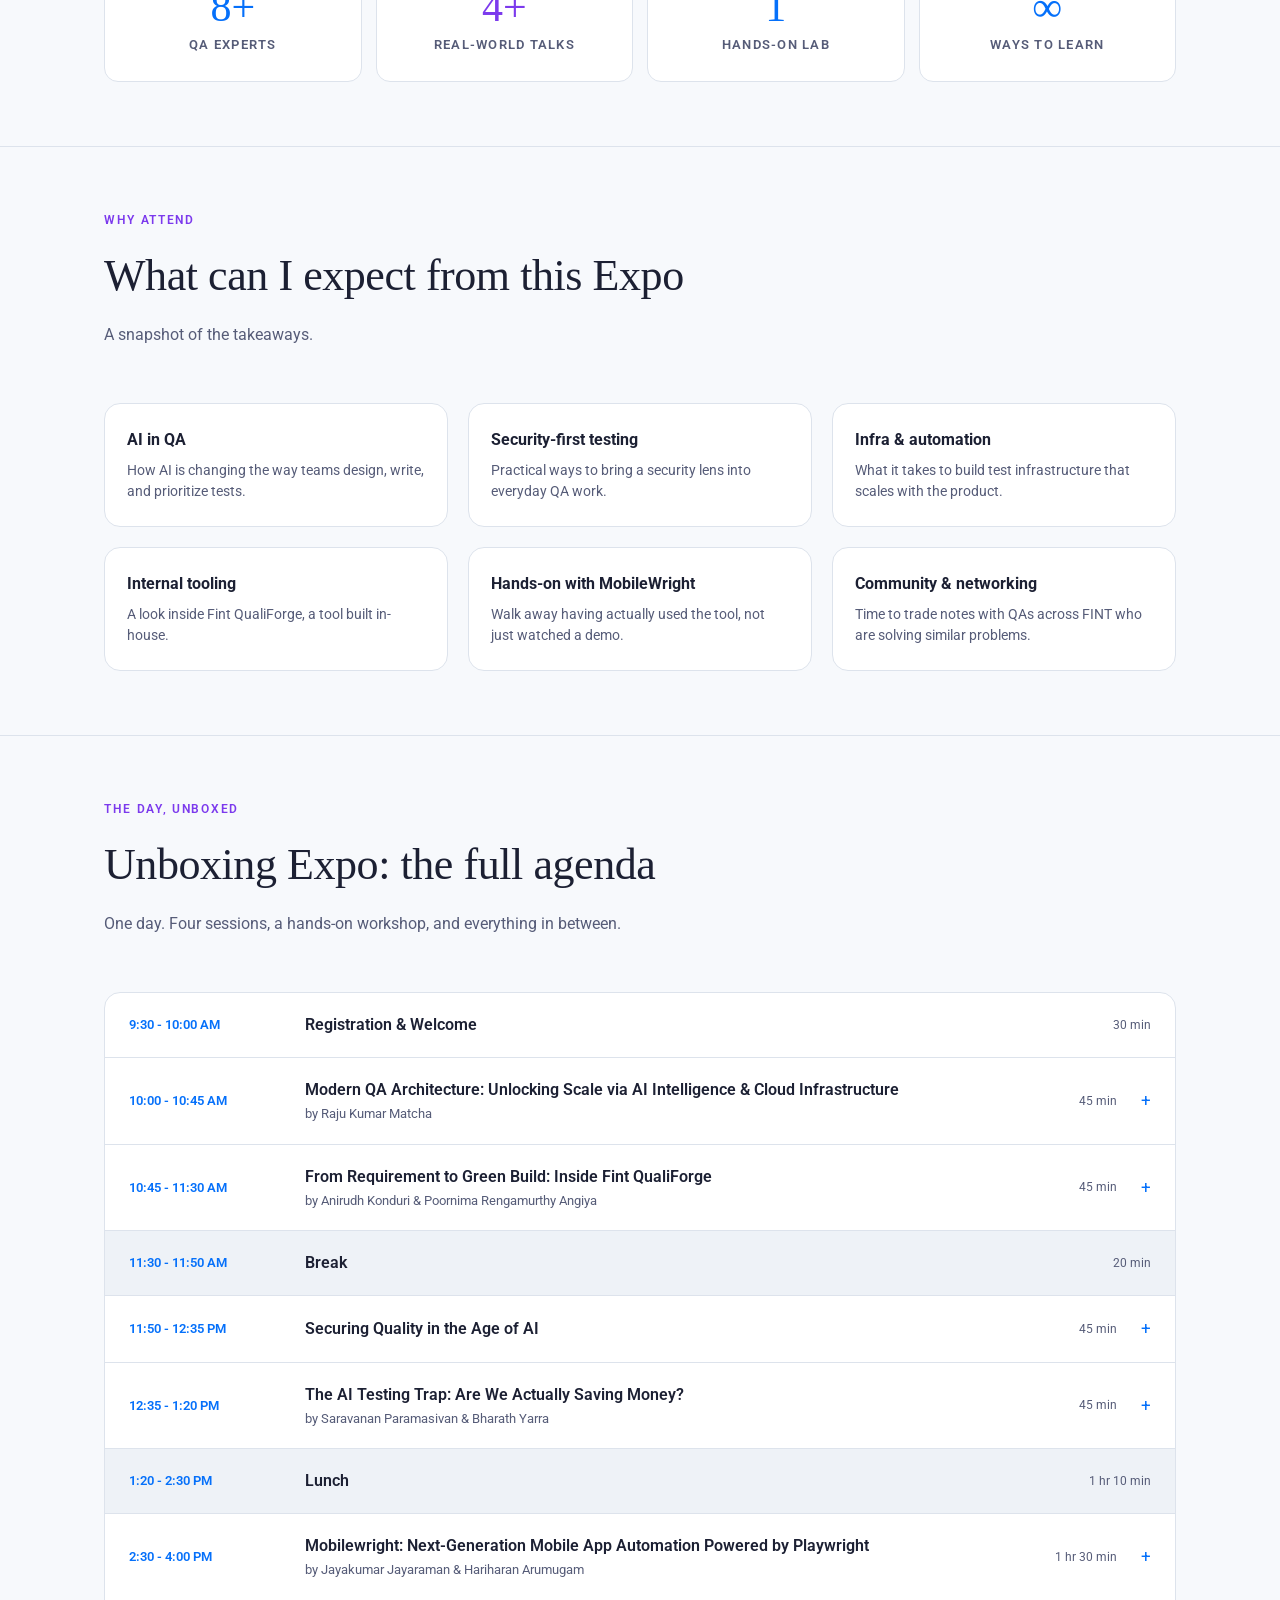
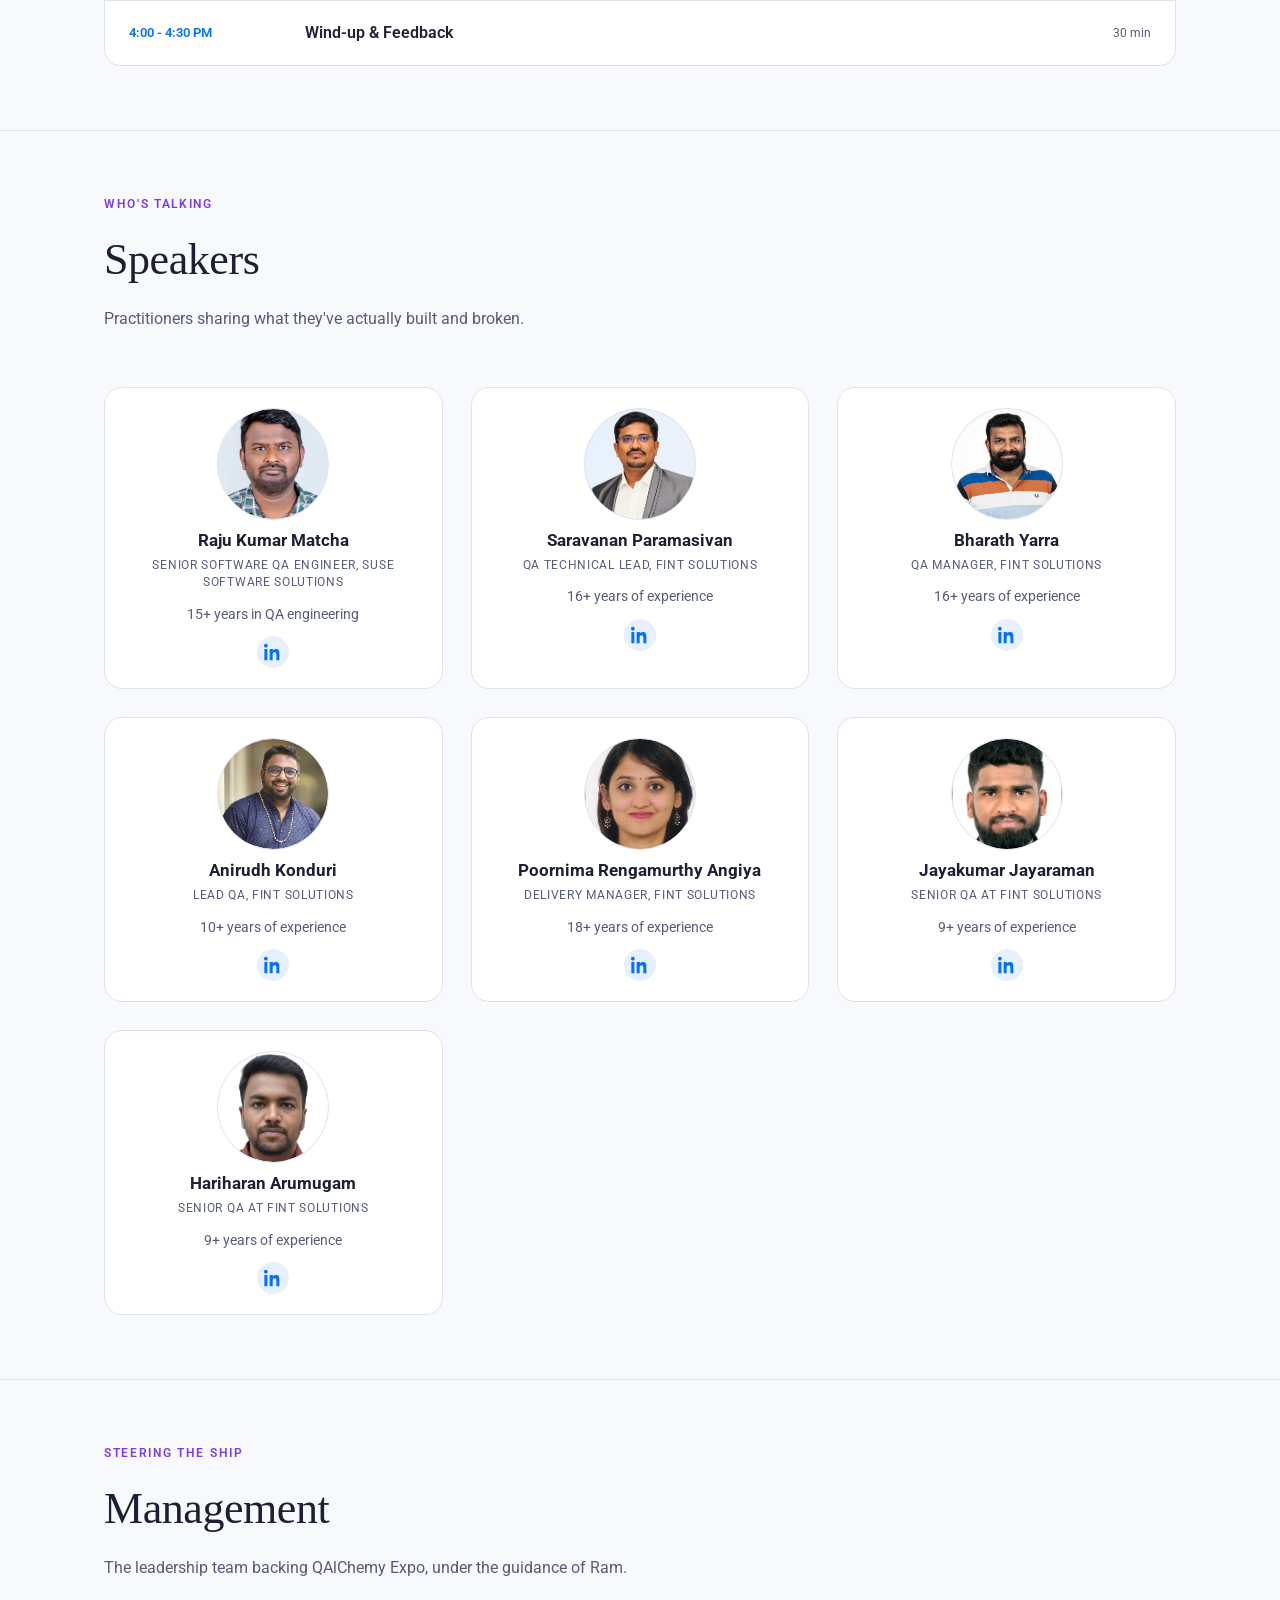
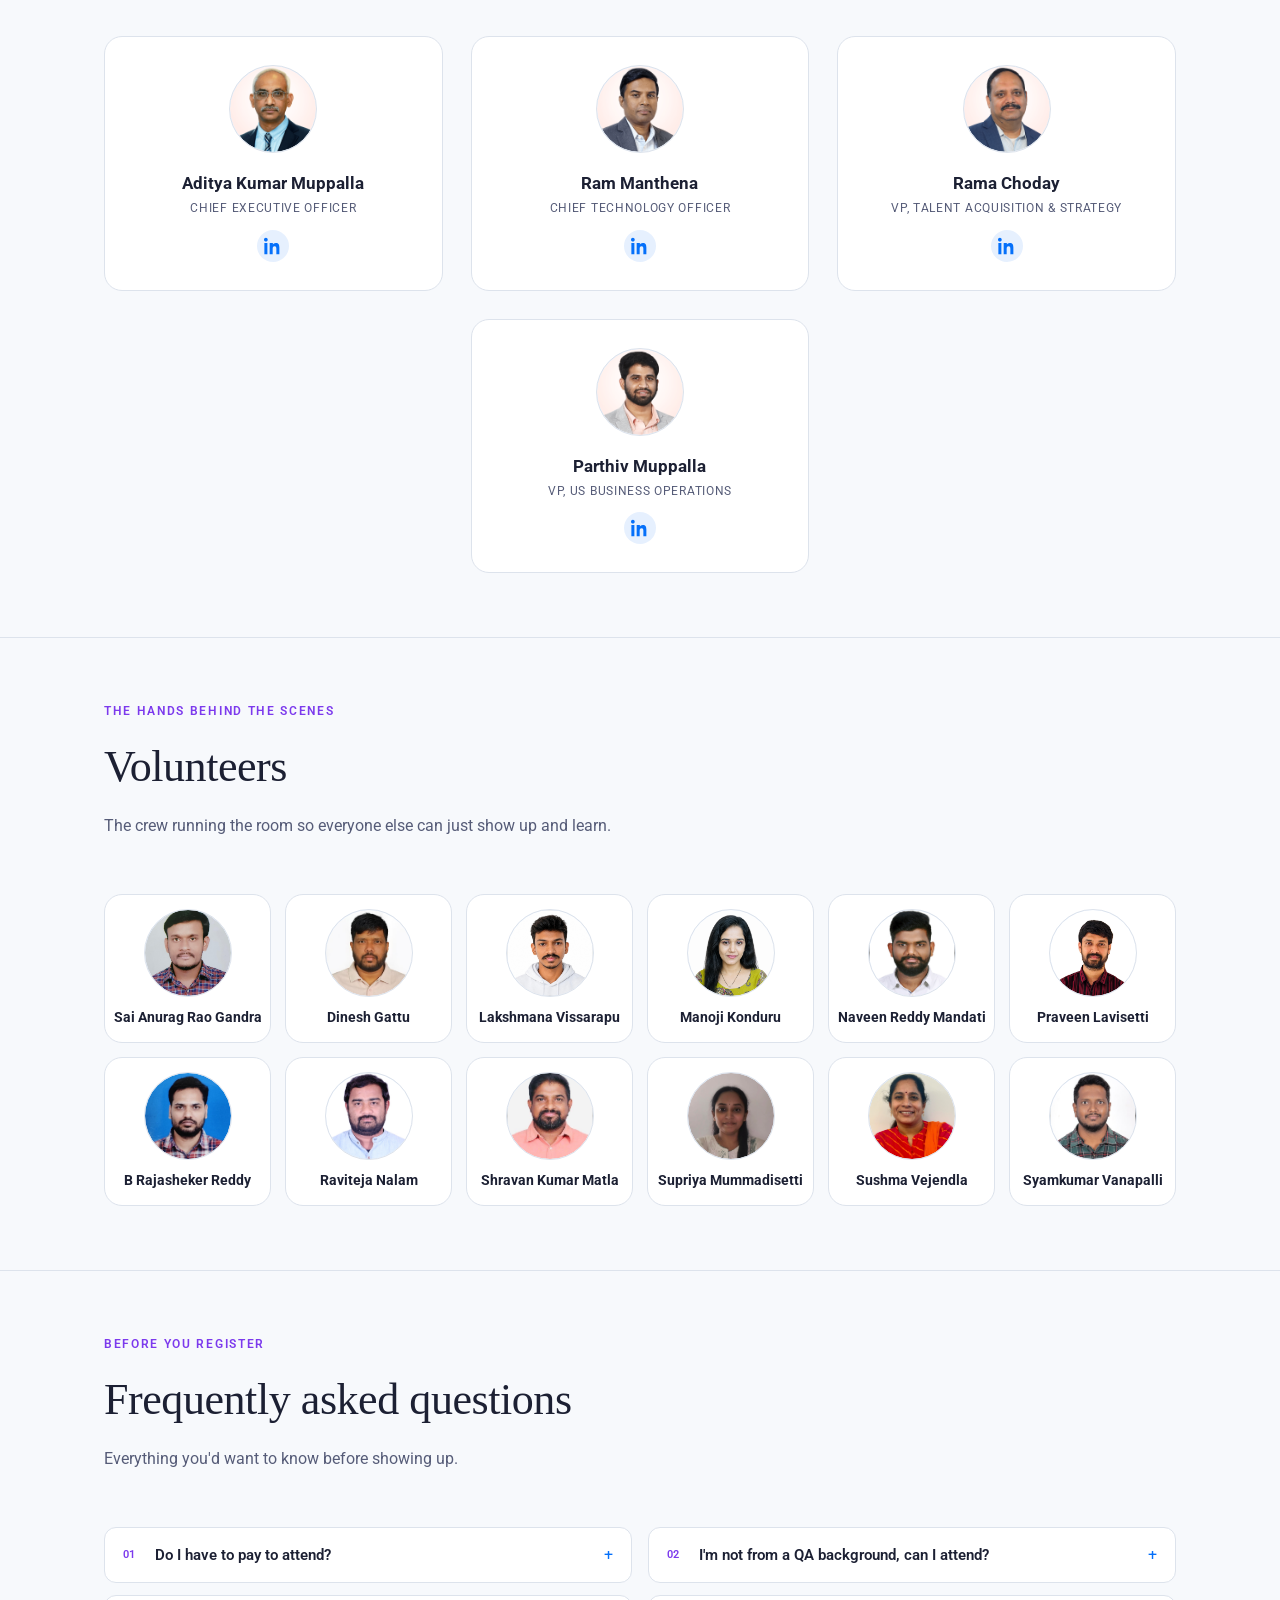
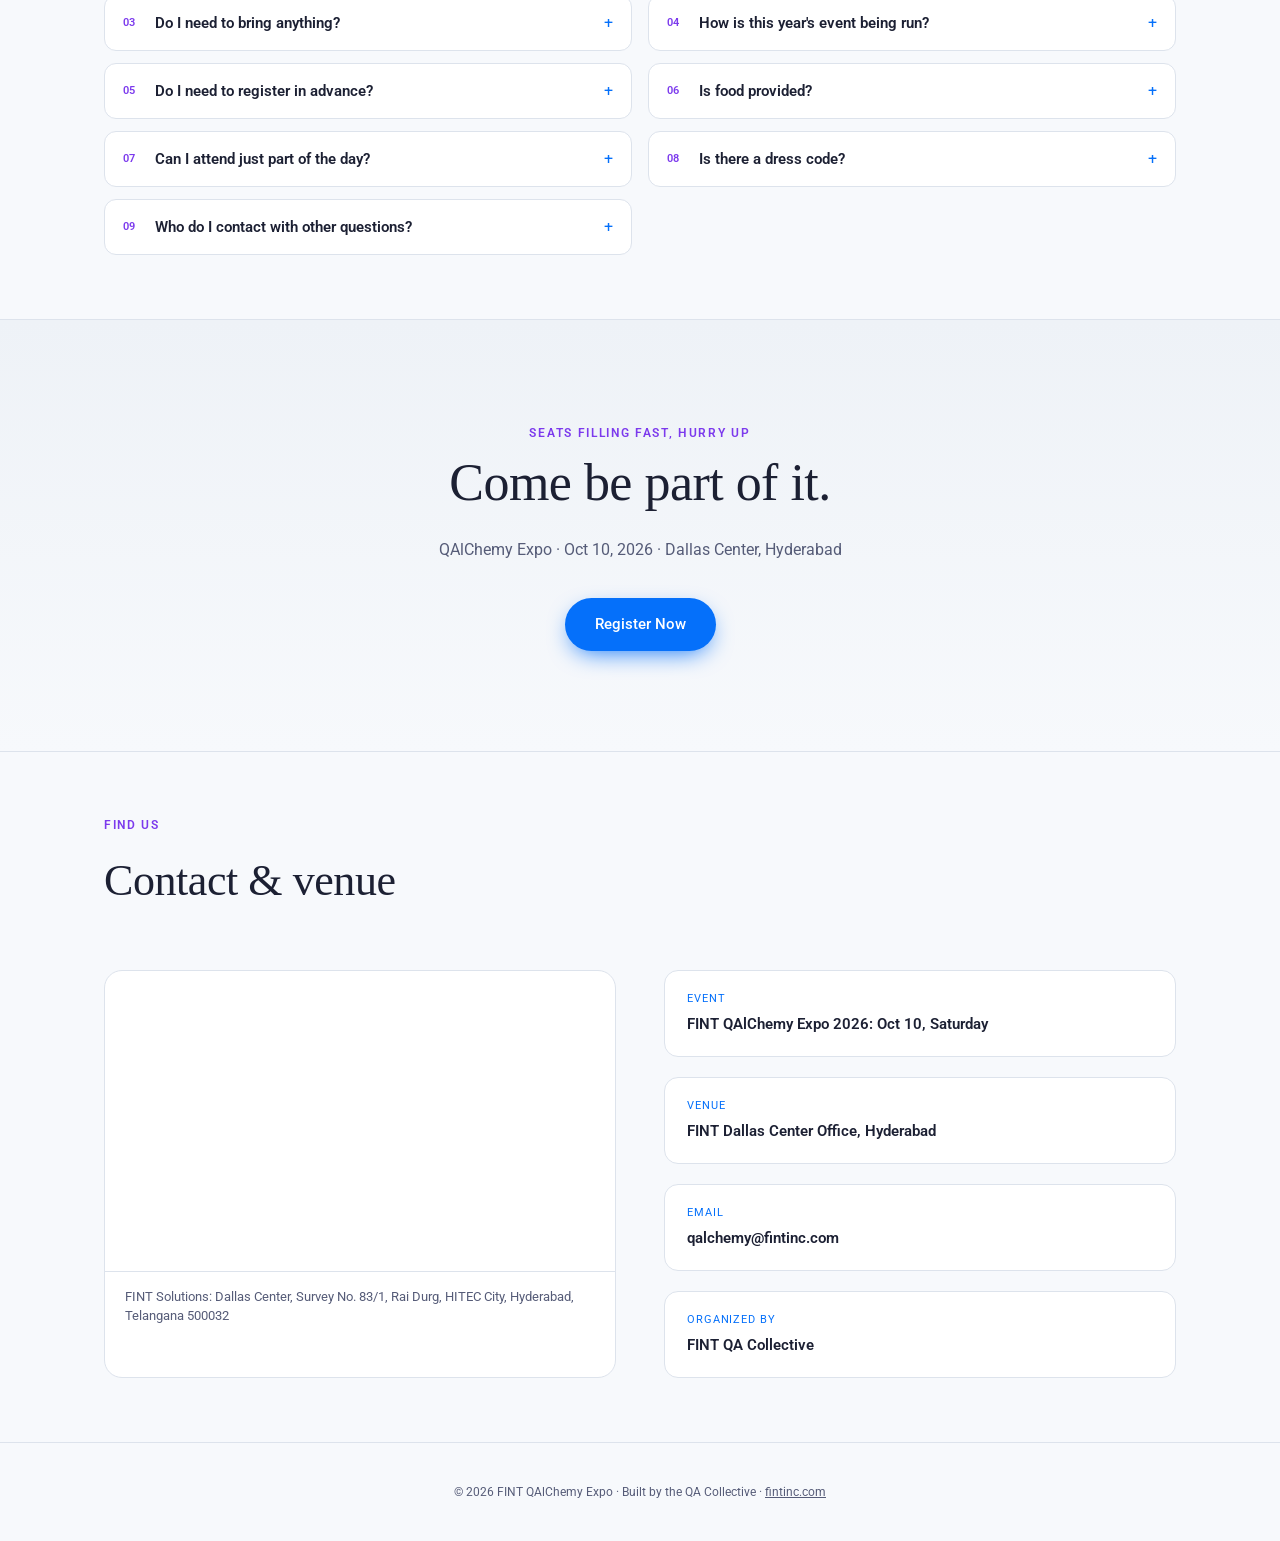
==== commit 236ddb32: "Force light theme, fix countdown banner dark-mode contrast, recolor stat - Remove prefers-color-sche" ====
--- a/index.html
+++ b/index.html
@@ -89,7 +89,7 @@
     <div class="stat-strip">
       <div class="stat"><span class="num" style="color:var(--teal);">8+</span><span class="label">QA Experts</span></div>
       <div class="stat"><span class="num" style="color:var(--purple);">4+</span><span class="label">Real-World Talks</span></div>
-      <div class="stat"><span class="num" style="color:var(--red);">1</span><span class="label">Hands-On Lab</span></div>
+      <div class="stat"><span class="num" style="color:var(--teal);">1</span><span class="label">Hands-On Lab</span></div>
       <div class="stat"><span class="num">&#8734;</span><span class="label">Ways to Learn</span></div>
     </div>
   </div>
@@ -355,7 +355,7 @@
 </section>
 
 <footer>
-  <div class="wrap">&copy; 2026 FINT QAlChemy Expo &middot; Built by the QA Collective</div>
+  <div class="wrap">&copy; 2026 FINT QAlChemy Expo &middot; Built by the QA Collective &middot; <a href="https://www.fintinc.com" target="_blank" rel="noopener" style="text-decoration:underline;">fintinc.com</a></div>
 </footer>
 
 <script src="js/main.js"></script>
--- a/css/style.css
+++ b/css/style.css
@@ -2,6 +2,7 @@
   --teal:#0570fa;
   --teal-soft:#0570fa1a;
   --navy:#0c035e;
+  --ink-navy:#0c035e;
   --purple:#7c3aed;
   --red:#e5142a;
   --paper:#f7f9fc;
@@ -13,21 +14,6 @@
   --gradient-brand: linear-gradient(120deg, #0570fa 0%, #7c3aed 55%, #e5142a 100%);
   --gradient-brand-dark: linear-gradient(120deg, #0c035e 0%, #4a2189 45%, #8f1f3a 100%);
   --accent-glow: radial-gradient(circle at 22% 15%, rgba(5,112,250,.16), transparent 55%), radial-gradient(circle at 82% 30%, rgba(124,58,237,.12), transparent 55%), radial-gradient(circle at 60% 90%, rgba(229,20,42,.08), transparent 55%);
-}
-@media (prefers-color-scheme: dark){
-  :root:not([data-theme="light"]){
-    --teal:#4da3ff;
-    --teal-soft:#4da3ff1a;
-    --navy:#c9d3ff;
-    --purple:#a78bfa;
-    --red:#f87171;
-    --paper:#0b0f19;
-    --graphite:#eef1ff;
-    --graphite-soft:#a6adc9;
-    --border:#232a3a;
-    --card:#131826;
-    --paper-2:#161d2c;
-  }
 }
 :root[data-theme="dark"]{
   --teal:#4da3ff;
@@ -314,7 +300,7 @@
   display:flex;align-items:center;justify-content:center;flex-wrap:wrap;
   gap:24px;margin:0 auto 40px;padding:18px 28px;
   width:fit-content;max-width:100%;border-radius:16px;
-  background:var(--navy);
+  background:var(--ink-navy);
   box-shadow:0 16px 32px -20px rgba(12,3,94,.5);
   text-align:left;
 }
@@ -333,7 +319,7 @@
   text-transform:uppercase;letter-spacing:.08em;color:#c9d3ff;margin-top:4px;
 }
 .countdown-cta{
-  background:#fff;color:var(--navy);padding:10px 22px;font-size:14px;font-weight:600;
+  background:#fff;color:var(--ink-navy);padding:10px 22px;font-size:14px;font-weight:600;
   box-shadow:none;
 }
 .countdown-cta:hover{background:var(--teal);color:#fff;transform:translateY(-2px);}
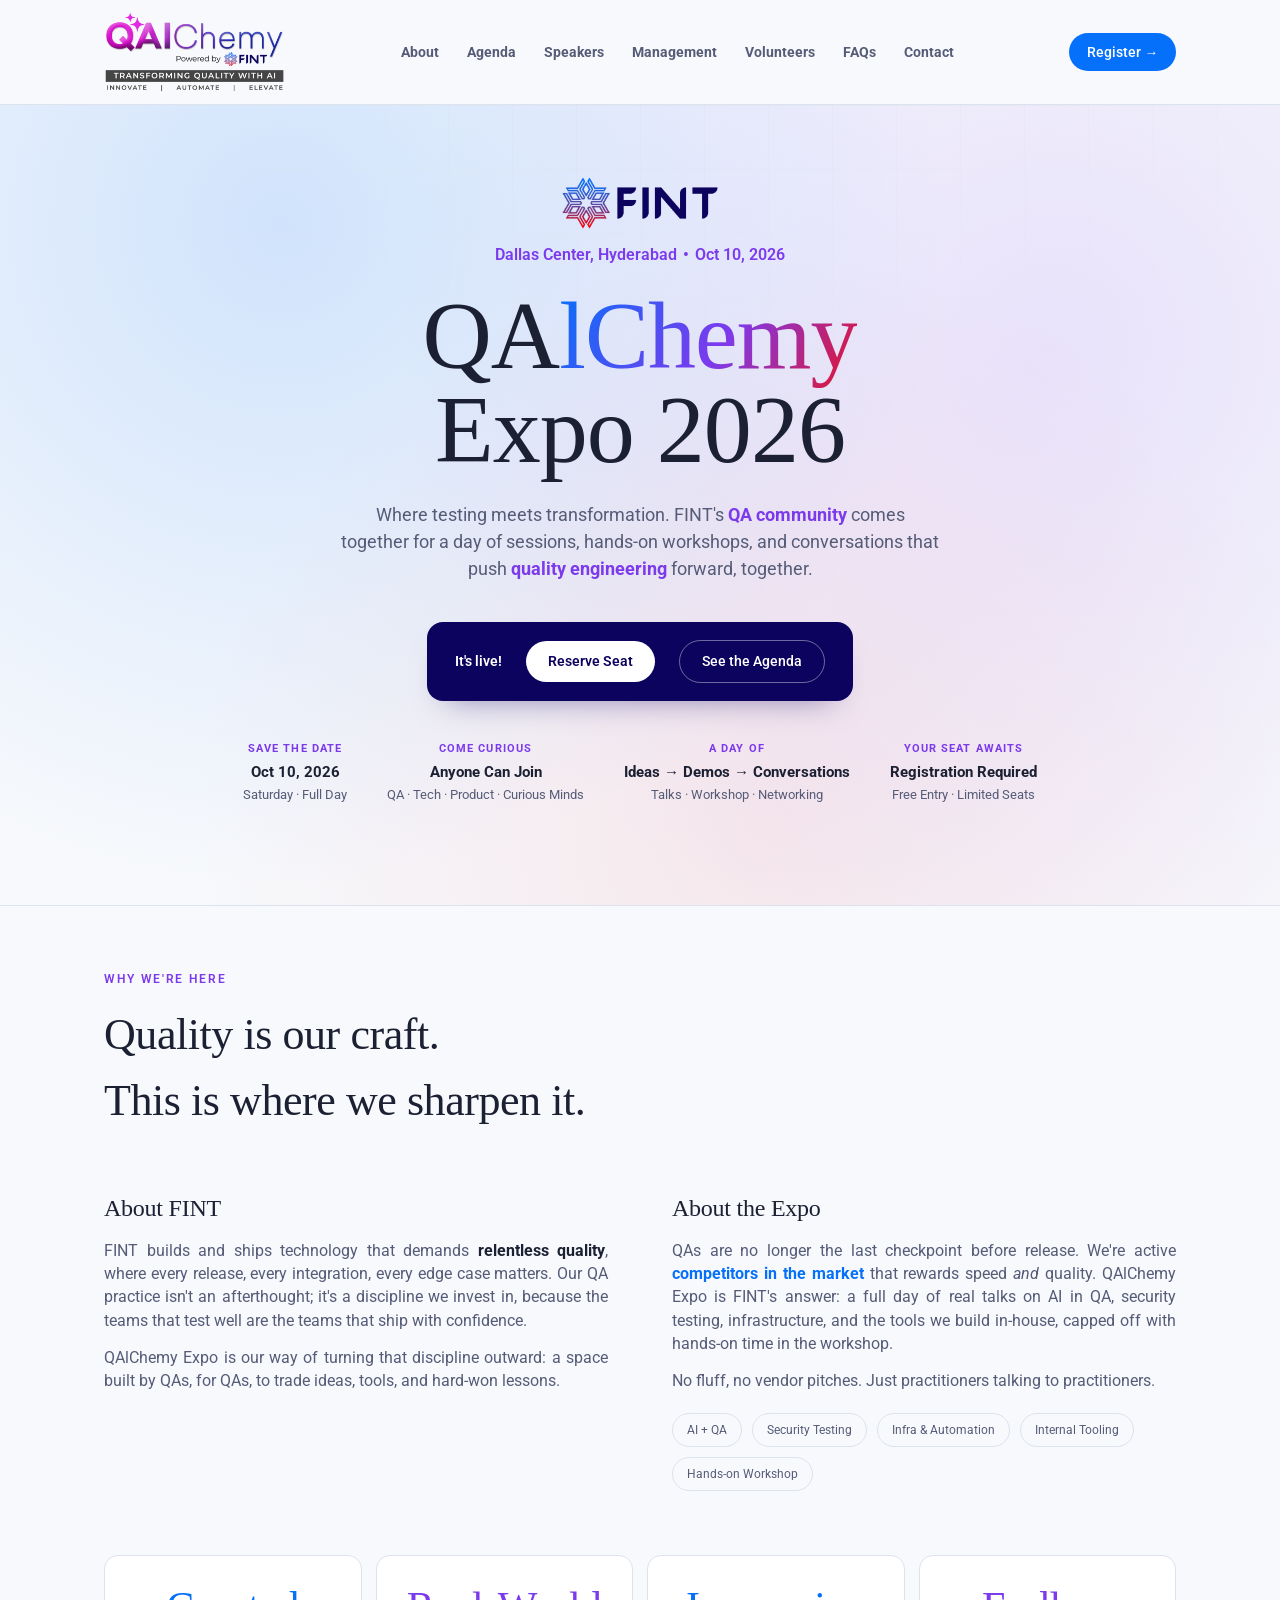
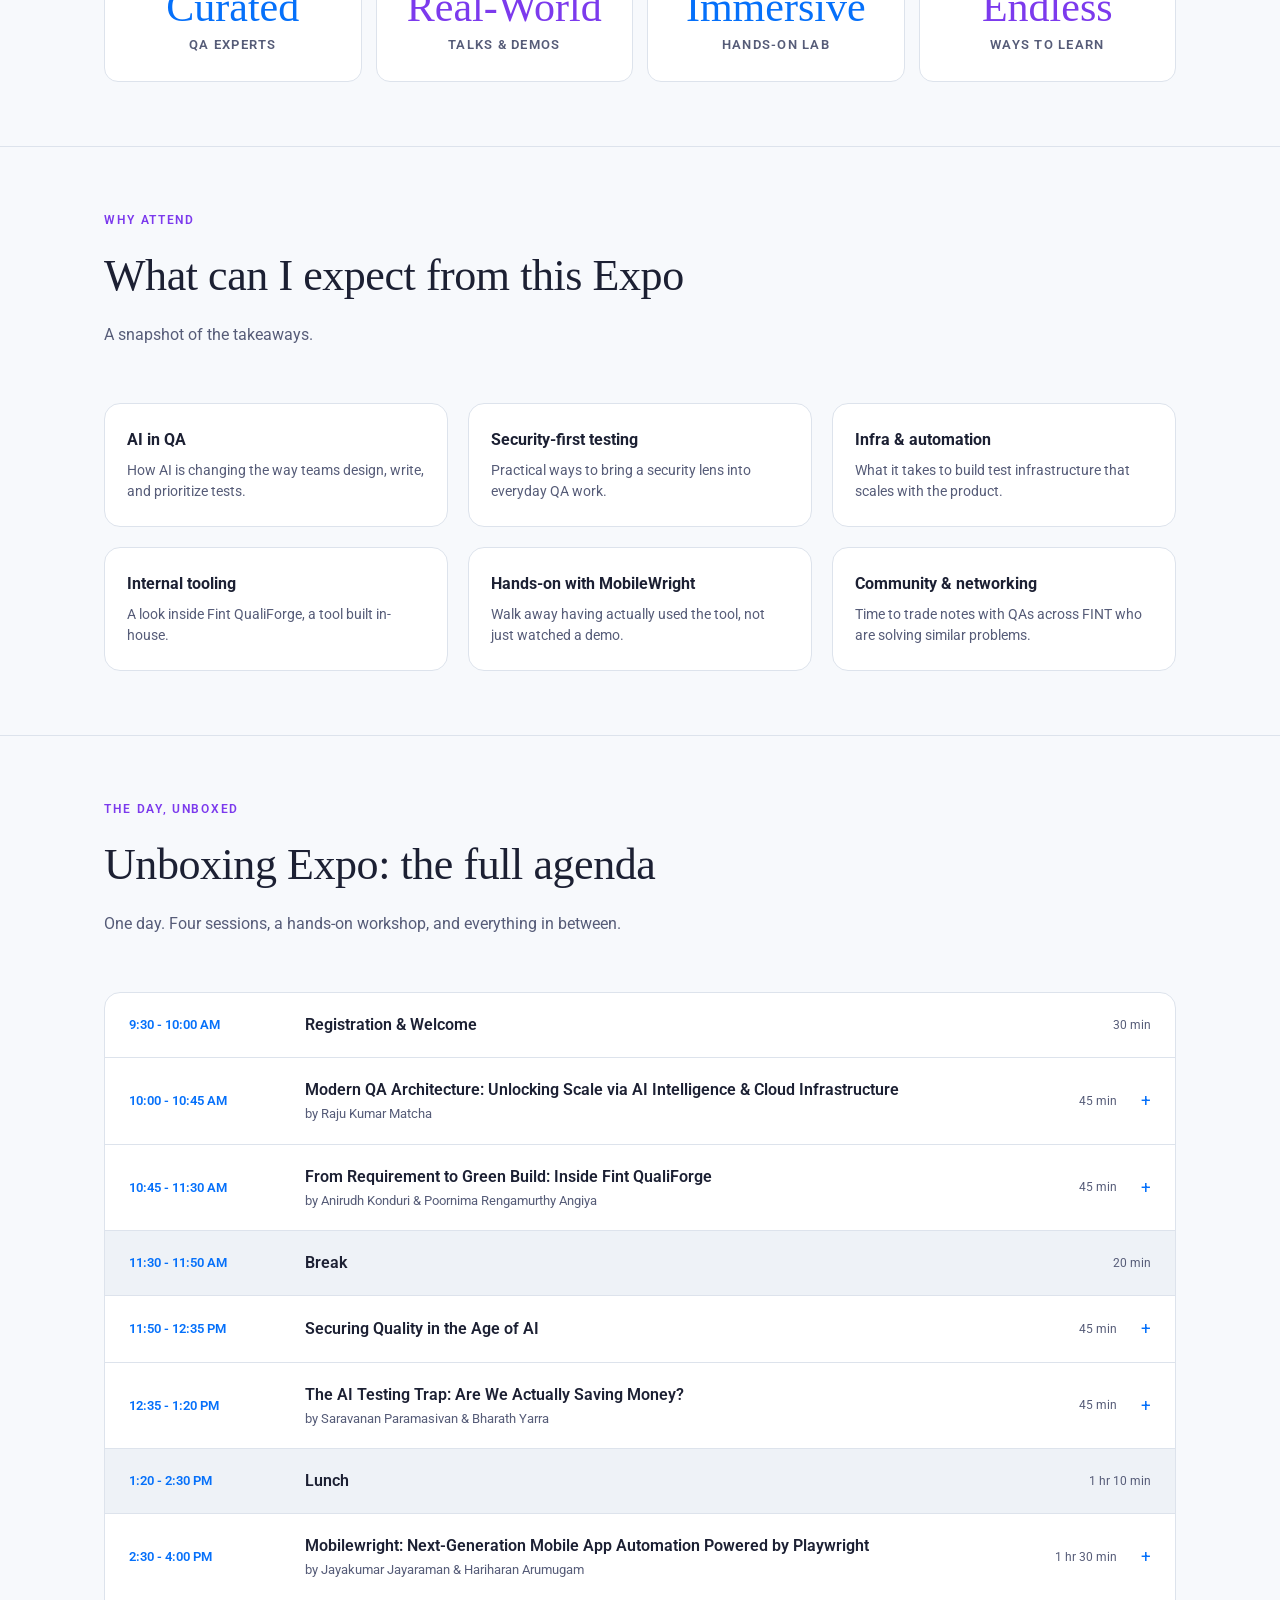
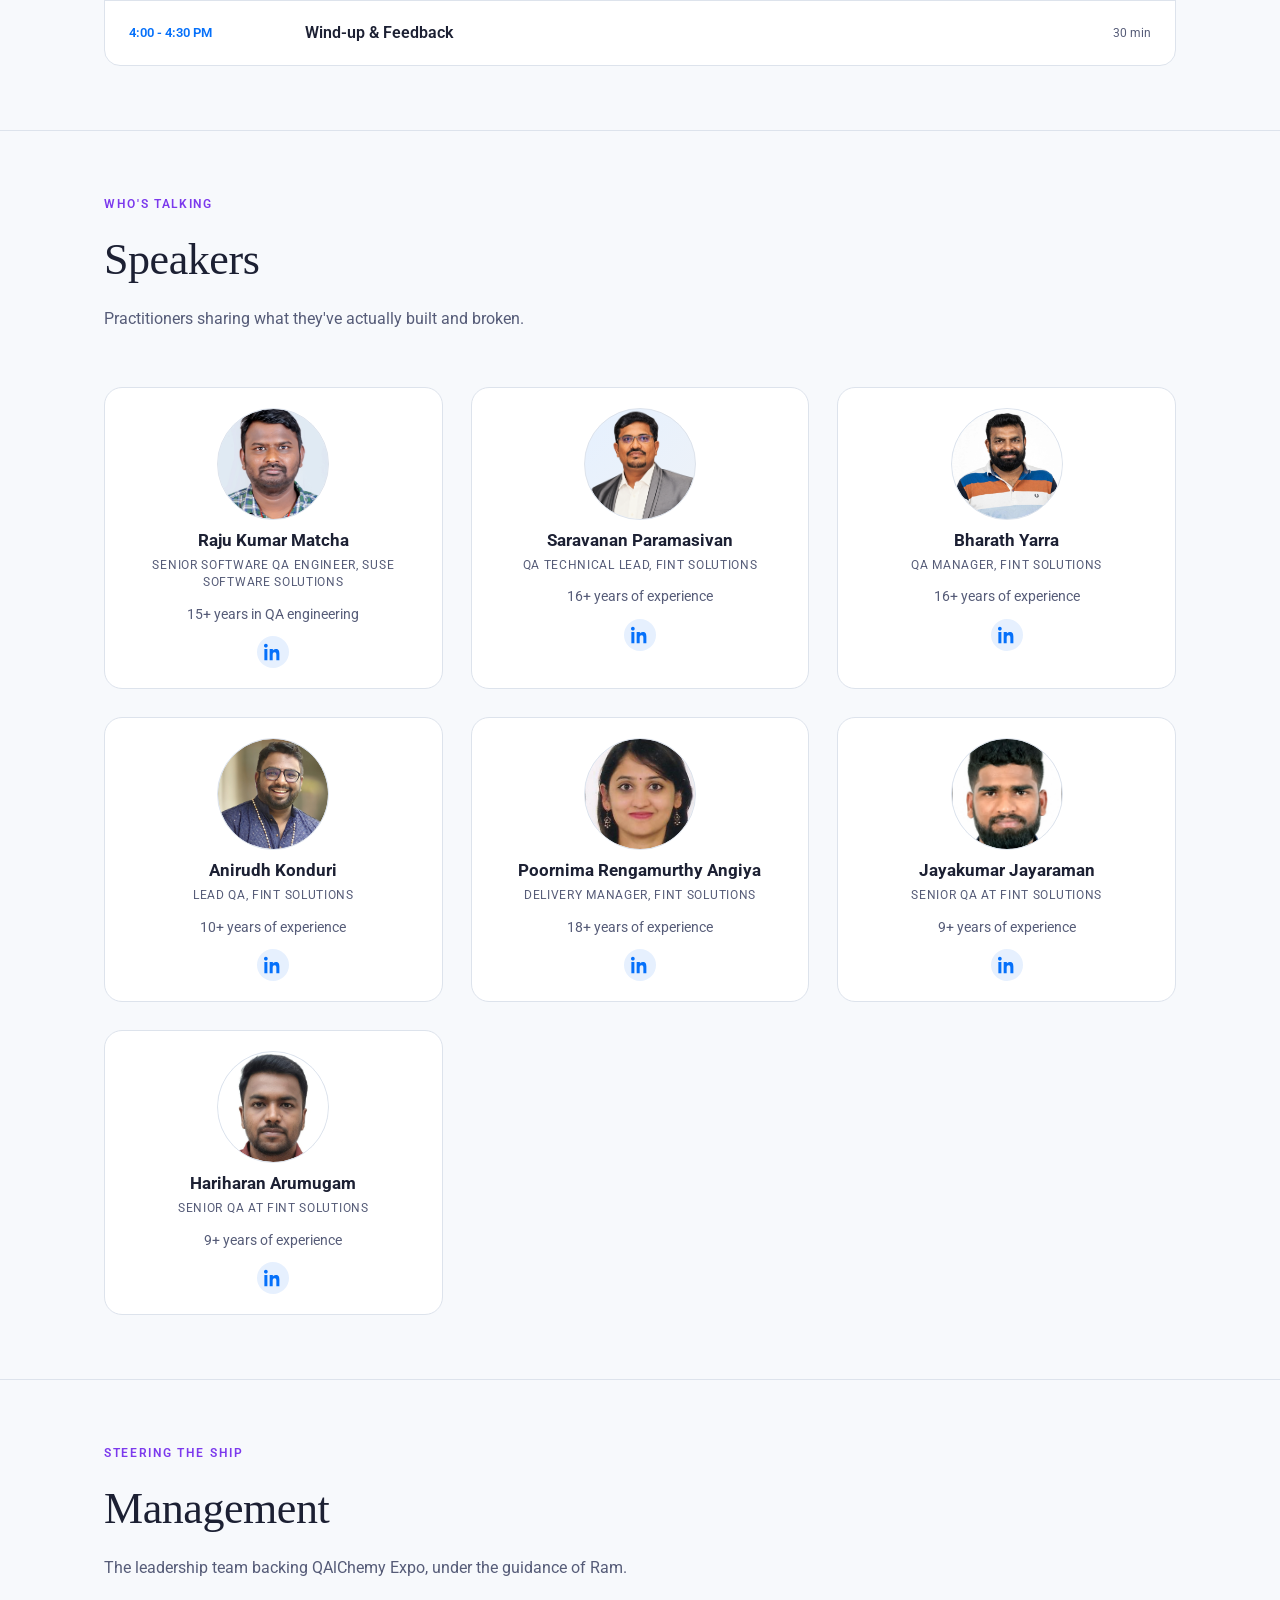
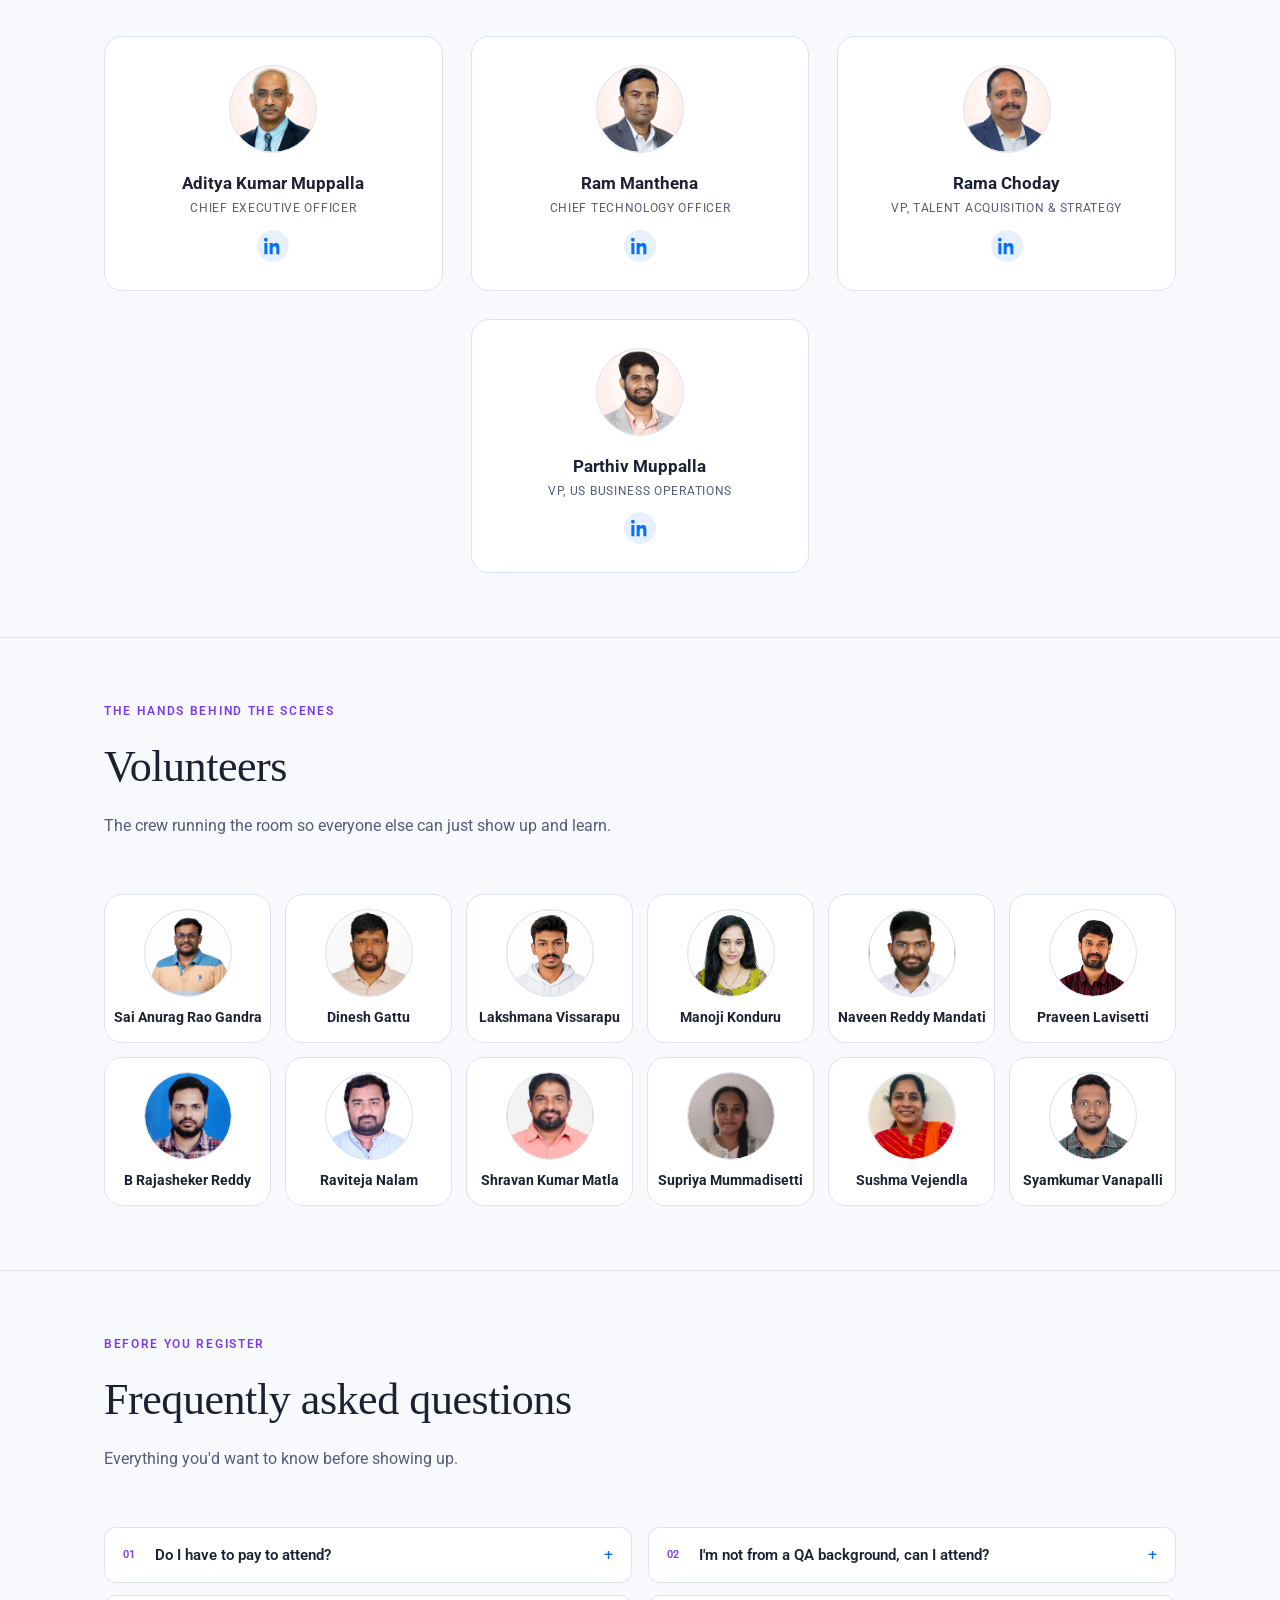
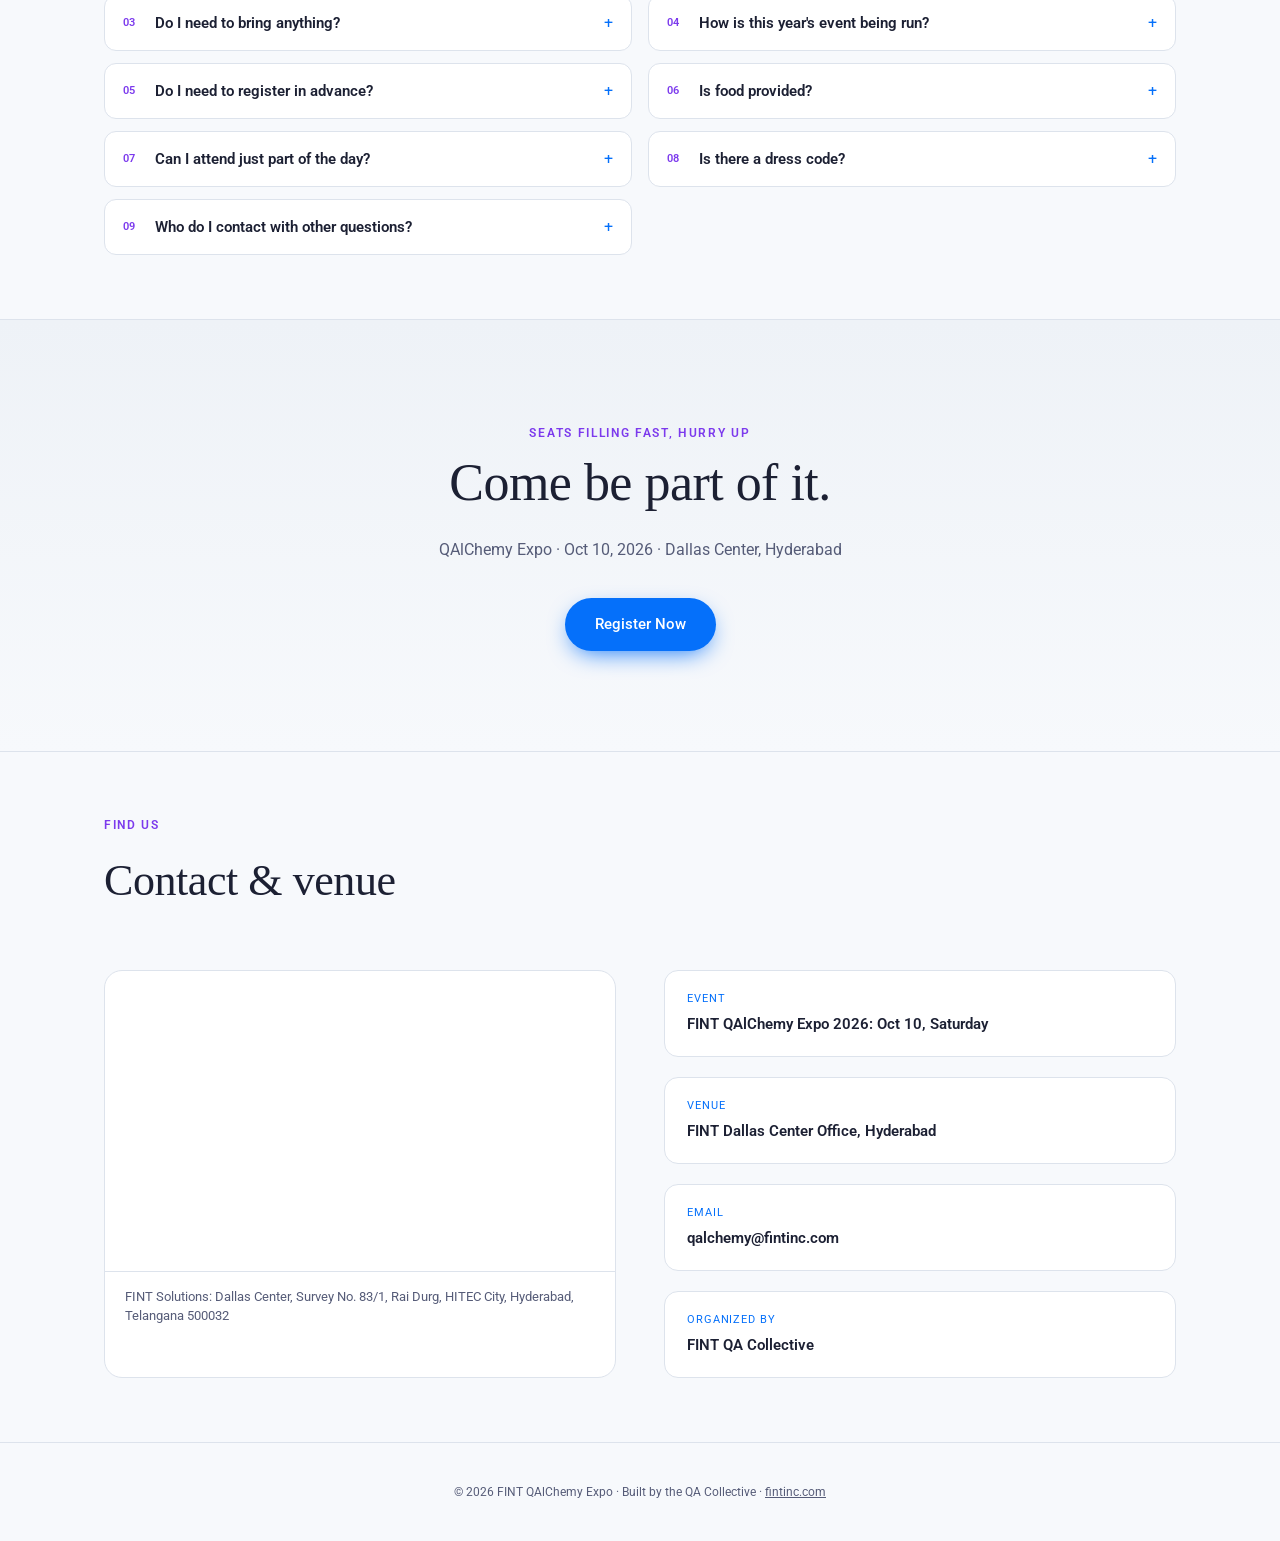
==== commit dec20f6b: "Replace stat counts with punchy words, adjust Endless color Swap thin numeric stats (8+, 4+, 1) for " ====
--- a/index.html
+++ b/index.html
@@ -87,10 +87,10 @@
     </div>
 
     <div class="stat-strip">
-      <div class="stat"><span class="num" style="color:var(--teal);">8+</span><span class="label">QA Experts</span></div>
-      <div class="stat"><span class="num" style="color:var(--purple);">4+</span><span class="label">Real-World Talks</span></div>
-      <div class="stat"><span class="num" style="color:var(--teal);">1</span><span class="label">Hands-On Lab</span></div>
-      <div class="stat"><span class="num">&#8734;</span><span class="label">Ways to Learn</span></div>
+      <div class="stat"><span class="num" style="color:var(--teal);">Curated</span><span class="label">QA Experts</span></div>
+      <div class="stat"><span class="num" style="color:var(--purple);">Real-World</span><span class="label">Talks &amp; Demos</span></div>
+      <div class="stat"><span class="num" style="color:var(--teal);">Immersive</span><span class="label">Hands-On Lab</span></div>
+      <div class="stat"><span class="num" style="color:var(--purple);">Endless</span><span class="label">Ways to Learn</span></div>
     </div>
   </div>
 </section>
--- a/css/style.css
+++ b/css/style.css
@@ -75,8 +75,6 @@
   .brand{font-size:11px;gap:6px;}
   .brand-logo{height:56px;max-height:56px;}
   .navcta{padding:9px 14px;font-size:12px;}
-  .navcta .full{display:none;}
-  .navcta .short{display:inline;}
 }
 
 /* HERO */
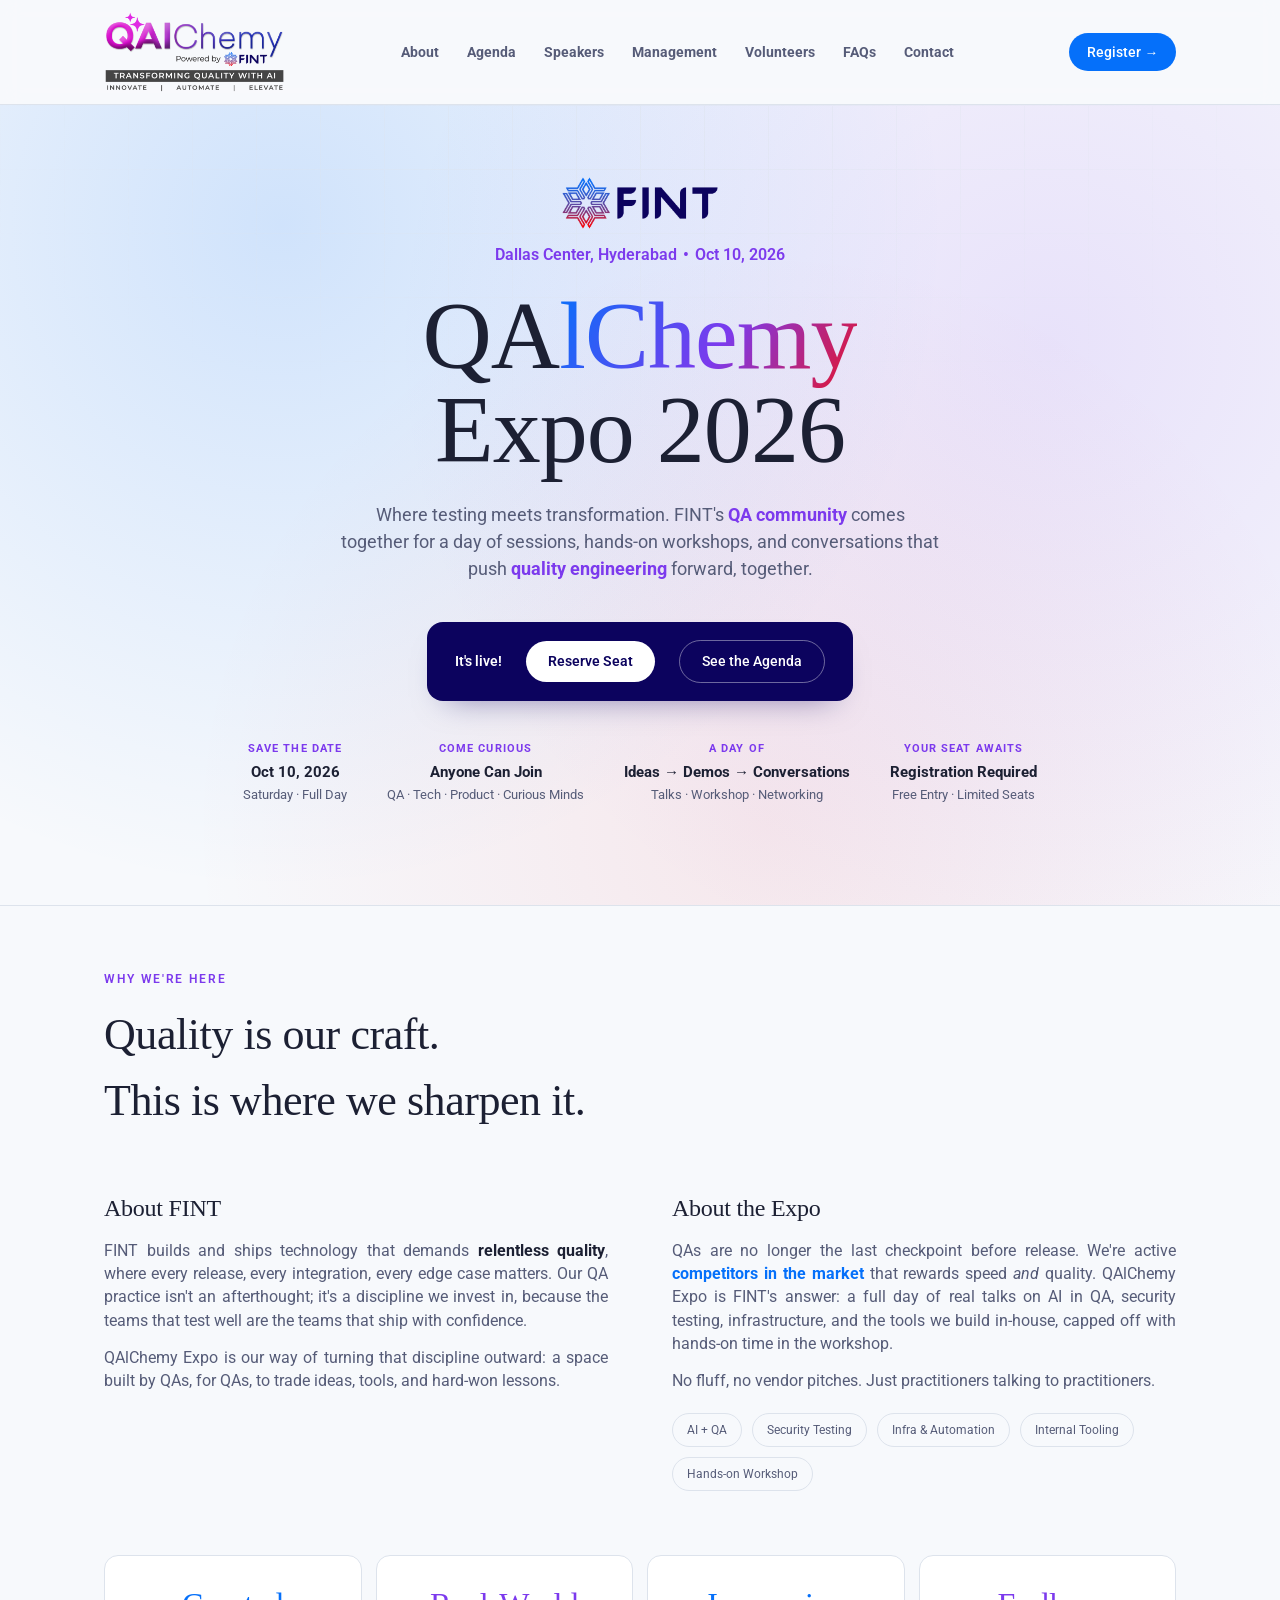
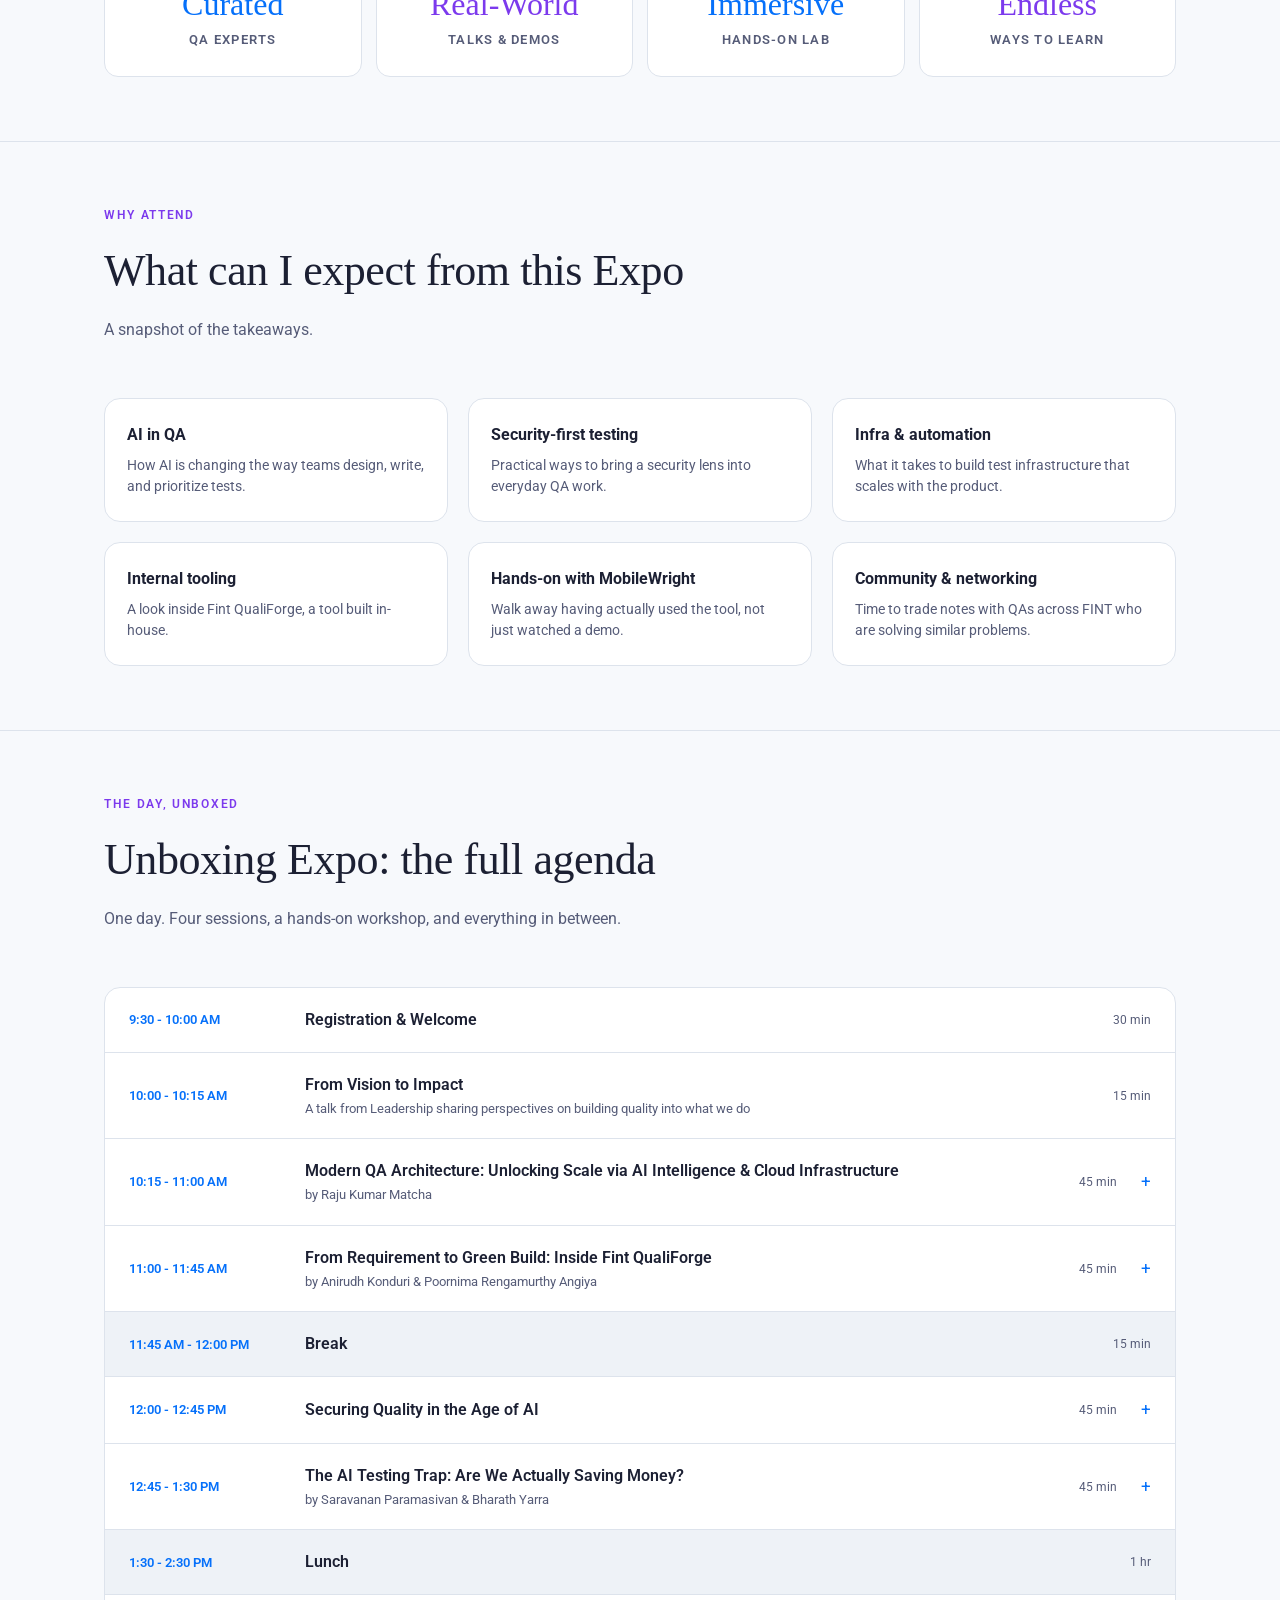
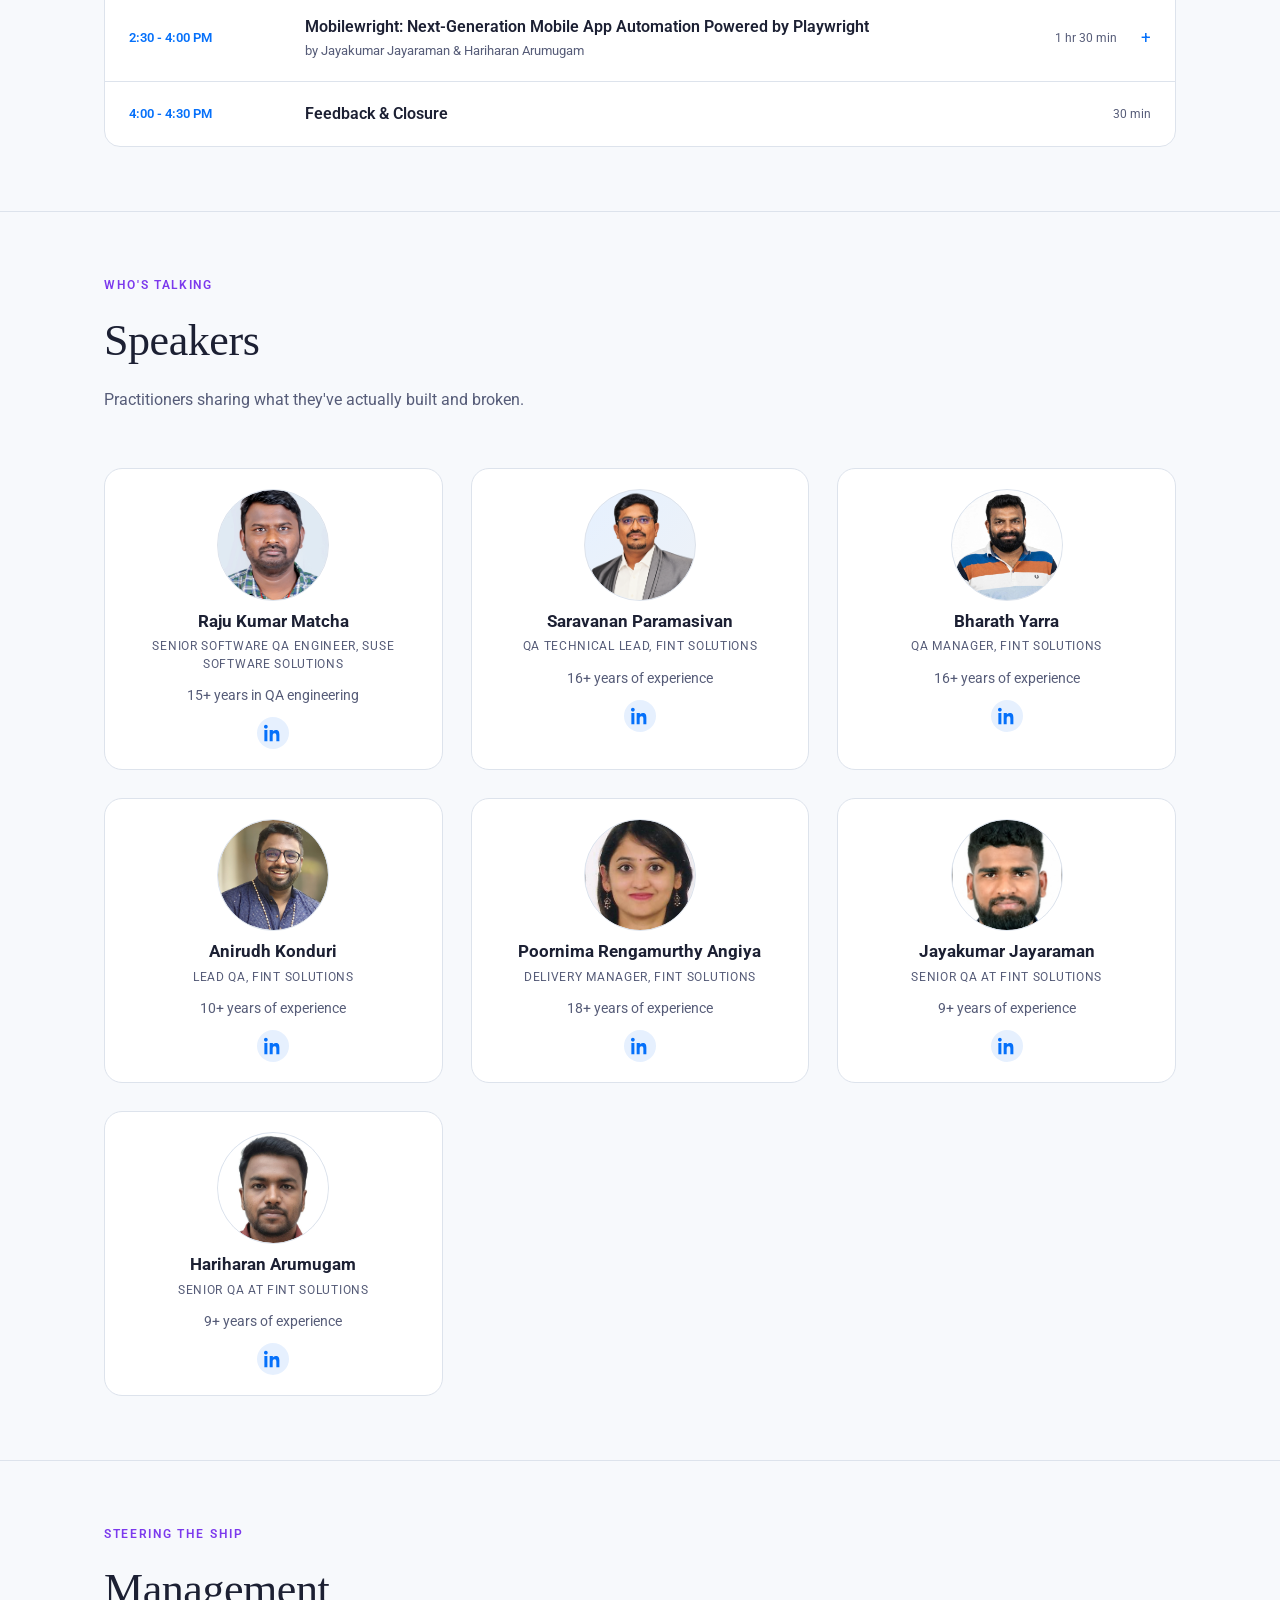
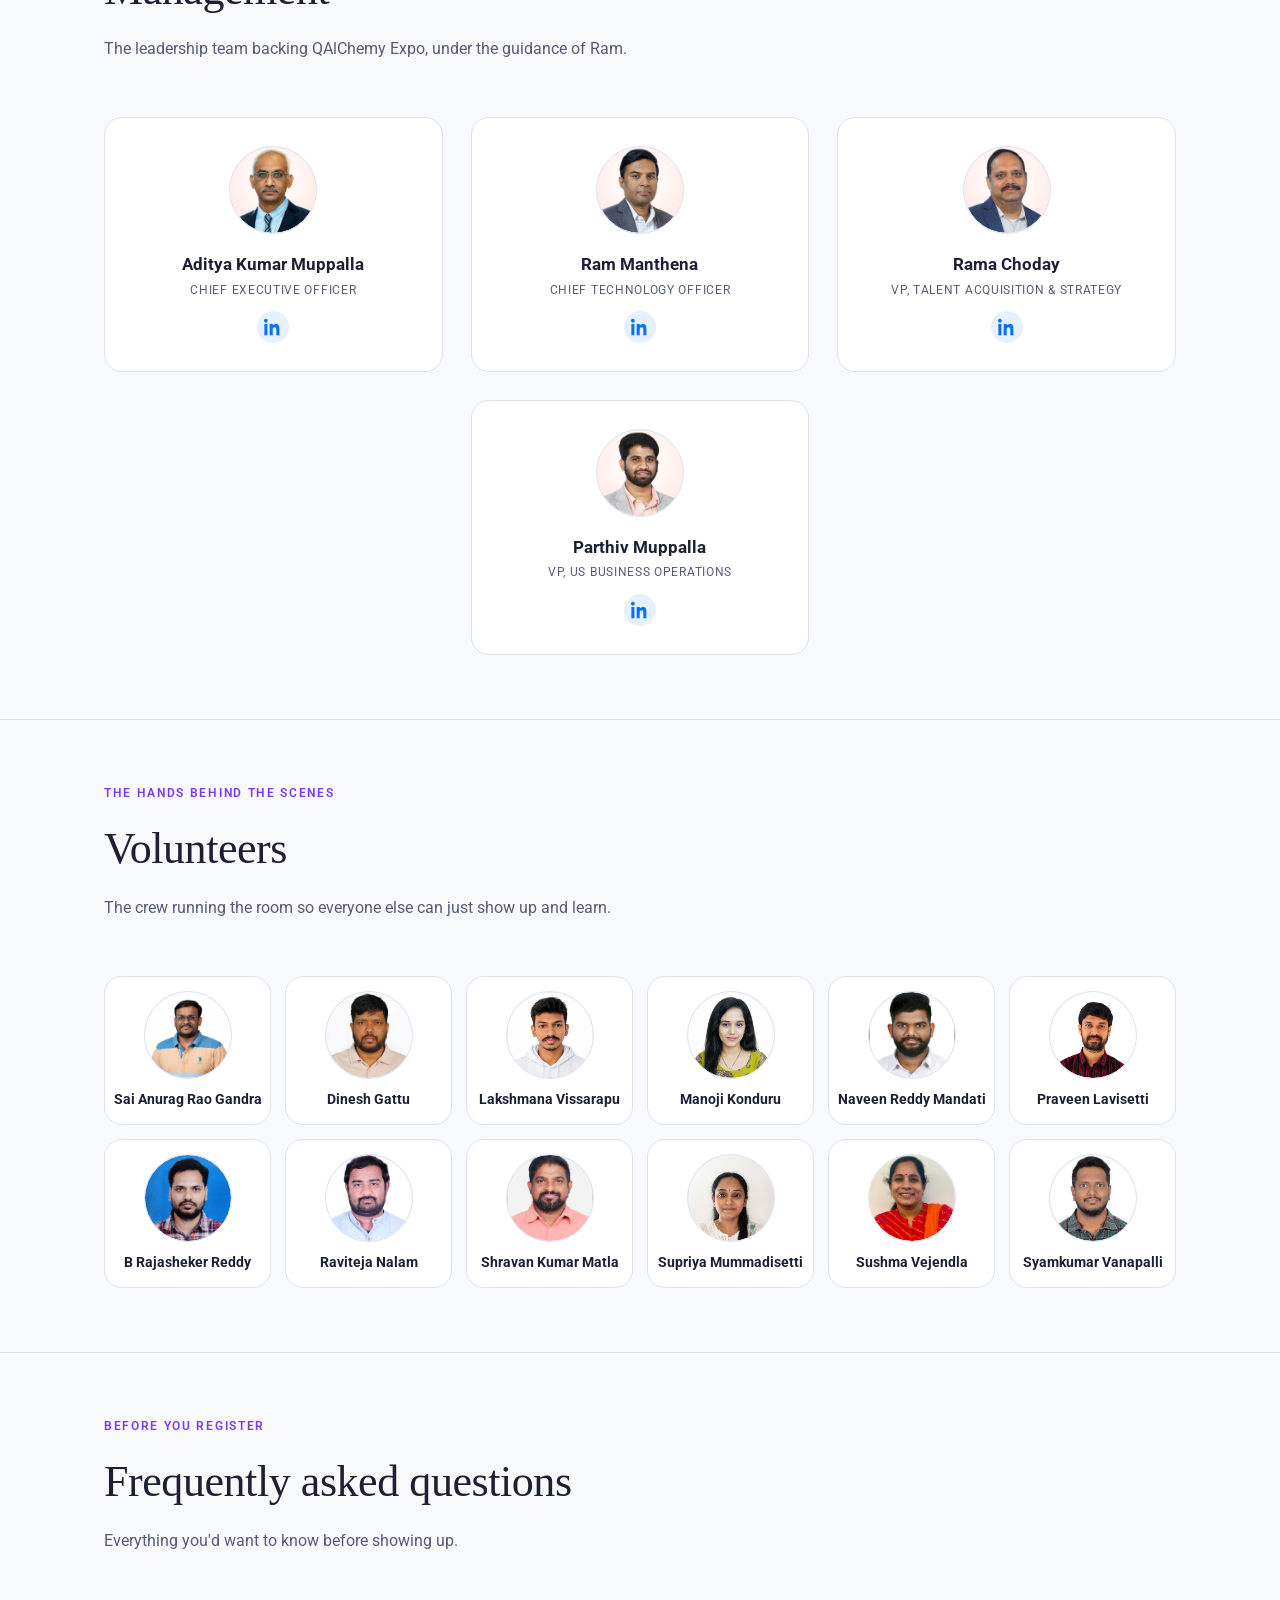
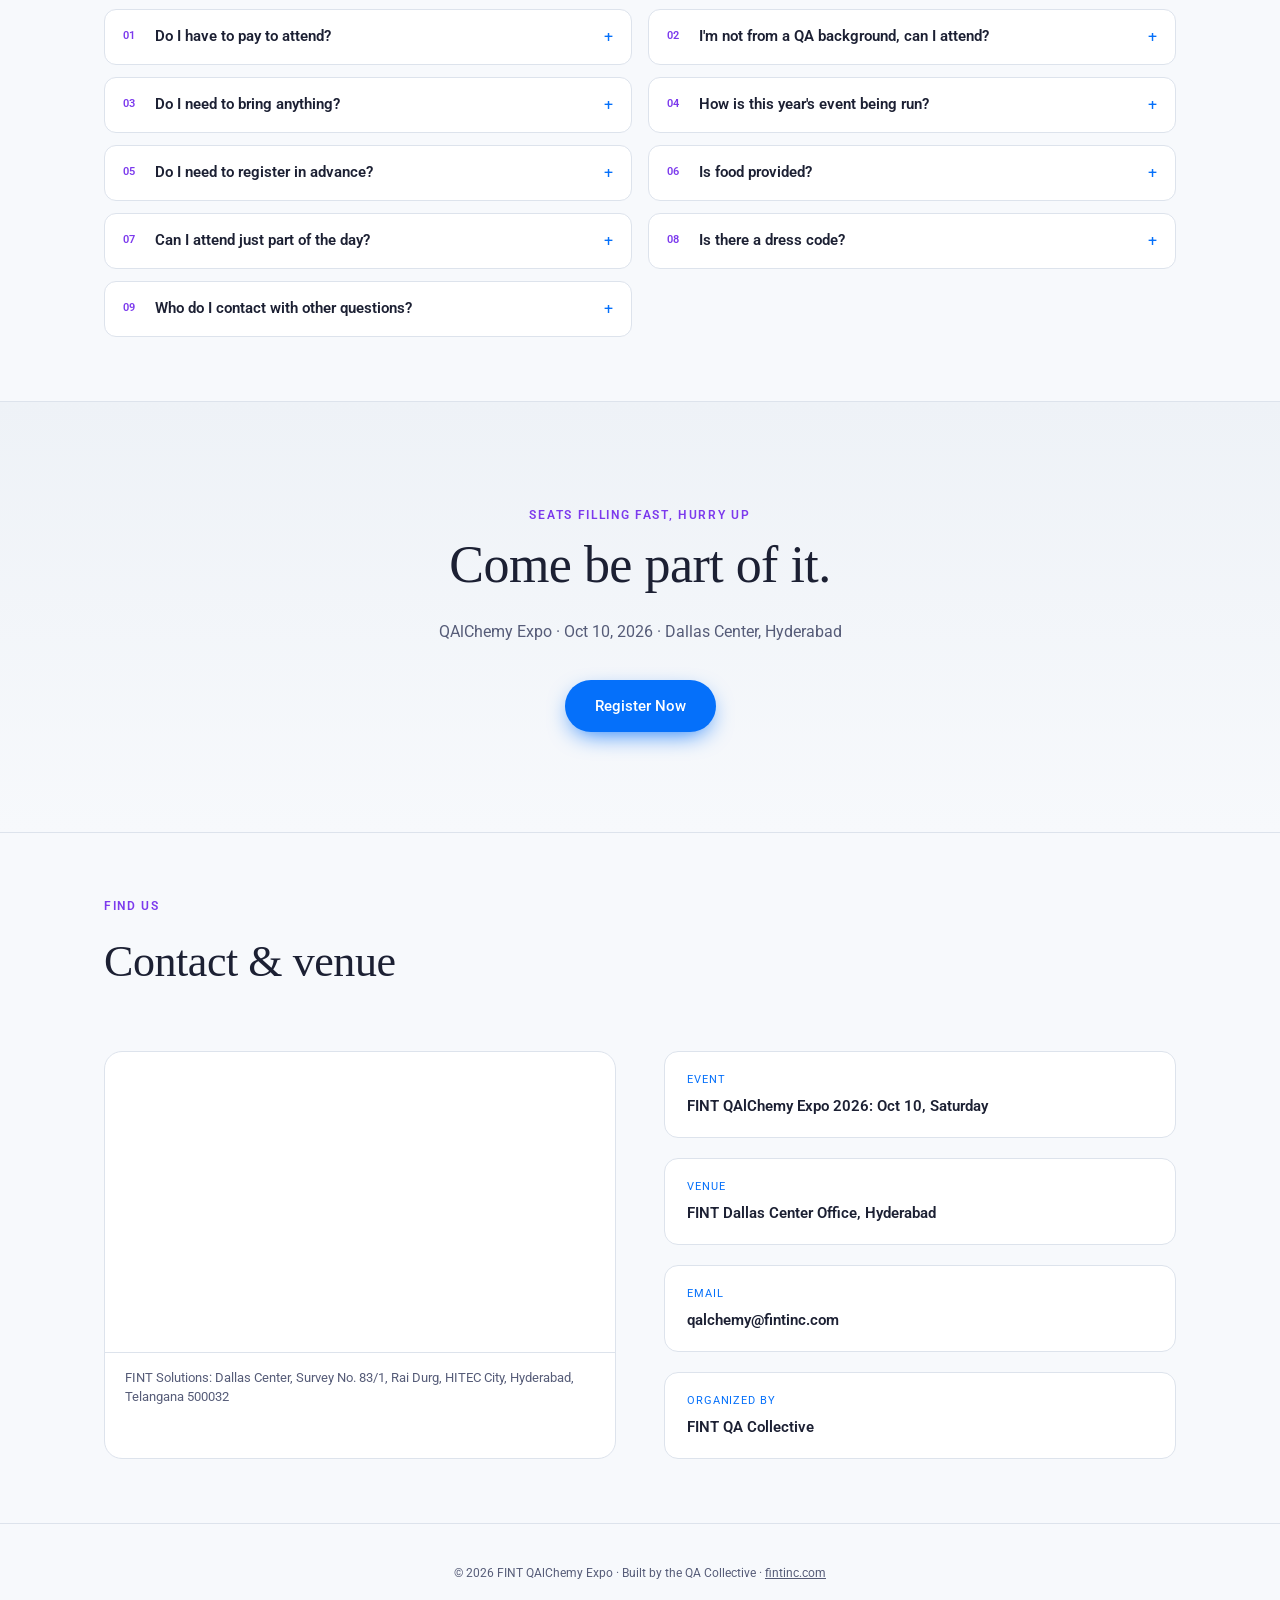
==== commit 47220294: "Finalize agenda with leadership talk, fix stat card text overflow Adds "From Vision to Impact" leade" ====
--- a/index.html
+++ b/index.html
@@ -141,8 +141,10 @@
     <div class="agenda-table">
       <div class="agenda-row"><div class="time">9:30 - 10:00 AM</div><div class="session">Registration &amp; Welcome</div><div class="dur">30 min</div></div>
 
-      <details class="agenda-row expandable">
-        <summary><div class="time">10:00 - 10:45 AM</div><div class="session">Modern QA Architecture: Unlocking Scale via AI Intelligence &amp; Cloud Infrastructure<small>by Raju Kumar Matcha</small></div><div class="dur">45 min</div></summary>
+      <div class="agenda-row"><div class="time">10:00 - 10:15 AM</div><div class="session">From Vision to Impact<small>A talk from Leadership sharing perspectives on building quality into what we do</small></div><div class="dur">15 min</div></div>
+
+      <details class="agenda-row expandable">
+        <summary><div class="time">10:15 - 11:00 AM</div><div class="session">Modern QA Architecture: Unlocking Scale via AI Intelligence &amp; Cloud Infrastructure<small>by Raju Kumar Matcha</small></div><div class="dur">45 min</div></summary>
         <div class="agenda-detail">
           <p>As applications evolve into complex, AI-driven SaaS platforms with real-time interactive workloads, traditional QA architectures crumble under test flakiness and high maintenance overhead.</p>
           <p>This session unpacks the blueprint of a modern, enterprise-grade Quality Engineering stack, drawing from real-world architecture behind browser-based interactive platforms like <strong>LearnCen</strong>, fusing AI-assisted visual automation and LLM evaluation pipelines with elastic, containerized cloud infrastructure.</p>
@@ -151,7 +153,7 @@
       </details>
 
       <details class="agenda-row expandable">
-        <summary><div class="time">10:45 - 11:30 AM</div><div class="session">From Requirement to Green Build: Inside Fint QualiForge<small>by Anirudh Konduri &amp; Poornima Rengamurthy Angiya</small></div><div class="dur">45 min</div></summary>
+        <summary><div class="time">11:00 - 11:45 AM</div><div class="session">From Requirement to Green Build: Inside Fint QualiForge<small>by Anirudh Konduri &amp; Poornima Rengamurthy Angiya</small></div><div class="dur">45 min</div></summary>
         <div class="agenda-detail">
           <p>Most "AI for QA" stories stop at generating test cases. That solves about a fifth of the problem. The cases still need reviewing, still need to reach your test management tool, and still need to become automation someone can actually run.</p>
           <p>Fint QualiForge closes the loop. A requirement, a document, or a plain idea goes in. AI drafts the coverage, checked against a semantic catalog that refuses to write the same case twice, and a human reviews and approves it. From that single catalog, cases publish to TestLink, Jira, ADO, or Zephyr, and the automation generates as Playwright, Gherkin, or k6 code that follows our repo conventions, committed to a branch and raised as a pull request in GitHub. Reviewed, merged, and green in CI. At release, a regression suite assembles itself around what actually changed.</p>
@@ -165,17 +167,17 @@
         </div>
       </details>
 
-      <div class="agenda-row break"><div class="time">11:30 - 11:50 AM</div><div class="session">Break</div><div class="dur">20 min</div></div>
-
-      <details class="agenda-row expandable">
-        <summary><div class="time">11:50 - 12:35 PM</div><div class="session">Securing Quality in the Age of AI</div><div class="dur">45 min</div></summary>
+      <div class="agenda-row break"><div class="time">11:45 AM - 12:00 PM</div><div class="session">Break</div><div class="dur">15 min</div></div>
+
+      <details class="agenda-row expandable">
+        <summary><div class="time">12:00 - 12:45 PM</div><div class="session">Securing Quality in the Age of AI</div><div class="dur">45 min</div></summary>
         <div class="agenda-detail">
           <p>Working title, full session details are coming soon.</p>
         </div>
       </details>
 
       <details class="agenda-row expandable">
-        <summary><div class="time">12:35 - 1:20 PM</div><div class="session">The AI Testing Trap: Are We Actually Saving Money?<small>by Saravanan Paramasivan &amp; Bharath Yarra</small></div><div class="dur">45 min</div></summary>
+        <summary><div class="time">12:45 - 1:30 PM</div><div class="session">The AI Testing Trap: Are We Actually Saving Money?<small>by Saravanan Paramasivan &amp; Bharath Yarra</small></div><div class="dur">45 min</div></summary>
         <div class="agenda-detail">
           <p>AI is rapidly transforming software testing. From AI-powered test generation and self-healing automation to coding assistants and intelligent test analysis, the promise is compelling: faster automation, reduced effort, and lower testing costs. But are organizations actually saving money?</p>
           <p>AI can reduce the effort required to create a test, yet introduce new costs through AI subscriptions, API usage, infrastructure, model selection, prompt engineering, validation of AI-generated tests, maintenance, governance, security, and human review. In some cases, the cost of building and maintaining an AI-powered testing solution can outweigh the productivity gains it delivers.</p>
@@ -184,7 +186,7 @@
         </div>
       </details>
 
-      <div class="agenda-row break"><div class="time">1:20 - 2:30 PM</div><div class="session">Lunch</div><div class="dur">1 hr 10 min</div></div>
+      <div class="agenda-row break"><div class="time">1:30 - 2:30 PM</div><div class="session">Lunch</div><div class="dur">1 hr</div></div>
 
       <details class="agenda-row expandable">
         <summary><div class="time">2:30 - 4:00 PM</div><div class="session">Mobilewright: Next-Generation Mobile App Automation Powered by Playwright<small>by Jayakumar Jayaraman &amp; Hariharan Arumugam</small></div><div class="dur">1 hr 30 min</div></summary>
@@ -201,7 +203,7 @@
         </div>
       </details>
 
-      <div class="agenda-row"><div class="time">4:00 - 4:30 PM</div><div class="session">Wind-up &amp; Feedback</div><div class="dur">30 min</div></div>
+      <div class="agenda-row"><div class="time">4:00 - 4:30 PM</div><div class="session">Feedback &amp; Closure</div><div class="dur">30 min</div></div>
     </div>
   </div>
 </section>
--- a/css/style.css
+++ b/css/style.css
@@ -174,7 +174,10 @@
 .stat-strip{
   display:grid;grid-template-columns:repeat(4,1fr);gap:14px;margin-top:64px;
 }
-@media(max-width:700px){.stat-strip{grid-template-columns:repeat(2,1fr);}}
+@media(max-width:700px){
+  .stat-strip{grid-template-columns:repeat(2,1fr);}
+  .stat .num{font-size:24px;}
+}
 .stat{
   position:relative;overflow:hidden;
   display:flex;flex-direction:column;align-items:center;gap:6px;
@@ -189,7 +192,7 @@
 }
 .stat:hover{transform:translateY(-4px);border-color:var(--teal);box-shadow:0 12px 24px -16px var(--teal);}
 .stat:hover::after{transform:scaleX(1);}
-.stat .num{font-family:Georgia,serif;font-size:42px;line-height:1;color:var(--teal);}
+.stat .num{font-family:Georgia,serif;font-size:32px;line-height:1.15;color:var(--teal);white-space:nowrap;display:inline-block;max-width:100%;}
 .stat .label{font-family:'Roboto',sans-serif;font-size:12.5px;font-weight:600;text-transform:uppercase;letter-spacing:.1em;color:var(--graphite-soft);margin-top:2px;}
 
 /* AGENDA */
